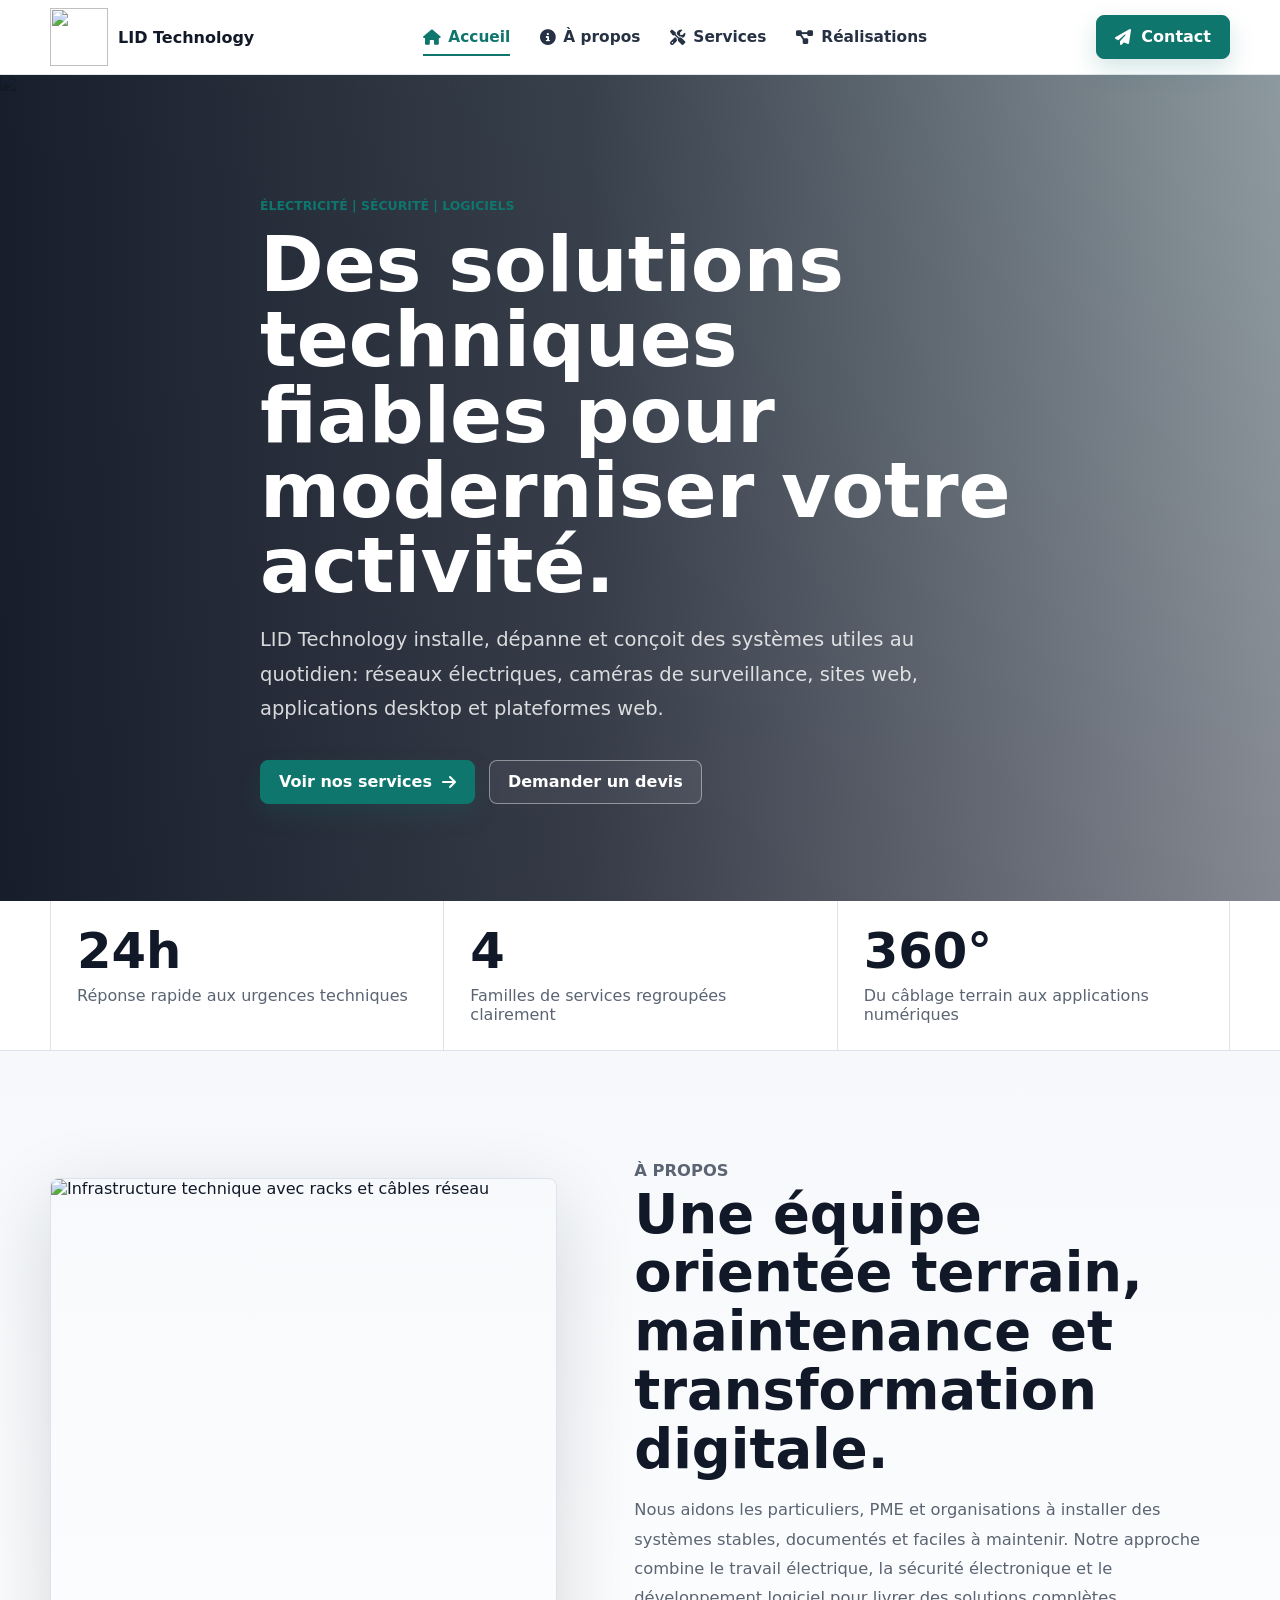
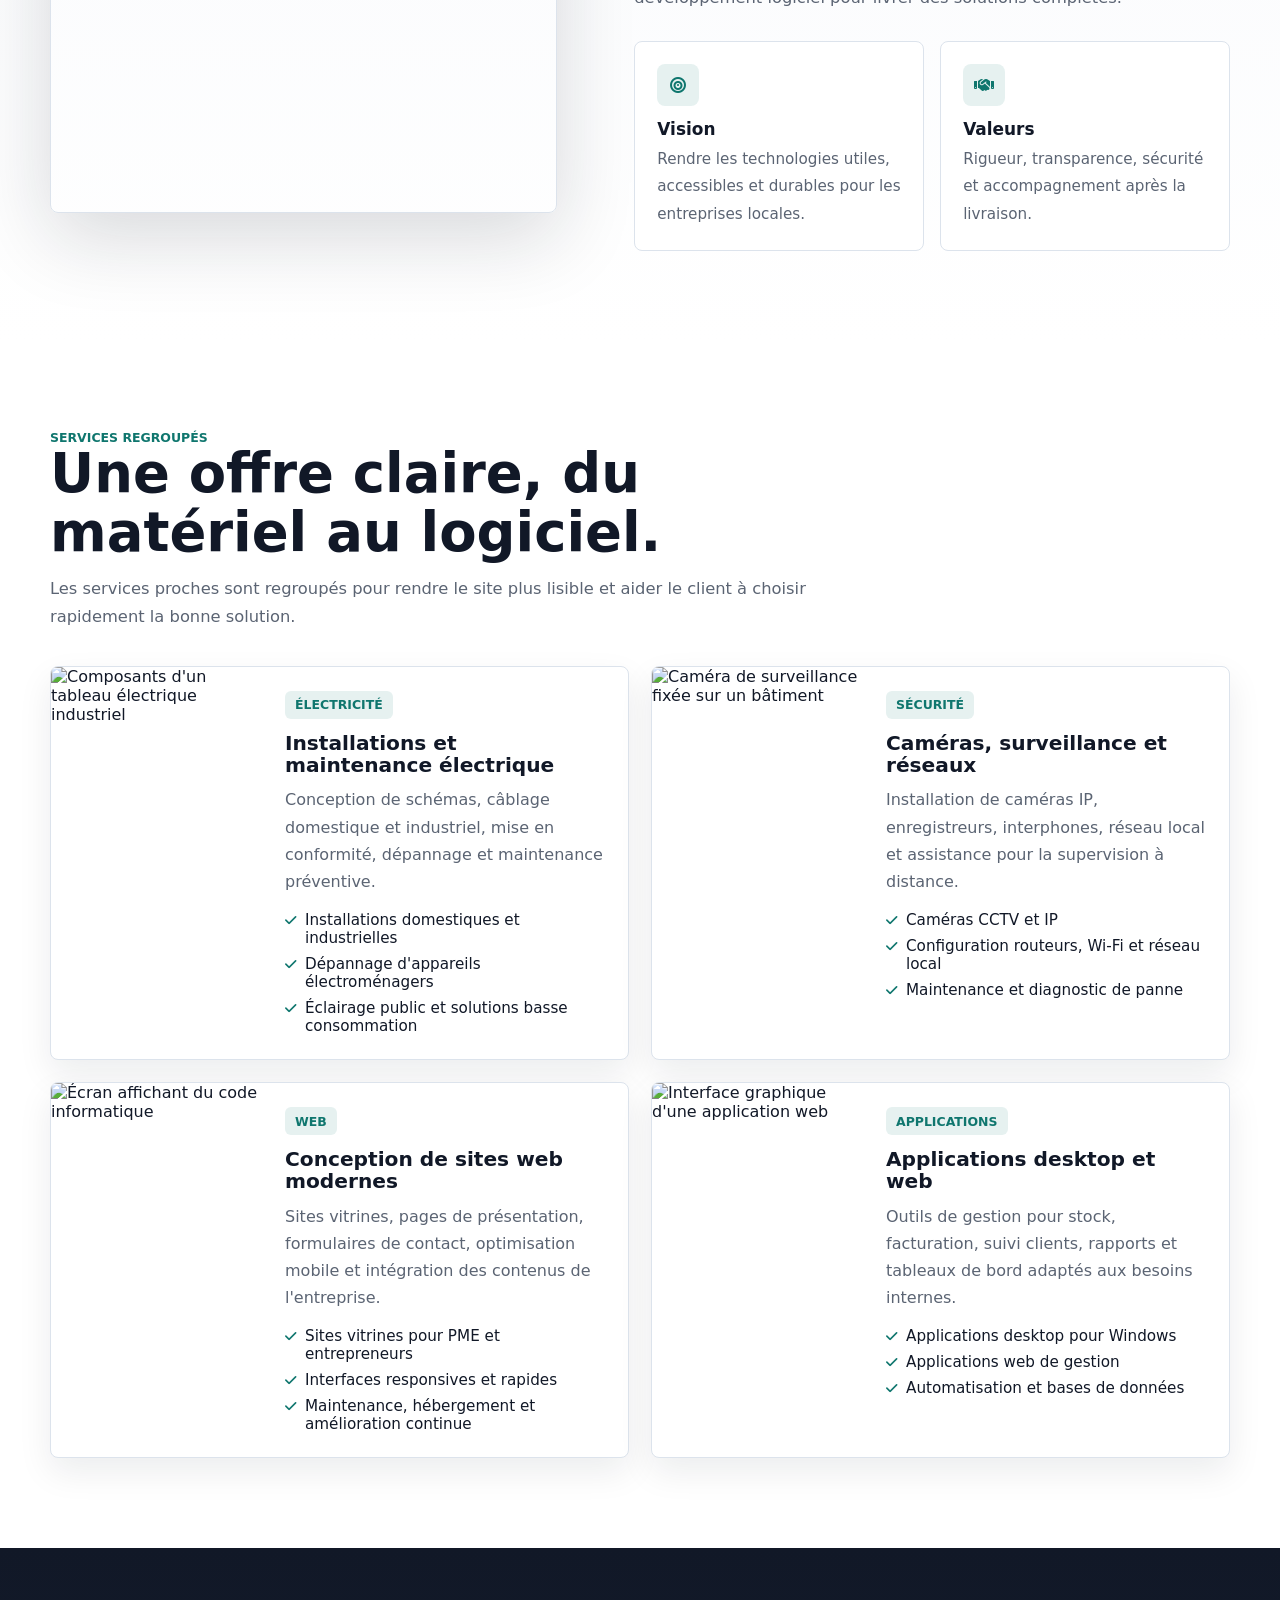
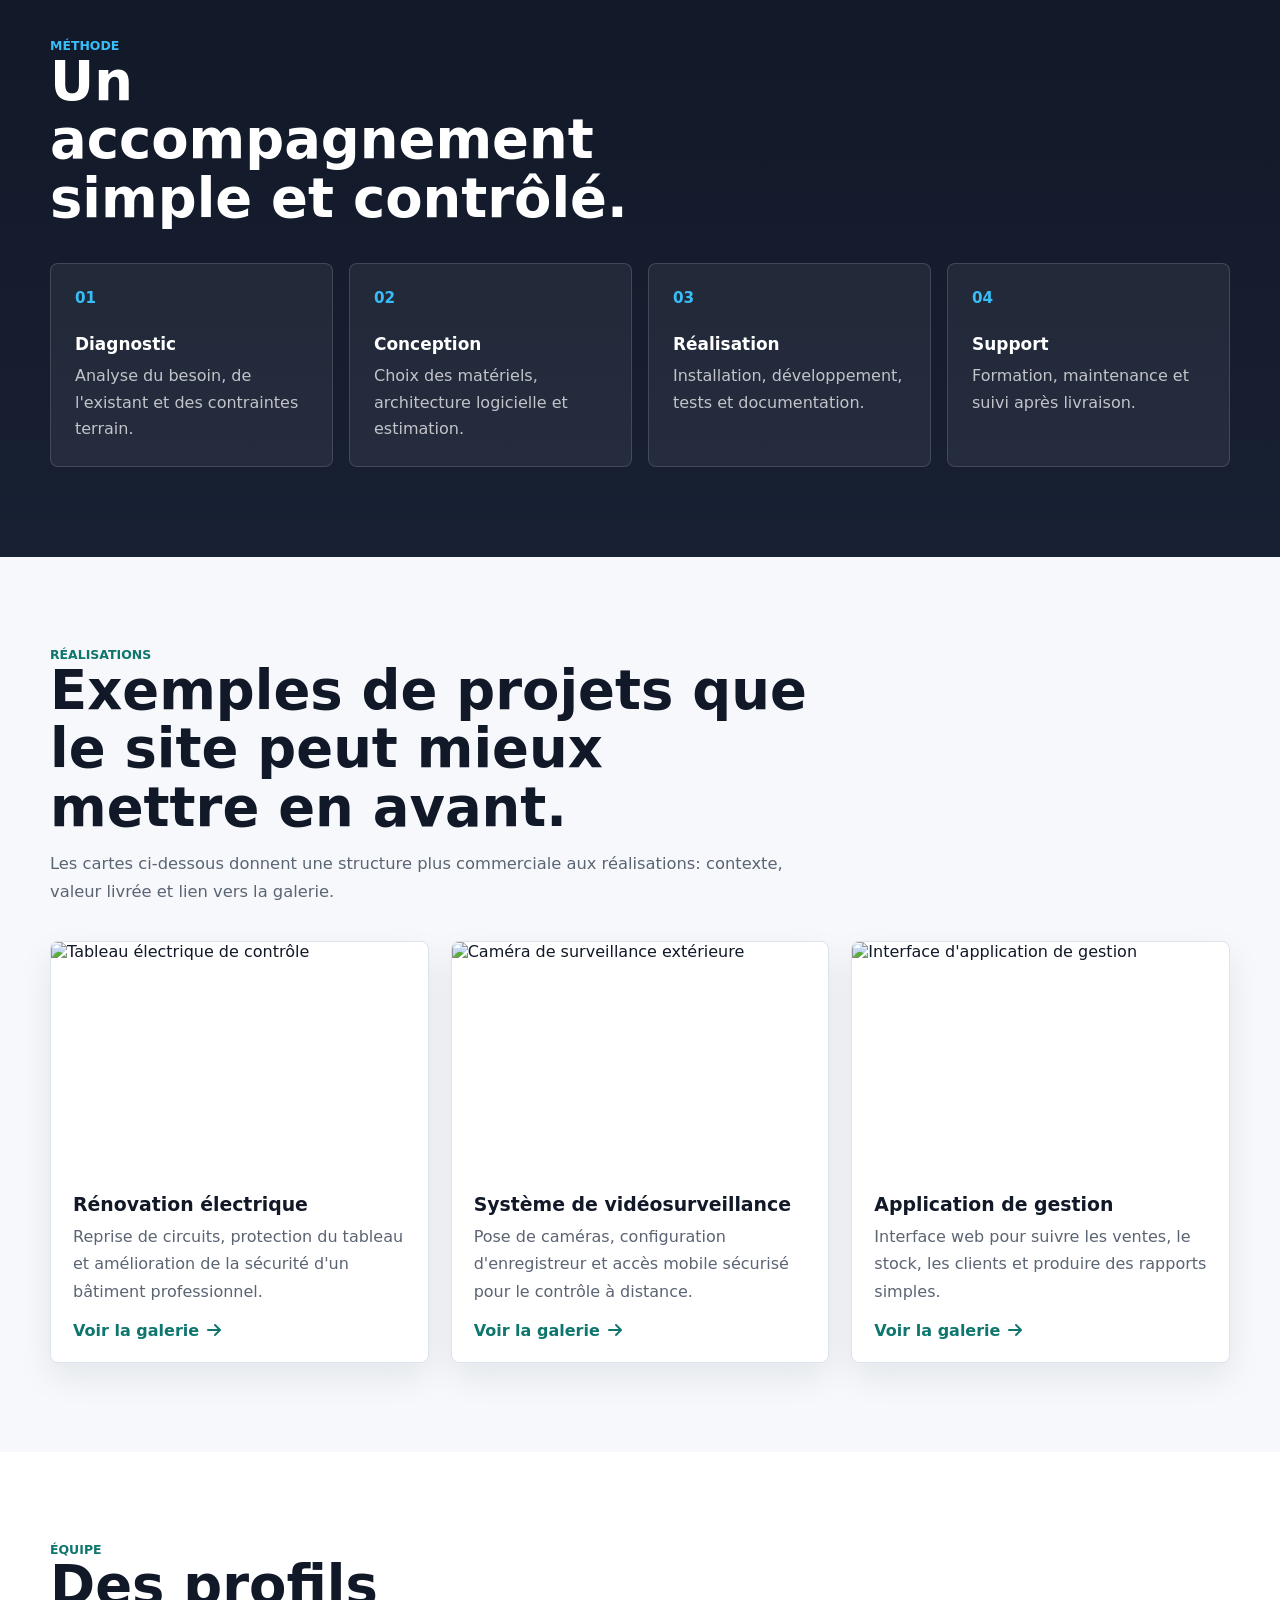
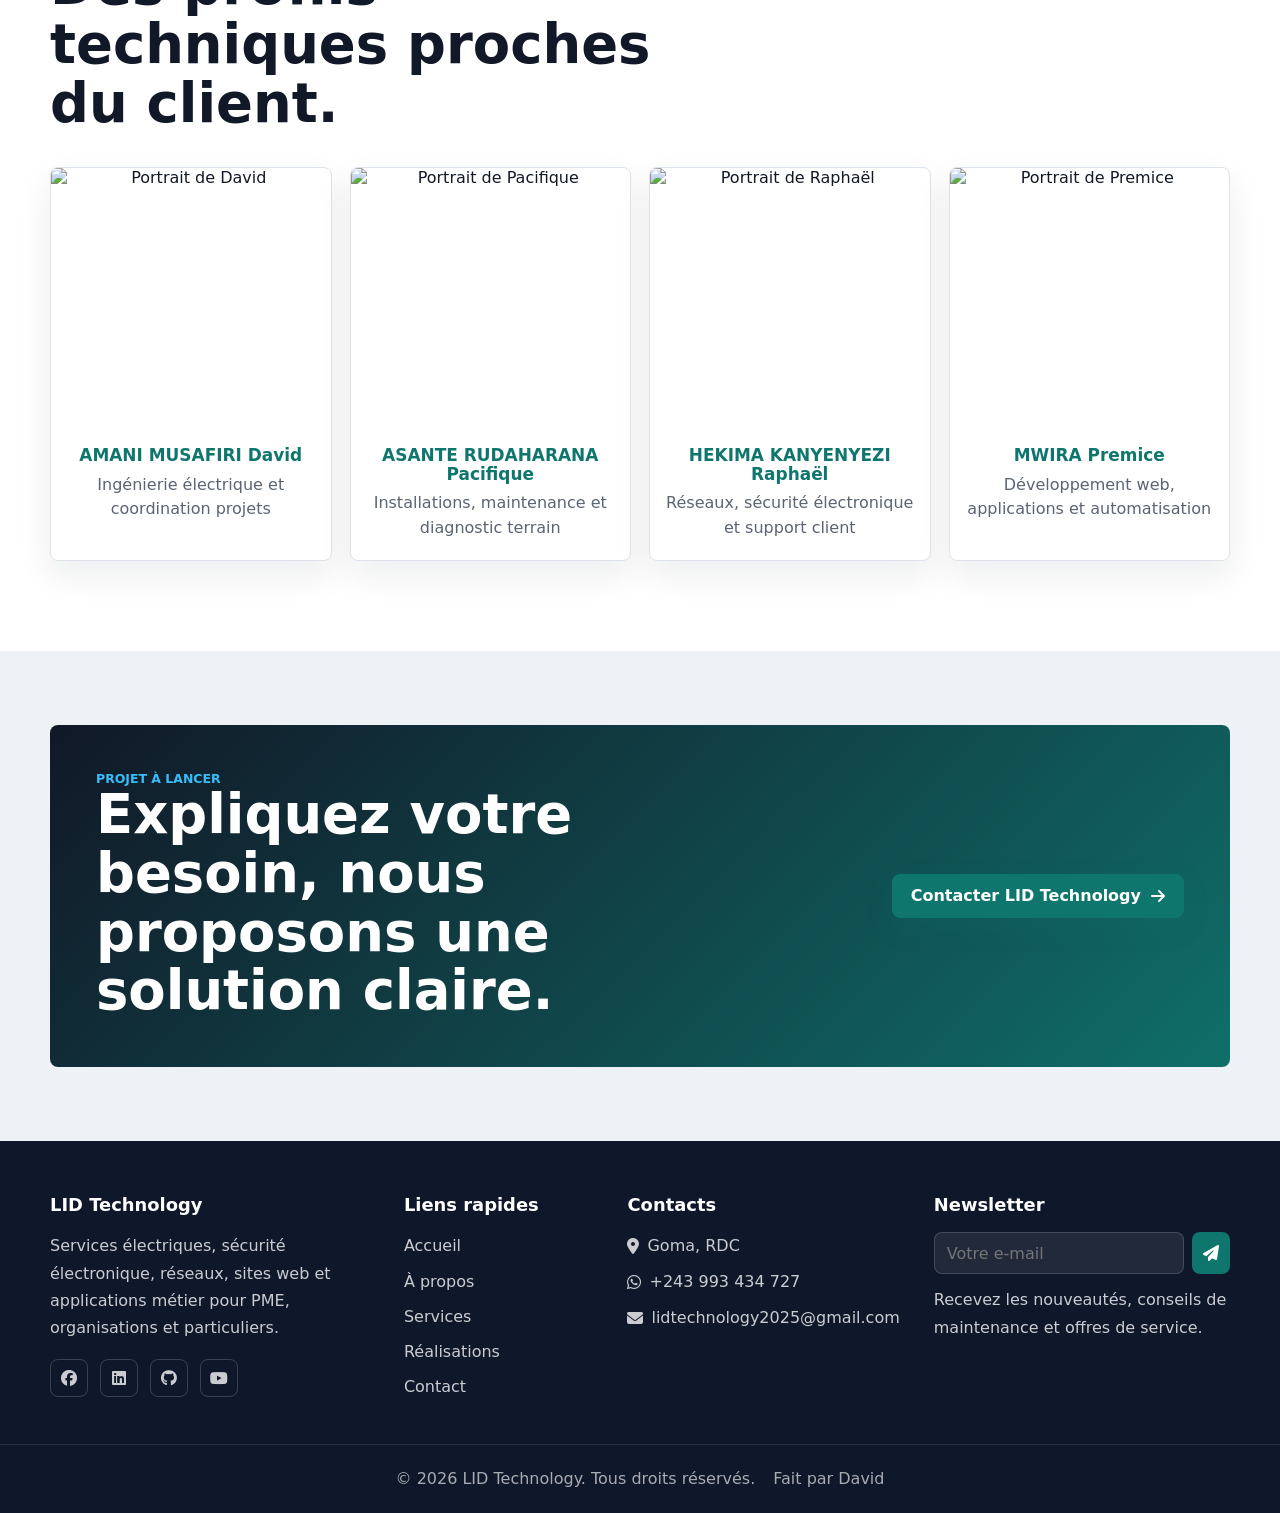
==== index.html @ d724d2d7 "Add navigation script and update styles for responsiveness and consistency" ====
<!DOCTYPE html>
<html lang="fr">
  <head>
    <meta charset="UTF-8" />
    <meta name="viewport" content="width=device-width, initial-scale=1.0" />
    <meta
      name="description"
      content="LID Technology accompagne les particuliers et les entreprises avec des services électriques, sécurité électronique, réseaux, sites web et applications métier."
    />
    <title>LID Technology | Services électriques et solutions numériques</title>
    <link rel="shortcut icon" href="./tools/img/Logo/logo-LID-Tech-bg.png" />
    <link rel="stylesheet" href="./style/shared.css" />
    <link rel="stylesheet" href="./style/accueil.css" />
    <link
      rel="stylesheet"
      href="https://cdnjs.cloudflare.com/ajax/libs/font-awesome/6.7.2/css/all.min.css"
      integrity="sha512-Evv84Mr4kqVGRNSgIGL/F/aIDqQb7xQ2vcrdIwxfjThSH8CSR7PBEakCr51Ck+w+/U6swU2Im1vVX0SVk9ABhg=="
      crossorigin="anonymous"
      referrerpolicy="no-referrer"
    />
  </head>
  <body>
    <header class="site-header">
      <nav class="nav-bar" aria-label="Navigation principale">
        <a class="brand" href="#accueil" aria-label="LID Technology">
          <img src="./tools/img/Logo/logo-LID-Tech.png" alt="" />
          <span>LID Technology</span>
        </a>

        <ul class="nav-links">
          <li>
            <a href="#accueil"><i class="fas fa-home"></i> Accueil</a>
          </li>
          <li>
            <a href="#propos"><i class="fas fa-info-circle"></i> À propos</a>
          </li>
          <li>
            <a href="#services"
              ><i class="fa-solid fa-screwdriver-wrench"></i> Services</a
            >
          </li>
          <li>
            <a href="#realisations"
              ><i class="fas fa-project-diagram"></i> Réalisations</a
            >
          </li>
        </ul>

        <a class="btn btn-primary" href="./Pages/contact.html">
          <i class="fa-solid fa-paper-plane"></i>
          Contact
        </a>
      </nav>
    </header>

    <main>
      <section class="hero section-anchor" id="accueil">
        <img
          src="https://images.unsplash.com/photo-1744113439895-14529bb2f6e6?auto=format&fit=crop&w=1800&q=80"
          alt="Tableau électrique industriel avec composants de contrôle"
          class="hero-image"
        />
        <div class="hero-overlay"></div>
        <div class="container hero-content">
          <p class="eyebrow">Électricité | Sécurité | Logiciels</p>
          <h1>Des solutions techniques fiables pour moderniser votre activité.</h1>
          <p class="hero-text">
            LID Technology installe, dépanne et conçoit des systèmes utiles au
            quotidien: réseaux électriques, caméras de surveillance, sites web,
            applications desktop et plateformes web.
          </p>
          <div class="hero-actions">
            <a class="btn btn-primary" href="#services">
              Voir nos services
              <i class="fa-solid fa-arrow-right"></i>
            </a>
            <a class="btn btn-ghost" href="./Pages/contact.html">
              Demander un devis
            </a>
          </div>
        </div>
      </section>

      <section class="proof-strip" aria-label="Points forts">
        <div class="container proof-grid">
          <article>
            <strong>24h</strong>
            <span>Réponse rapide aux urgences techniques</span>
          </article>
          <article>
            <strong>4</strong>
            <span>Familles de services regroupées clairement</span>
          </article>
          <article>
            <strong>360°</strong>
            <span>Du câblage terrain aux applications numériques</span>
          </article>
        </div>
      </section>

      <section class="about section section-anchor" id="propos">
        <div class="container split-layout">
          <div class="media-frame">
            <img
              src="https://images.unsplash.com/photo-1667264501379-c1537934c7ab?auto=format&fit=crop&w=1200&q=80"
              alt="Infrastructure technique avec racks et câbles réseau"
              loading="lazy"
              decoding="async"
            />
          </div>
          <div class="section-copy">
            <p class="eyebrow">À propos</p>
            <h2>Une équipe orientée terrain, maintenance et transformation digitale.</h2>
            <p>
              Nous aidons les particuliers, PME et organisations à installer
              des systèmes stables, documentés et faciles à maintenir. Notre
              approche combine le travail électrique, la sécurité électronique
              et le développement logiciel pour livrer des solutions complètes.
            </p>
            <div class="value-grid">
              <article>
                <i class="fa-solid fa-bullseye"></i>
                <h3>Vision</h3>
                <p>
                  Rendre les technologies utiles, accessibles et durables pour
                  les entreprises locales.
                </p>
              </article>
              <article>
                <i class="fa-solid fa-handshake"></i>
                <h3>Valeurs</h3>
                <p>
                  Rigueur, transparence, sécurité et accompagnement après la
                  livraison.
                </p>
              </article>
            </div>
          </div>
        </div>
      </section>

      <section class="section services section-anchor" id="services">
        <div class="container">
          <div class="section-heading">
            <p class="eyebrow">Services regroupés</p>
            <h2>Une offre claire, du matériel au logiciel.</h2>
            <p>
              Les services proches sont regroupés pour rendre le site plus
              lisible et aider le client à choisir rapidement la bonne solution.
            </p>
          </div>

          <div class="service-grid">
            <article class="service-card">
              <img
                src="https://images.unsplash.com/photo-1744113439895-14529bb2f6e6?auto=format&fit=crop&w=900&q=80"
                alt="Composants d'un tableau électrique industriel"
                loading="lazy"
                decoding="async"
              />
              <div>
                <span class="service-tag">Électricité</span>
                <h3>Installations et maintenance électrique</h3>
                <p>
                  Conception de schémas, câblage domestique et industriel,
                  mise en conformité, dépannage et maintenance préventive.
                </p>
                <ul class="check-list">
                  <li>Installations domestiques et industrielles</li>
                  <li>Dépannage d'appareils électroménagers</li>
                  <li>Éclairage public et solutions basse consommation</li>
                </ul>
              </div>
            </article>

            <article class="service-card">
              <img
                src="https://images.unsplash.com/photo-1758514475001-4bea02fe5184?auto=format&fit=crop&w=900&q=80"
                alt="Caméra de surveillance fixée sur un bâtiment"
                loading="lazy"
                decoding="async"
              />
              <div>
                <span class="service-tag">Sécurité</span>
                <h3>Caméras, surveillance et réseaux</h3>
                <p>
                  Installation de caméras IP, enregistreurs, interphones,
                  réseau local et assistance pour la supervision à distance.
                </p>
                <ul class="check-list">
                  <li>Caméras CCTV et IP</li>
                  <li>Configuration routeurs, Wi-Fi et réseau local</li>
                  <li>Maintenance et diagnostic de panne</li>
                </ul>
              </div>
            </article>

            <article class="service-card">
              <img
                src="https://images.unsplash.com/photo-1461749280684-dccba630e2f6?auto=format&fit=crop&w=900&q=80"
                alt="Écran affichant du code informatique"
                loading="lazy"
                decoding="async"
              />
              <div>
                <span class="service-tag">Web</span>
                <h3>Conception de sites web modernes</h3>
                <p>
                  Sites vitrines, pages de présentation, formulaires de contact,
                  optimisation mobile et intégration des contenus de l'entreprise.
                </p>
                <ul class="check-list">
                  <li>Sites vitrines pour PME et entrepreneurs</li>
                  <li>Interfaces responsives et rapides</li>
                  <li>Maintenance, hébergement et amélioration continue</li>
                </ul>
              </div>
            </article>

            <article class="service-card">
              <img
                src="https://images.unsplash.com/photo-1551288049-bebda4e38f71?auto=format&fit=crop&w=900&q=80"
                alt="Interface graphique d'une application web"
                loading="lazy"
                decoding="async"
              />
              <div>
                <span class="service-tag">Applications</span>
                <h3>Applications desktop et web</h3>
                <p>
                  Outils de gestion pour stock, facturation, suivi clients,
                  rapports et tableaux de bord adaptés aux besoins internes.
                </p>
                <ul class="check-list">
                  <li>Applications desktop pour Windows</li>
                  <li>Applications web de gestion</li>
                  <li>Automatisation et bases de données</li>
                </ul>
              </div>
            </article>
          </div>
        </div>
      </section>

      <section class="section process">
        <div class="container">
          <div class="section-heading compact">
            <p class="eyebrow">Méthode</p>
            <h2>Un accompagnement simple et contrôlé.</h2>
          </div>
          <div class="process-grid">
            <article>
              <span>01</span>
              <h3>Diagnostic</h3>
              <p>Analyse du besoin, de l'existant et des contraintes terrain.</p>
            </article>
            <article>
              <span>02</span>
              <h3>Conception</h3>
              <p>Choix des matériels, architecture logicielle et estimation.</p>
            </article>
            <article>
              <span>03</span>
              <h3>Réalisation</h3>
              <p>Installation, développement, tests et documentation.</p>
            </article>
            <article>
              <span>04</span>
              <h3>Support</h3>
              <p>Formation, maintenance et suivi après livraison.</p>
            </article>
          </div>
        </div>
      </section>

      <section class="section realisations section-anchor" id="realisations">
        <div class="container">
          <div class="section-heading">
            <p class="eyebrow">Réalisations</p>
            <h2>Exemples de projets que le site peut mieux mettre en avant.</h2>
            <p>
              Les cartes ci-dessous donnent une structure plus commerciale aux
              réalisations: contexte, valeur livrée et lien vers la galerie.
            </p>
          </div>

          <div class="project-grid">
            <article class="project-card">
              <img
                src="https://images.unsplash.com/photo-1744113439895-14529bb2f6e6?auto=format&fit=crop&w=800&q=80"
                alt="Tableau électrique de contrôle"
                loading="lazy"
                decoding="async"
              />
              <div>
                <h3>Rénovation électrique</h3>
                <p>
                  Reprise de circuits, protection du tableau et amélioration de
                  la sécurité d'un bâtiment professionnel.
                </p>
                <a href="./Pages/galerie.html"
                  >Voir la galerie <i class="fa-solid fa-arrow-right"></i
                ></a>
              </div>
            </article>

            <article class="project-card">
              <img
                src="https://images.unsplash.com/photo-1758514475001-4bea02fe5184?auto=format&fit=crop&w=800&q=80"
                alt="Caméra de surveillance extérieure"
                loading="lazy"
                decoding="async"
              />
              <div>
                <h3>Système de vidéosurveillance</h3>
                <p>
                  Pose de caméras, configuration d'enregistreur et accès mobile
                  sécurisé pour le contrôle à distance.
                </p>
                <a href="./Pages/galerie.html"
                  >Voir la galerie <i class="fa-solid fa-arrow-right"></i
                ></a>
              </div>
            </article>

            <article class="project-card">
              <img
                src="https://images.unsplash.com/photo-1551288049-bebda4e38f71?auto=format&fit=crop&w=800&q=80"
                alt="Interface d'application de gestion"
                loading="lazy"
                decoding="async"
              />
              <div>
                <h3>Application de gestion</h3>
                <p>
                  Interface web pour suivre les ventes, le stock, les clients et
                  produire des rapports simples.
                </p>
                <a href="./Pages/galerie.html"
                  >Voir la galerie <i class="fa-solid fa-arrow-right"></i
                ></a>
              </div>
            </article>
          </div>
        </div>
      </section>

      <section class="section team">
        <div class="container">
          <div class="section-heading compact">
            <p class="eyebrow">Équipe</p>
            <h2>Des profils techniques proches du client.</h2>
          </div>
          <div class="team-grid">
            <article class="team-card">
              <img src="./tools/img/team/menStand.jpg" alt="Portrait de David" />
              <h3>AMANI MUSAFIRI David</h3>
              <p>Ingénierie électrique et coordination projets</p>
            </article>
            <article class="team-card">
              <img
                src="./tools/img/team/menPortrait (2).jpg"
                alt="Portrait de Pacifique"
              />
              <h3>ASANTE RUDAHARANA Pacifique</h3>
              <p>Installations, maintenance et diagnostic terrain</p>
            </article>
            <article class="team-card">
              <img
                src="./tools/img/team/menPortrait.jpg"
                alt="Portrait de Raphaël"
              />
              <h3>HEKIMA KANYENYEZI Raphaël</h3>
              <p>Réseaux, sécurité électronique et support client</p>
            </article>
            <article class="team-card">
              <img src="./tools/img/team/menPortrait.jpg" alt="Portrait de Premice" />
              <h3>MWIRA Premice</h3>
              <p>Développement web, applications et automatisation</p>
            </article>
          </div>
        </div>
      </section>

      <section class="cta-section">
        <div class="container cta-panel">
          <div>
            <p class="eyebrow">Projet à lancer</p>
            <h2>Expliquez votre besoin, nous proposons une solution claire.</h2>
          </div>
          <a class="btn btn-primary" href="./Pages/contact.html">
            Contacter LID Technology
            <i class="fa-solid fa-arrow-right"></i>
          </a>
        </div>
      </section>
    </main>

    <footer class="site-footer">
      <div class="container footer-grid">
        <div>
          <h2>LID Technology</h2>
          <p>
            Services électriques, sécurité électronique, réseaux, sites web et
            applications métier pour PME, organisations et particuliers.
          </p>
          <ul class="social-links" aria-label="Réseaux sociaux">
            <li>
              <a href="#" aria-label="Facebook"><i class="fa-brands fa-facebook"></i></a>
            </li>
            <li>
              <a href="#" aria-label="LinkedIn"><i class="fa-brands fa-linkedin"></i></a>
            </li>
            <li>
              <a href="#" aria-label="GitHub"><i class="fa-brands fa-github"></i></a>
            </li>
            <li>
              <a href="#" aria-label="YouTube"><i class="fa-brands fa-youtube"></i></a>
            </li>
          </ul>
        </div>

        <div>
          <h2>Liens rapides</h2>
          <ul class="footer-links">
            <li><a href="#accueil">Accueil</a></li>
            <li><a href="#propos">À propos</a></li>
            <li><a href="#services">Services</a></li>
            <li><a href="#realisations">Réalisations</a></li>
            <li><a href="./Pages/contact.html">Contact</a></li>
          </ul>
        </div>

        <div>
          <h2>Contacts</h2>
          <ul class="footer-links">
            <li>
              <a
                href="https://www.google.com/maps/place/Goma/@-1.6587696,29.2081085,13z/data=!3m1!4b1!4m6!3m5!1s0x19dd0f5ff03ccf71:0x8702d152f9f905e7!8m2!3d-1.658501!4d29.2204548!16zL20vMDRoa255?entry=ttu&g_ep=EgoyMDI1MDkyOC4wIKXMDSoASAFQAw%3D%3D"
                target="_blank"
                rel="noreferrer"
                ><i class="fa-solid fa-location-dot"></i> Goma, RDC</a
              >
            </li>
            <li>
              <a href="https://wa.me/243993434727" target="_blank" rel="noreferrer">
                <i class="fa-brands fa-whatsapp"></i> +243 993 434 727
              </a>
            </li>
            <li>
              <a href="mailto:lidtechnology2025@gmail.com">
                <i class="fa-solid fa-envelope"></i> lidtechnology2025@gmail.com
              </a>
            </li>
          </ul>
        </div>

        <div>
          <h2>Newsletter</h2>
          <form class="newsletter-form" method="post">
            <label class="sr-only" for="newsletter-email">Adresse e-mail</label>
            <input
              required
              type="email"
              name="adresseMail"
              id="newsletter-email"
              placeholder="Votre e-mail"
            />
            <button type="submit" aria-label="S'abonner">
              <i class="fas fa-paper-plane"></i>
            </button>
          </form>
          <p>Recevez les nouveautés, conseils de maintenance et offres de service.</p>
        </div>
      </div>
      <div class="footer-bottom">
        <p>&copy; 2026 LID Technology. Tous droits réservés.</p>
        <p>Fait par David</p>
      </div>
    </footer>

    <script src="./tools/js/navigation.js"></script>
    <script src="./tools/js/script.js"></script>
  </body>
</html>
---- style/shared.css ----
:root {
  --ink: #111827;
  --muted: #5b6473;
  --line: #dce3ec;
  --soft: #f6f8fb;
  --primary: #0f766e;
  --primary-dark: #0b5f59;
  --primary-soft: rgba(15, 118, 110, 0.1);
  --accent: #38bdf8;
  --radius: 8px;
  --shadow: 0 24px 80px rgba(17, 24, 39, 0.16);
  --shadow-soft: 0 14px 34px rgba(17, 24, 39, 0.08);
}

* {
  box-sizing: border-box;
  margin: 0;
  padding: 0;
}

html {
  scroll-behavior: smooth;
}

body {
  min-height: 100vh;
  color: var(--ink);
  background: var(--soft);
  font-family: "Segoe UI", Inter, system-ui, -apple-system, BlinkMacSystemFont,
    sans-serif;
  overflow-x: hidden;
}

img {
  display: block;
}

a {
  color: inherit;
  text-decoration: none;
}

ul {
  list-style: none;
}

button,
input,
select,
textarea {
  font: inherit;
}

.container {
  width: min(1180px, calc(100% - 40px));
  margin-inline: auto;
}

.section {
  padding: clamp(58px, 7vw, 92px) 0;
}

.section-anchor {
  scroll-margin-top: 104px;
}

.eyebrow {
  color: var(--primary);
  font-size: 0.78rem;
  font-weight: 800;
  letter-spacing: 0;
  text-transform: uppercase;
}

h1,
h2,
h3 {
  color: var(--ink);
  line-height: 1.08;
}

h2 {
  font-size: clamp(2rem, 4.5vw, 3.4rem);
  letter-spacing: 0;
}

.btn {
  min-height: 44px;
  display: inline-flex;
  align-items: center;
  justify-content: center;
  gap: 10px;
  border-radius: 8px;
  border: 1px solid transparent;
  padding: 12px 18px;
  font-weight: 800;
  line-height: 1;
  cursor: pointer;
  box-shadow: none;
  transition: transform 0.2s ease, background 0.2s ease, border-color 0.2s ease,
    box-shadow 0.2s ease;
}

.btn:hover {
  transform: translateY(-2px);
}

.btn-primary {
  color: #ffffff;
  background: var(--primary);
  border-color: var(--primary);
  box-shadow: 0 10px 24px rgba(15, 118, 110, 0.18);
}

.btn-primary:hover {
  background: var(--primary-dark);
  border-color: var(--primary-dark);
  box-shadow: 0 14px 28px rgba(15, 118, 110, 0.22);
}

.btn-ghost {
  color: #ffffff;
  border-color: rgba(255, 255, 255, 0.42);
  background: rgba(255, 255, 255, 0.06);
}

.btn-ghost:hover {
  background: rgba(255, 255, 255, 0.12);
}

.site-header {
  position: sticky;
  top: 0;
  z-index: 50;
  background: rgba(255, 255, 255, 0.92);
  border-bottom: 1px solid rgba(220, 227, 236, 0.86);
  backdrop-filter: blur(18px);
  transition: background 0.25s ease, box-shadow 0.25s ease;
}

.site-header.is-scrolled {
  background: rgba(255, 255, 255, 0.97);
  box-shadow: 0 12px 30px rgba(17, 24, 39, 0.08);
}

.nav-bar {
  width: min(1180px, calc(100% - 40px));
  min-height: 74px;
  display: flex;
  align-items: center;
  justify-content: space-between;
  gap: 24px;
  margin-inline: auto;
  padding-block: 6px;
  transition: min-height 0.25s ease, padding 0.25s ease;
}

.site-header.is-scrolled .nav-bar {
  min-height: 64px;
}

.brand {
  display: inline-flex;
  align-items: center;
  gap: 10px;
  font-weight: 900;
  white-space: nowrap;
}

.brand img {
  width: 58px;
  height: 58px;
  object-fit: contain;
  transition: width 0.25s ease, height 0.25s ease;
}

.site-header.is-scrolled .brand img {
  width: 50px;
  height: 50px;
}

.nav-links {
  display: flex;
  align-items: center;
  gap: clamp(14px, 3vw, 30px);
}

.nav-links a {
  display: inline-flex;
  align-items: center;
  gap: 8px;
  color: #263244;
  font-weight: 700;
  font-size: 0.96rem;
  position: relative;
  transition: color 0.2s ease, transform 0.2s ease;
}

.nav-links a::after {
  content: "";
  position: absolute;
  left: 0;
  right: 0;
  bottom: -10px;
  height: 2px;
  transform: scaleX(0);
  transform-origin: left;
  background: var(--primary);
  transition: transform 0.2s ease;
}

.nav-links a:hover,
.nav-links a.is-active {
  color: var(--primary);
}

.nav-links a:hover::after,
.nav-links a.is-active::after {
  transform: scaleX(1);
}

.nav-links a.is-clicked {
  transform: translateY(-2px);
}

.reveal-on-scroll {
  opacity: 0;
  transform: translateY(22px);
  transition: opacity 0.65s ease, transform 0.65s ease;
}

.reveal-on-scroll.is-visible {
  opacity: 1;
  transform: translateY(0);
}

@media (prefers-reduced-motion: reduce) {
  html {
    scroll-behavior: auto;
  }

  *,
  *::before,
  *::after {
    scroll-behavior: auto !important;
    transition-duration: 0.01ms !important;
    animation-duration: 0.01ms !important;
    animation-iteration-count: 1 !important;
  }

  .reveal-on-scroll {
    opacity: 1;
    transform: none;
  }
}

.site-footer {
  background: #0f172a;
  color: rgba(255, 255, 255, 0.78);
  padding-top: 54px;
}

.footer-grid {
  display: grid;
  grid-template-columns: 1.35fr 0.8fr 1fr 1.25fr;
  gap: 34px;
}

.site-footer h2 {
  color: #ffffff;
  font-size: 1.12rem;
  margin-bottom: 18px;
}

.site-footer p,
.footer-links {
  line-height: 1.7;
}

.footer-links {
  display: grid;
  gap: 8px;
}

.footer-links a {
  display: inline-flex;
  align-items: center;
  gap: 8px;
  color: rgba(255, 255, 255, 0.78);
}

.footer-links a:hover,
.social-links a:hover {
  color: #ffffff;
}

.social-links {
  display: flex;
  gap: 12px;
  margin-top: 18px;
}

.social-links a {
  width: 38px;
  height: 38px;
  display: grid;
  place-items: center;
  border: 1px solid rgba(255, 255, 255, 0.18);
  border-radius: 8px;
  color: rgba(255, 255, 255, 0.78);
}

.newsletter-form {
  display: flex;
  gap: 8px;
  margin-bottom: 12px;
}

.newsletter-form input {
  min-width: 0;
  width: 100%;
  height: 42px;
  border: 1px solid rgba(255, 255, 255, 0.16);
  border-radius: 8px;
  color: #ffffff;
  background: rgba(255, 255, 255, 0.08);
  padding-inline: 12px;
  outline: none;
}

.newsletter-form input:focus {
  border-color: var(--accent);
}

.newsletter-form button {
  width: 46px;
  height: 42px;
  border: 0;
  border-radius: 8px;
  color: #ffffff;
  background: var(--primary);
  cursor: pointer;
}

.footer-bottom {
  display: flex;
  justify-content: center;
  gap: 18px;
  flex-wrap: wrap;
  margin-top: 44px;
  padding: 20px;
  border-top: 1px solid rgba(255, 255, 255, 0.12);
  color: rgba(255, 255, 255, 0.64);
  text-align: center;
}

.sr-only {
  position: absolute;
  width: 1px;
  height: 1px;
  padding: 0;
  margin: -1px;
  overflow: hidden;
  clip: rect(0, 0, 0, 0);
  white-space: nowrap;
  border: 0;
}

@media (max-width: 980px) {
  .nav-bar {
    flex-wrap: wrap;
    gap: 12px;
    padding-block: 10px 12px;
  }

  .nav-links {
    order: 3;
    width: 100%;
    justify-content: center;
    flex-wrap: wrap;
    padding-bottom: 4px;
  }

  .footer-grid {
    grid-template-columns: repeat(2, minmax(0, 1fr));
  }
}

@media (max-width: 640px) {
  .container,
  .nav-bar {
    width: min(100% - 28px, 1180px);
  }

  .nav-bar > .btn {
    width: auto;
    min-height: 40px;
    padding: 10px 14px;
  }

  .brand img {
    width: 50px;
    height: 50px;
  }

  .nav-links {
    justify-content: flex-start;
    gap: 12px 16px;
    overflow-x: auto;
    padding-bottom: 8px;
    scrollbar-width: thin;
  }

  .nav-links a {
    font-size: 0.9rem;
  }

  .footer-grid {
    grid-template-columns: 1fr;
  }

  .newsletter-form {
    flex-direction: column;
  }

  .newsletter-form button {
    width: 100%;
  }
}
---- style/accueil.css ----
.hero {
  min-height: calc(100vh - 74px);
  position: relative;
  display: grid;
  align-items: center;
  overflow: hidden;
  color: #ffffff;
}

.hero-image,
.hero-overlay {
  position: absolute;
  inset: 0;
  width: 100%;
  height: 100%;
}

.hero-image {
  object-fit: cover;
}

.hero-overlay {
  background:
    linear-gradient(
      90deg,
      rgba(12, 18, 32, 0.94) 0%,
      rgba(12, 18, 32, 0.78) 46%,
      rgba(12, 18, 32, 0.36) 100%
    ),
    linear-gradient(180deg, rgba(15, 118, 110, 0.14), rgba(15, 23, 42, 0.2));
}

.hero-content {
  position: relative;
  z-index: 1;
  max-width: 760px;
  padding-block: clamp(76px, 10vw, 110px) clamp(62px, 8vw, 84px);
}

.hero h1 {
  color: #ffffff;
  font-size: clamp(2.45rem, 6vw, 5.35rem);
  line-height: 0.98;
  letter-spacing: 0;
  margin-block: 14px 20px;
}

.hero-text {
  max-width: 680px;
  color: rgba(255, 255, 255, 0.82);
  font-size: clamp(1.02rem, 2vw, 1.22rem);
  line-height: 1.75;
}

.hero-actions {
  display: flex;
  align-items: center;
  flex-wrap: wrap;
  gap: 14px;
  margin-top: 34px;
}

.proof-strip {
  background: #ffffff;
  border-bottom: 1px solid var(--line);
}

.proof-grid {
  display: grid;
  grid-template-columns: repeat(3, 1fr);
}

.proof-grid article {
  min-height: 112px;
  padding: clamp(20px, 3vw, 26px);
  border-left: 1px solid var(--line);
}

.proof-grid article:last-child {
  border-right: 1px solid var(--line);
}

.proof-grid strong {
  display: block;
  color: var(--ink);
  font-size: clamp(2rem, 4vw, 3.1rem);
  line-height: 1;
}

.proof-grid span {
  display: block;
  margin-top: 9px;
  color: var(--muted);
}

.about {
  background:
    linear-gradient(180deg, #f6f8fb 0%, #ffffff 100%);
}

.split-layout {
  display: grid;
  grid-template-columns: minmax(0, 0.92fr) minmax(0, 1.08fr);
  align-items: center;
  gap: clamp(34px, 6vw, 78px);
}

.media-frame {
  overflow: hidden;
  border-radius: var(--radius);
  border: 1px solid var(--line);
  box-shadow: var(--shadow);
  aspect-ratio: 4 / 5;
}

.media-frame img {
  width: 100%;
  height: 100%;
  object-fit: cover;
  transition: transform 0.55s ease;
}

.media-frame:hover img {
  transform: scale(1.04);
}

.section-copy p {
  margin-top: 16px;
  font-size: 1.02rem;
  line-height: 1.8;
  color: var(--muted);
}

.value-grid {
  display: grid;
  grid-template-columns: repeat(2, minmax(0, 1fr));
  gap: 16px;
  margin-top: 28px;
}

.value-grid article {
  padding: 22px;
  border: 1px solid var(--line);
  border-radius: var(--radius);
  background: #ffffff;
}

.value-grid i {
  width: 42px;
  height: 42px;
  display: grid;
  place-items: center;
  border-radius: 8px;
  color: var(--primary);
  background: var(--primary-soft);
  margin-bottom: 14px;
}

.value-grid h3,
.process-grid h3,
.team-card h3 {
  font-size: 1.06rem;
}

.value-grid p {
  margin-top: 8px;
  font-size: 0.95rem;
}

.services {
  background: #ffffff;
}

.section-heading {
  max-width: 780px;
  margin-bottom: clamp(24px, 4vw, 34px);
}

.section-heading.compact {
  max-width: 620px;
}

.section-heading p:not(.eyebrow) {
  margin-top: 12px;
  color: var(--muted);
  line-height: 1.75;
  font-size: 1.02rem;
}

.service-grid {
  display: grid;
  grid-template-columns: repeat(2, minmax(0, 1fr));
  gap: clamp(16px, 2.5vw, 22px);
}

.service-card,
.project-card,
.team-card,
.process-grid article {
  border: 1px solid var(--line);
  border-radius: var(--radius);
  background: #ffffff;
  box-shadow: var(--shadow-soft);
}

.service-card {
  display: grid;
  grid-template-columns: 210px 1fr;
  min-height: 310px;
  overflow: hidden;
}

.service-card img {
  width: 100%;
  height: 100%;
  object-fit: cover;
}

.service-card > div {
  padding: 24px;
}

.service-tag {
  display: inline-flex;
  align-items: center;
  width: fit-content;
  min-height: 28px;
  padding-inline: 10px;
  border-radius: 6px;
  background: var(--primary-soft);
  color: var(--primary);
  font-size: 0.78rem;
  font-weight: 800;
  text-transform: uppercase;
  letter-spacing: 0;
}

.service-card h3 {
  margin-top: 14px;
  font-size: 1.26rem;
}

.service-card p {
  margin-top: 10px;
  color: var(--muted);
  line-height: 1.7;
}

.check-list {
  display: grid;
  gap: 8px;
  margin-top: 16px;
  color: var(--ink);
  font-size: 0.95rem;
}

.check-list li {
  display: flex;
  gap: 9px;
  align-items: flex-start;
}

.check-list li::before {
  content: "\f00c";
  font-family: "Font Awesome 6 Free";
  font-weight: 900;
  color: var(--primary);
  font-size: 0.82rem;
  margin-top: 2px;
}

.process {
  background:
    linear-gradient(180deg, #111827 0%, #182033 100%);
  color: #ffffff;
}

.process h2,
.process h3 {
  color: #ffffff;
}

.process .eyebrow {
  color: var(--accent);
}

.process-grid {
  display: grid;
  grid-template-columns: repeat(4, minmax(0, 1fr));
  gap: 16px;
}

.process-grid article {
  background: rgba(255, 255, 255, 0.06);
  border-color: rgba(255, 255, 255, 0.14);
  padding: 24px;
  box-shadow: none;
}

.process-grid span {
  display: inline-flex;
  margin-bottom: 28px;
  color: var(--accent);
  font-weight: 800;
  font-size: 0.95rem;
}

.process-grid p {
  margin-top: 10px;
  color: rgba(255, 255, 255, 0.72);
  line-height: 1.65;
}

.realisations {
  background: #f6f8fb;
}

.project-grid {
  display: grid;
  grid-template-columns: repeat(3, minmax(0, 1fr));
  gap: clamp(16px, 2.5vw, 22px);
}

.project-card {
  overflow: hidden;
  transition: transform 0.22s ease, box-shadow 0.22s ease;
}

.project-card:hover {
  transform: translateY(-5px);
  box-shadow: var(--shadow);
}

.project-card img {
  width: 100%;
  height: 230px;
  object-fit: cover;
}

.project-card div {
  padding: 22px;
}

.project-card h3 {
  font-size: 1.18rem;
}

.project-card p {
  margin-top: 9px;
  color: var(--muted);
  line-height: 1.7;
}

.project-card a {
  display: inline-flex;
  align-items: center;
  gap: 8px;
  margin-top: 16px;
  color: var(--primary);
  font-weight: 800;
}

.team {
  background: #ffffff;
}

.team-grid {
  display: grid;
  grid-template-columns: repeat(4, minmax(0, 1fr));
  gap: clamp(16px, 2.5vw, 18px);
}

.team-card {
  overflow: hidden;
  text-align: center;
  padding-bottom: 20px;
}

.team-card img {
  width: 100%;
  height: 260px;
  object-fit: cover;
  filter: saturate(0.92);
}

.team-card h3 {
  margin: 18px 16px 8px;
  color: var(--primary);
}

.team-card p {
  margin-inline: 16px;
  color: var(--muted);
  line-height: 1.55;
}

.cta-section {
  padding: clamp(54px, 7vw, 74px) 0;
  background: #eef2f7;
}

.cta-panel {
  display: flex;
  align-items: center;
  justify-content: space-between;
  gap: 28px;
  padding: clamp(28px, 5vw, 46px);
  border-radius: var(--radius);
  background:
    linear-gradient(135deg, rgba(17, 24, 39, 0.98), rgba(15, 118, 110, 0.92)),
    #111827;
  color: #ffffff;
}

.cta-panel h2 {
  color: #ffffff;
  max-width: 680px;
}

.cta-panel .eyebrow {
  color: var(--accent);
}

@media (max-width: 1080px) {
  .service-grid,
  .project-grid,
  .team-grid {
    grid-template-columns: repeat(2, minmax(0, 1fr));
  }

  .service-card {
    grid-template-columns: 1fr;
  }

  .service-card img {
    height: 230px;
  }

  .process-grid {
    grid-template-columns: repeat(2, minmax(0, 1fr));
  }
}

@media (max-width: 820px) {
  .hero {
    min-height: auto;
  }

  .hero-overlay {
    background: linear-gradient(180deg, rgba(12, 18, 32, 0.92), rgba(12, 18, 32, 0.72));
  }

  .hero-content {
    padding-block: 68px 58px;
  }

  .proof-grid,
  .split-layout,
  .value-grid {
    grid-template-columns: 1fr;
  }

  .proof-grid article,
  .proof-grid article:last-child {
    border-right: 1px solid var(--line);
    border-bottom: 1px solid var(--line);
  }

  .media-frame {
    aspect-ratio: 16 / 11;
  }

  .cta-panel {
    align-items: flex-start;
    flex-direction: column;
  }
}

@media (max-width: 620px) {
  .hero-actions,
  .hero-actions .btn,
  .cta-panel .btn {
    width: 100%;
  }

  .service-grid,
  .project-grid,
  .team-grid,
  .process-grid {
    grid-template-columns: 1fr;
  }

  .project-card img,
  .team-card img {
    height: 220px;
  }
}
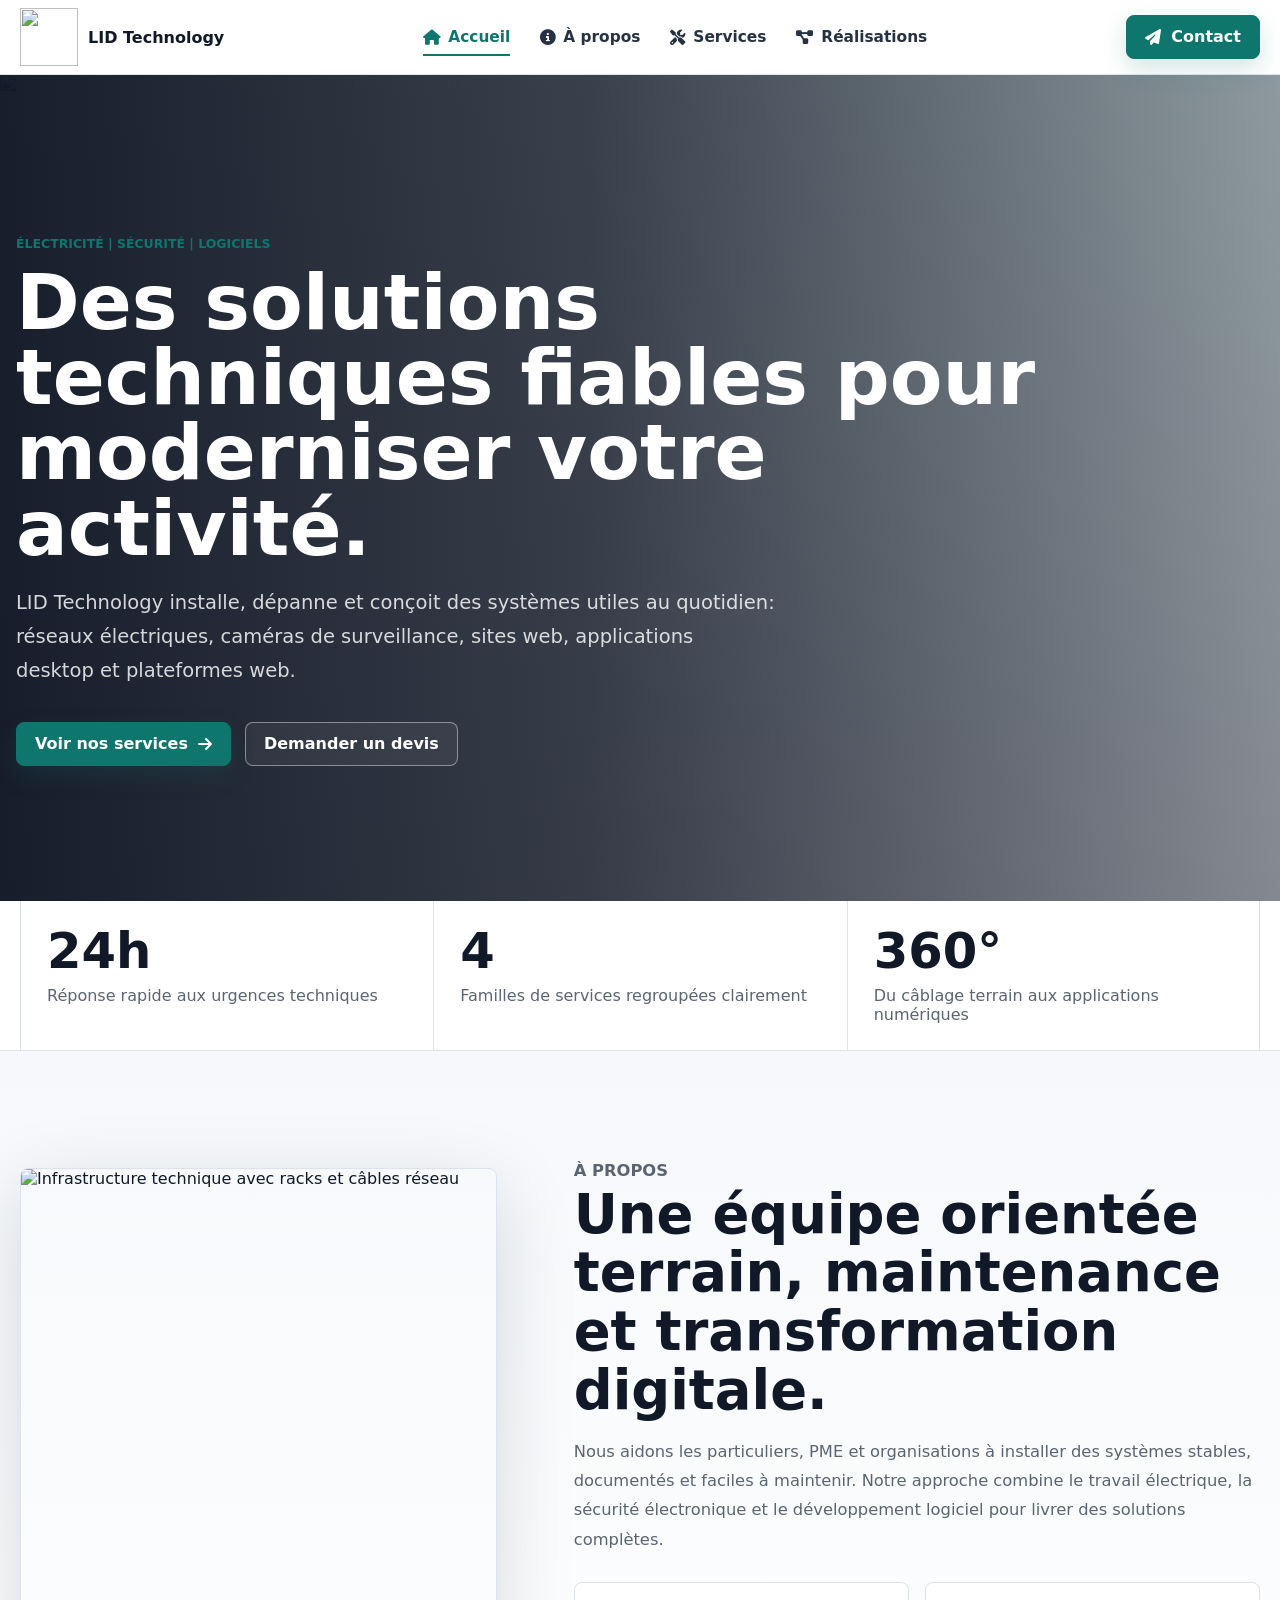
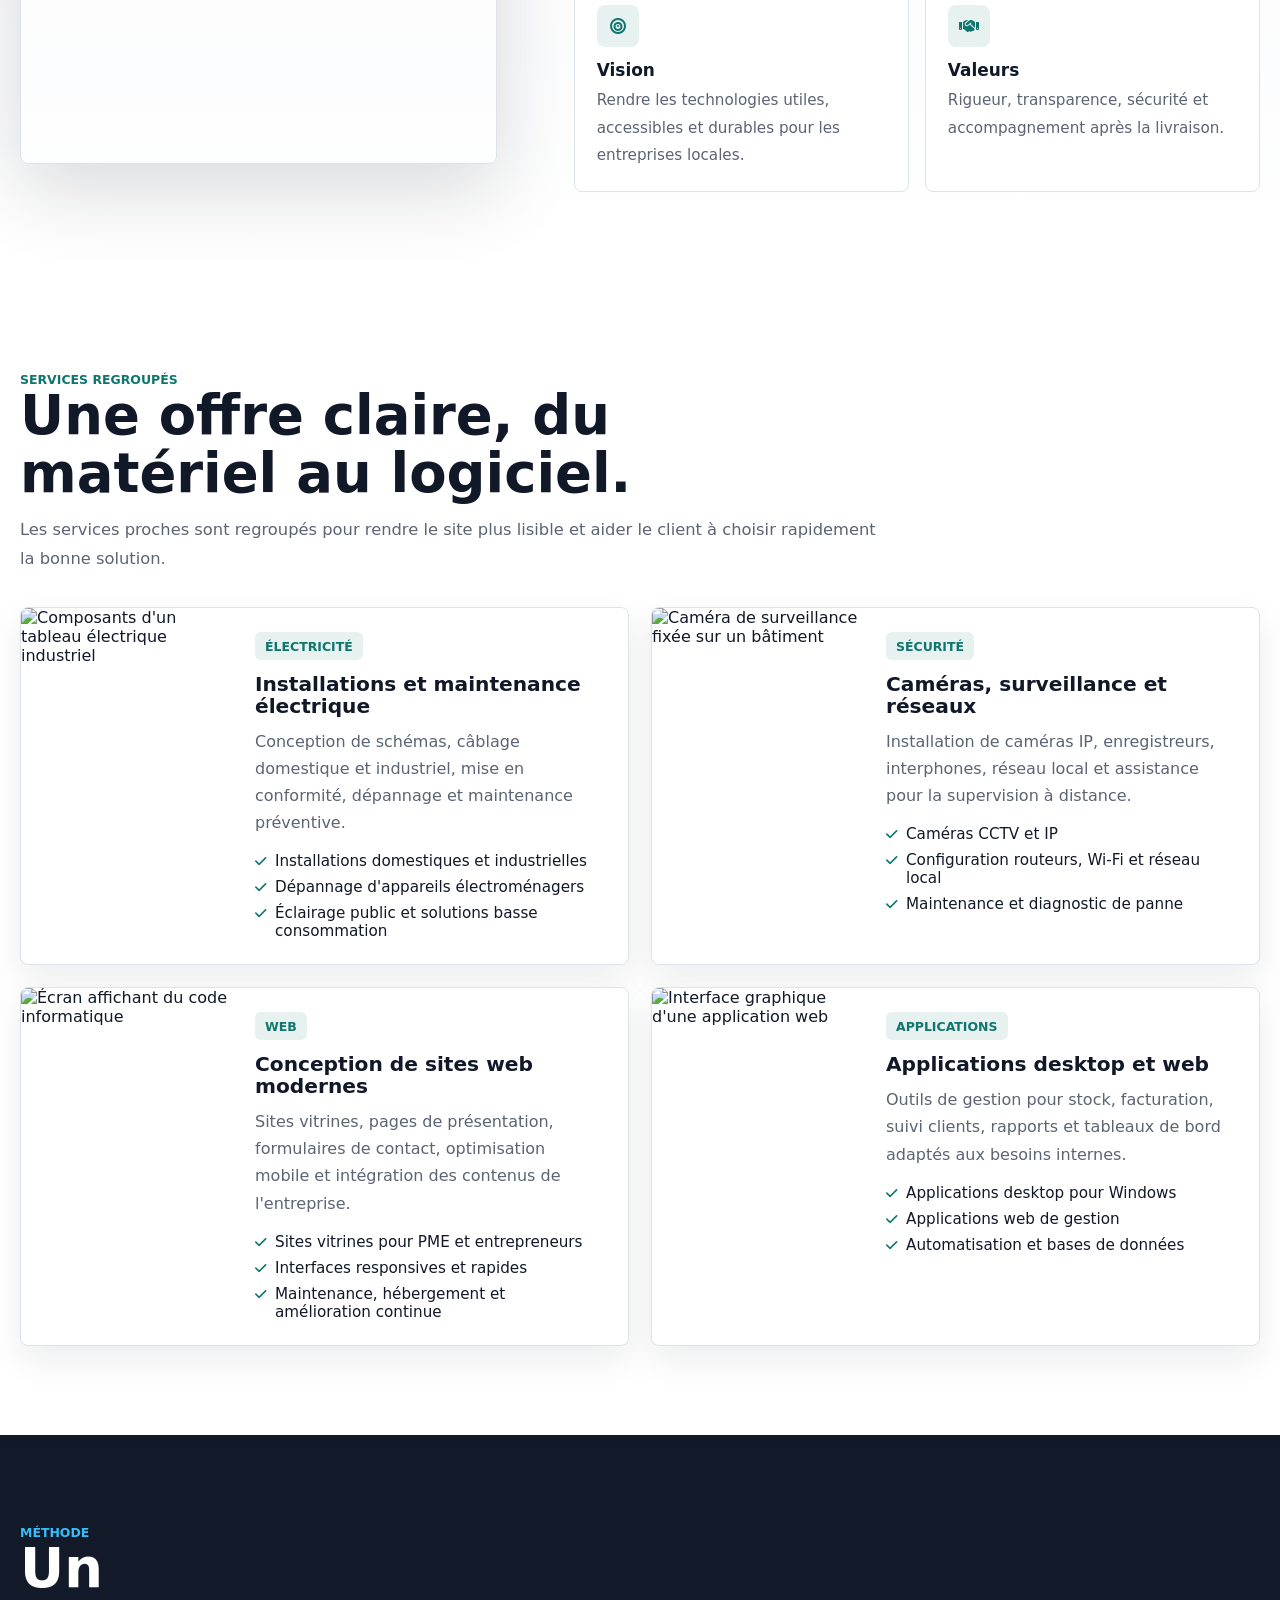
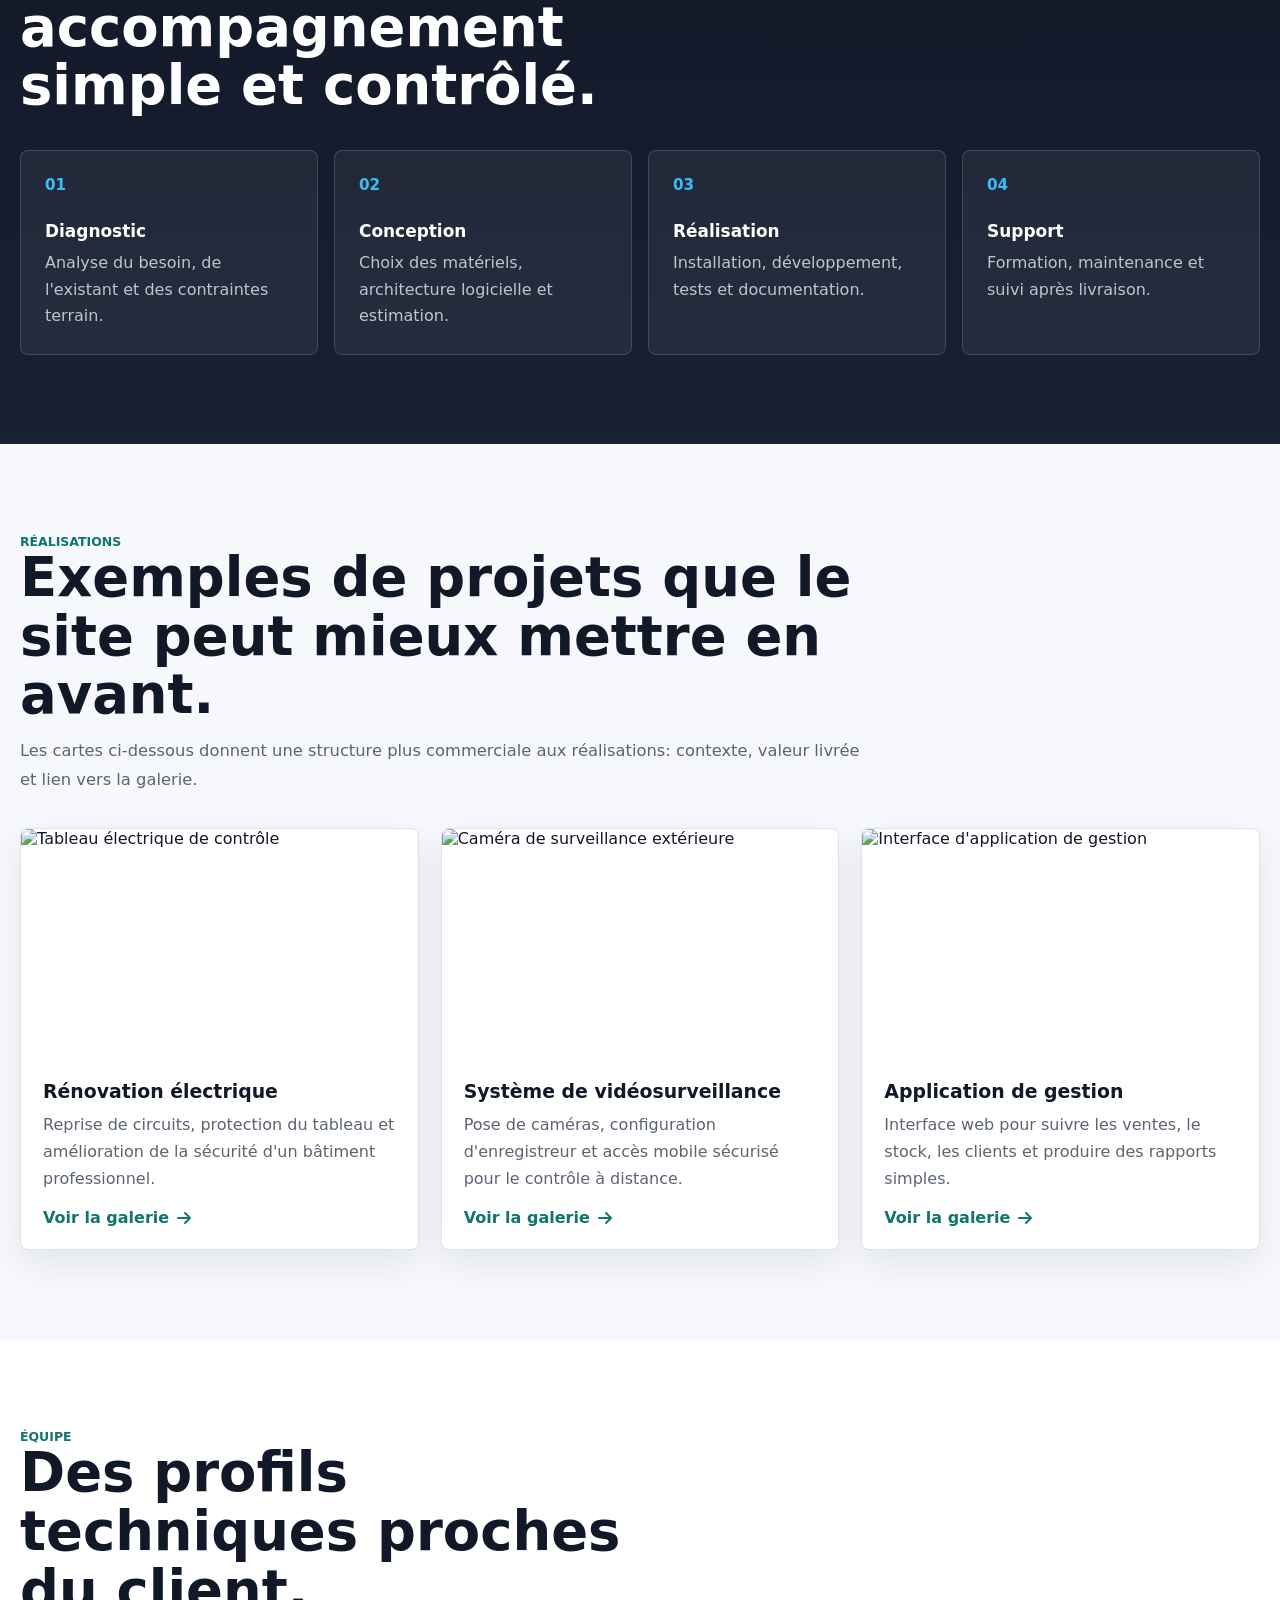
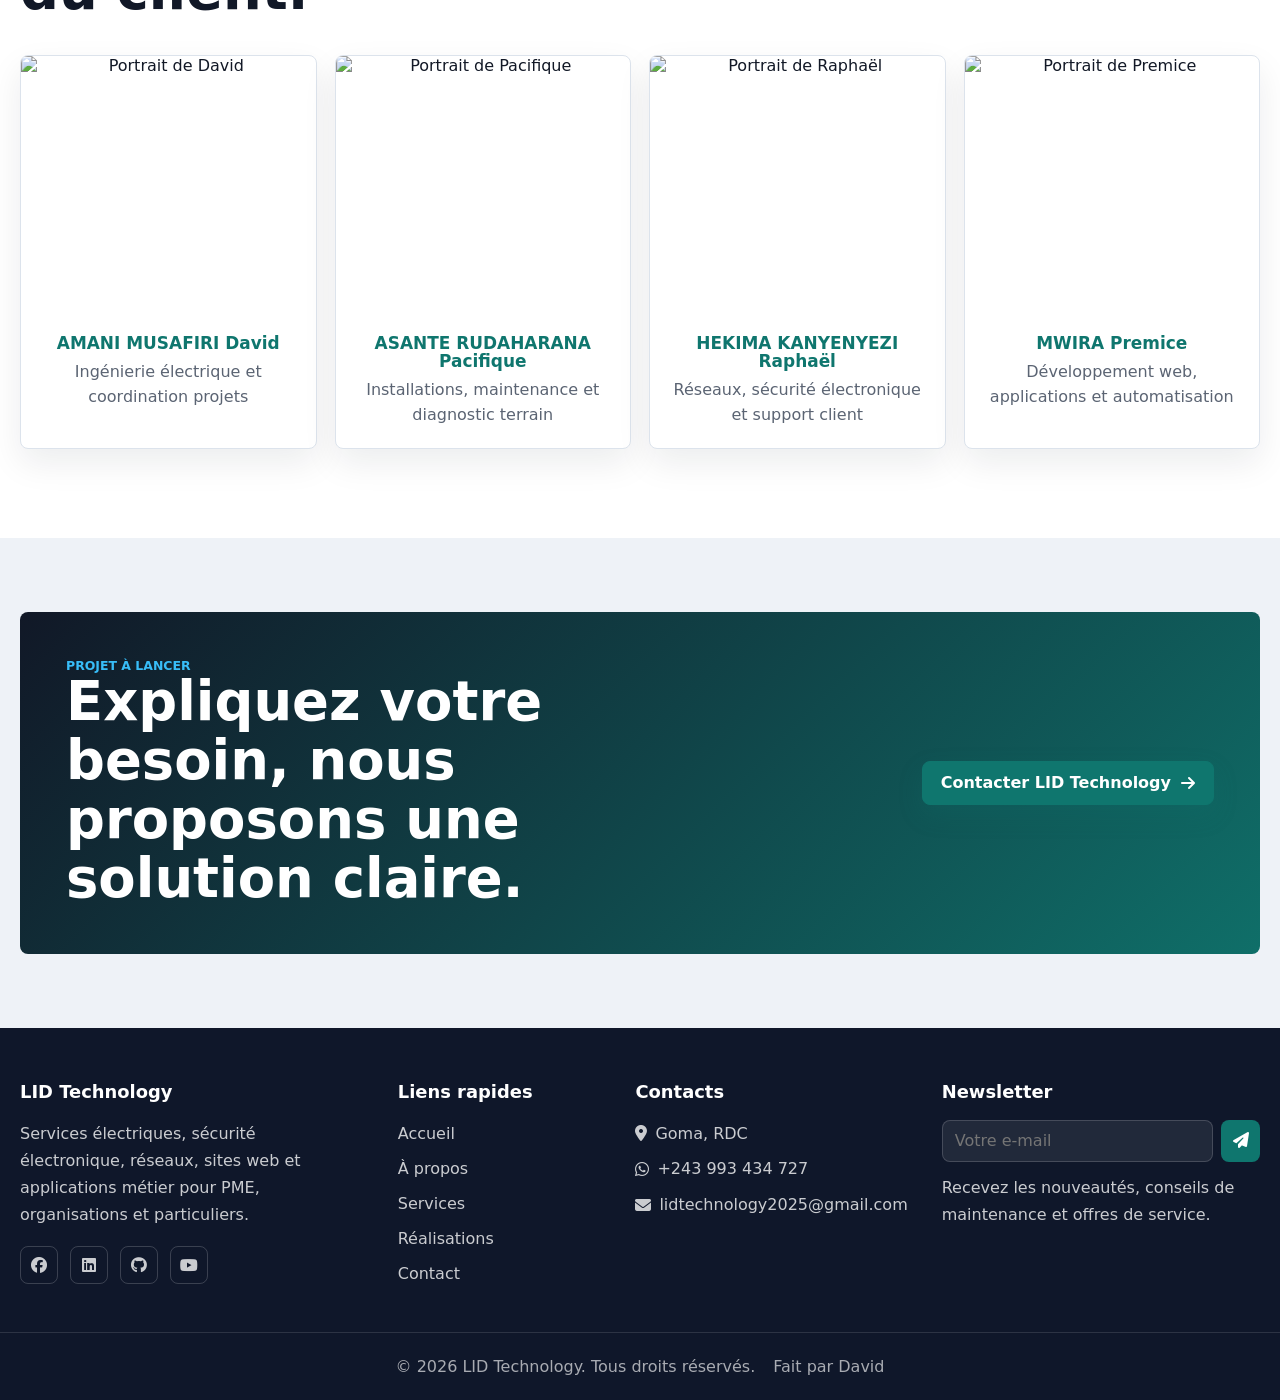
==== commit 0070a4af: "Implement responsive navigation toggle and enhance menu accessibility" ====
--- a/index.html
+++ b/index.html
@@ -27,7 +27,19 @@
           <span>LID Technology</span>
         </a>
 
-        <ul class="nav-links">
+        <button
+          class="nav-toggle"
+          type="button"
+          aria-label="Ouvrir le menu"
+          aria-expanded="false"
+          aria-controls="main-navigation"
+        >
+          <span></span>
+          <span></span>
+          <span></span>
+        </button>
+
+        <ul class="nav-links" id="main-navigation">
           <li>
             <a href="#accueil"><i class="fas fa-home"></i> Accueil</a>
           </li>
--- a/style/shared.css
+++ b/style/shared.css
@@ -52,7 +52,7 @@
 }
 
 .container {
-  width: min(1180px, calc(100% - 40px));
+  width: min(1240px, calc(100% - 32px));
   margin-inline: auto;
 }
 
@@ -144,7 +144,7 @@
 }
 
 .nav-bar {
-  width: min(1180px, calc(100% - 40px));
+  width: min(1240px, calc(100% - 32px));
   min-height: 74px;
   display: flex;
   align-items: center;
@@ -157,6 +157,41 @@
 
 .site-header.is-scrolled .nav-bar {
   min-height: 64px;
+}
+
+.nav-toggle {
+  width: 44px;
+  height: 44px;
+  display: none;
+  align-items: center;
+  justify-content: center;
+  flex-direction: column;
+  gap: 5px;
+  border: 1px solid var(--line);
+  border-radius: 8px;
+  color: var(--ink);
+  background: #ffffff;
+  cursor: pointer;
+}
+
+.nav-toggle span {
+  width: 20px;
+  height: 2px;
+  border-radius: 2px;
+  background: currentColor;
+  transition: transform 0.22s ease, opacity 0.22s ease;
+}
+
+.site-header.is-menu-open .nav-toggle span:nth-child(1) {
+  transform: translateY(7px) rotate(45deg);
+}
+
+.site-header.is-menu-open .nav-toggle span:nth-child(2) {
+  opacity: 0;
+}
+
+.site-header.is-menu-open .nav-toggle span:nth-child(3) {
+  transform: translateY(-7px) rotate(-45deg);
 }
 
 .brand {
@@ -367,35 +402,92 @@
 }
 
 @media (max-width: 980px) {
+  .footer-grid {
+    grid-template-columns: repeat(2, minmax(0, 1fr));
+  }
+}
+
+@media (max-width: 900px) {
   .nav-bar {
     flex-wrap: wrap;
-    gap: 12px;
-    padding-block: 10px 12px;
+    gap: 0 12px;
+    min-height: 68px;
+    padding-block: 8px;
+  }
+
+  .site-header.is-scrolled .nav-bar {
+    min-height: 68px;
+  }
+
+  .nav-toggle {
+    display: inline-flex;
+    margin-left: auto;
   }
 
   .nav-links {
     order: 3;
     width: 100%;
-    justify-content: center;
-    flex-wrap: wrap;
-    padding-bottom: 4px;
-  }
-
-  .footer-grid {
-    grid-template-columns: repeat(2, minmax(0, 1fr));
+    max-height: 0;
+    flex-direction: column;
+    align-items: stretch;
+    gap: 4px;
+    overflow: hidden;
+    opacity: 0;
+    pointer-events: none;
+    transition: max-height 0.28s ease, opacity 0.2s ease, padding 0.2s ease,
+      border-color 0.2s ease;
+  }
+
+  .nav-links a {
+    width: 100%;
+    min-height: 42px;
+    padding: 10px 4px;
+  }
+
+  .nav-links a::after {
+    bottom: 2px;
+    right: auto;
+    width: 44px;
+  }
+
+  .nav-bar > .btn {
+    order: 4;
+    width: 100%;
+    max-height: 0;
+    min-height: 0;
+    margin-top: 0;
+    overflow: hidden;
+    opacity: 0;
+    pointer-events: none;
+    padding-block: 0;
+    border-width: 0;
+    transition: max-height 0.28s ease, opacity 0.2s ease, margin 0.2s ease,
+      padding 0.2s ease;
+  }
+
+  .site-header.is-menu-open .nav-links {
+    max-height: 320px;
+    padding-block: 12px 6px;
+    border-top: 1px solid var(--line);
+    opacity: 1;
+    pointer-events: auto;
+  }
+
+  .site-header.is-menu-open .nav-bar > .btn {
+    max-height: 52px;
+    min-height: 44px;
+    margin-top: 8px;
+    opacity: 1;
+    pointer-events: auto;
+    padding: 12px 18px;
+    border-width: 1px;
   }
 }
 
 @media (max-width: 640px) {
   .container,
   .nav-bar {
-    width: min(100% - 28px, 1180px);
-  }
-
-  .nav-bar > .btn {
-    width: auto;
-    min-height: 40px;
-    padding: 10px 14px;
+    width: min(100% - 24px, 1240px);
   }
 
   .brand img {
@@ -403,12 +495,8 @@
     height: 50px;
   }
 
-  .nav-links {
-    justify-content: flex-start;
-    gap: 12px 16px;
-    overflow-x: auto;
-    padding-bottom: 8px;
-    scrollbar-width: thin;
+  .brand span {
+    font-size: 0.95rem;
   }
 
   .nav-links a {
--- a/style/accueil.css
+++ b/style/accueil.css
@@ -33,11 +33,13 @@
 .hero-content {
   position: relative;
   z-index: 1;
-  max-width: 760px;
+  width: min(1320px, calc(100% - 32px));
+  max-width: none;
   padding-block: clamp(76px, 10vw, 110px) clamp(62px, 8vw, 84px);
 }
 
 .hero h1 {
+  max-width: 1040px;
   color: #ffffff;
   font-size: clamp(2.45rem, 6vw, 5.35rem);
   line-height: 0.98;
@@ -46,7 +48,7 @@
 }
 
 .hero-text {
-  max-width: 680px;
+  max-width: 760px;
   color: rgba(255, 255, 255, 0.82);
   font-size: clamp(1.02rem, 2vw, 1.22rem);
   line-height: 1.75;
@@ -100,7 +102,7 @@
 
 .split-layout {
   display: grid;
-  grid-template-columns: minmax(0, 0.92fr) minmax(0, 1.08fr);
+  grid-template-columns: minmax(320px, 0.82fr) minmax(0, 1.18fr);
   align-items: center;
   gap: clamp(34px, 6vw, 78px);
 }
@@ -172,7 +174,7 @@
 }
 
 .section-heading {
-  max-width: 780px;
+  max-width: 860px;
   margin-bottom: clamp(24px, 4vw, 34px);
 }
 
@@ -451,7 +453,12 @@
   }
 
   .hero-content {
+    width: min(100% - 24px, 1320px);
     padding-block: 68px 58px;
+  }
+
+  .hero h1 {
+    max-width: 720px;
   }
 
   .proof-grid,
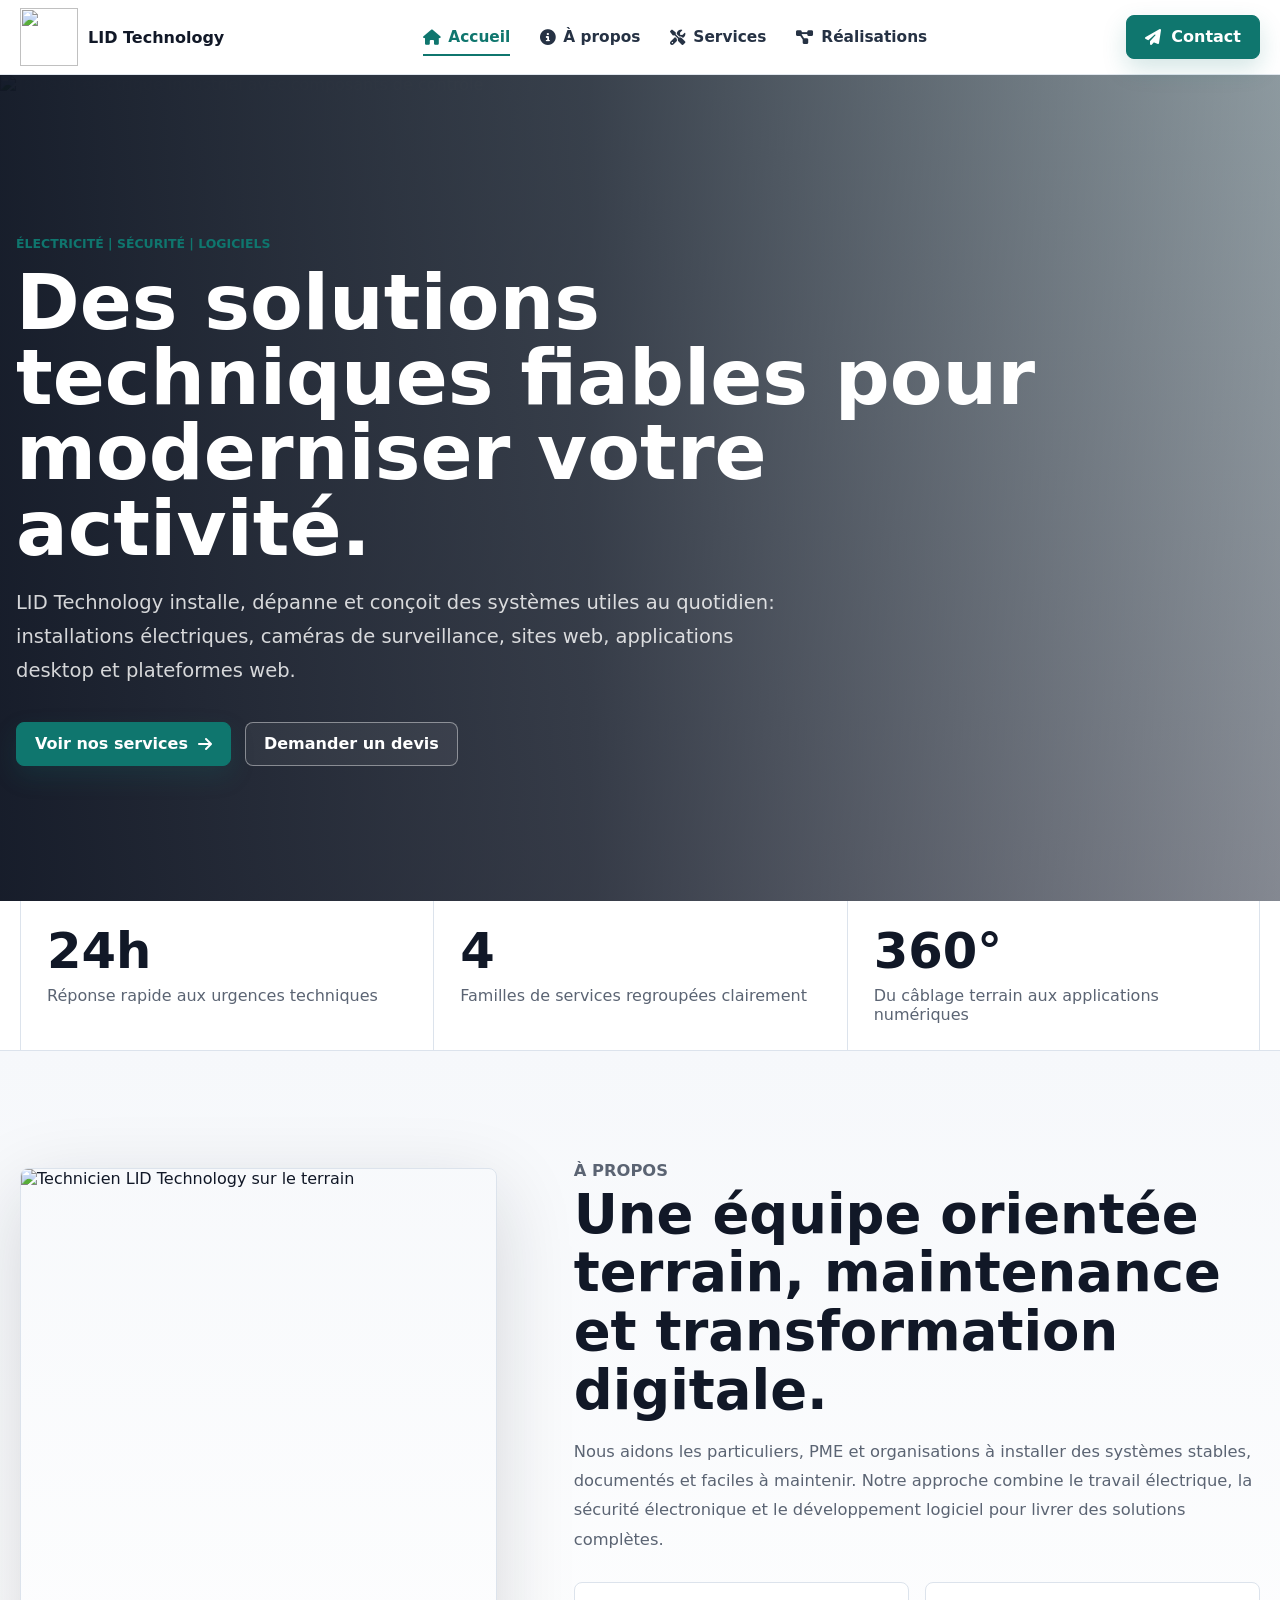
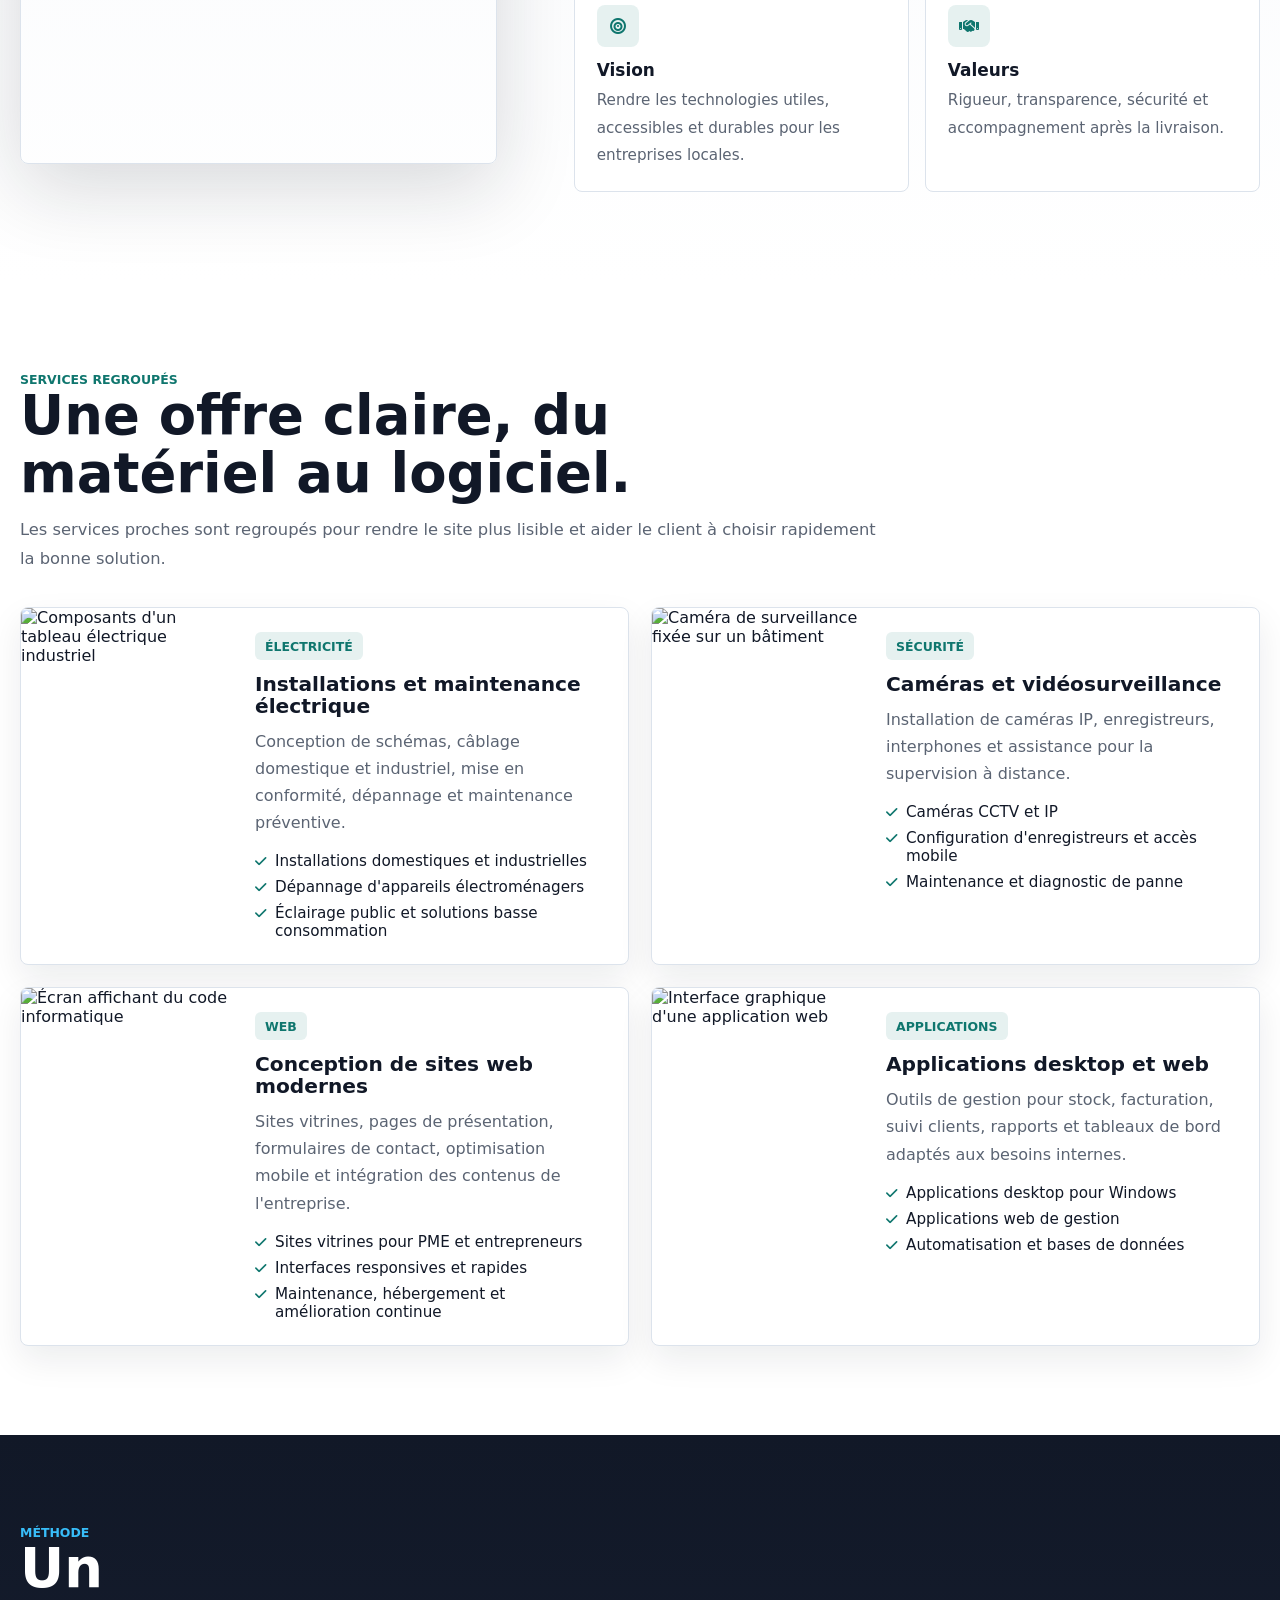
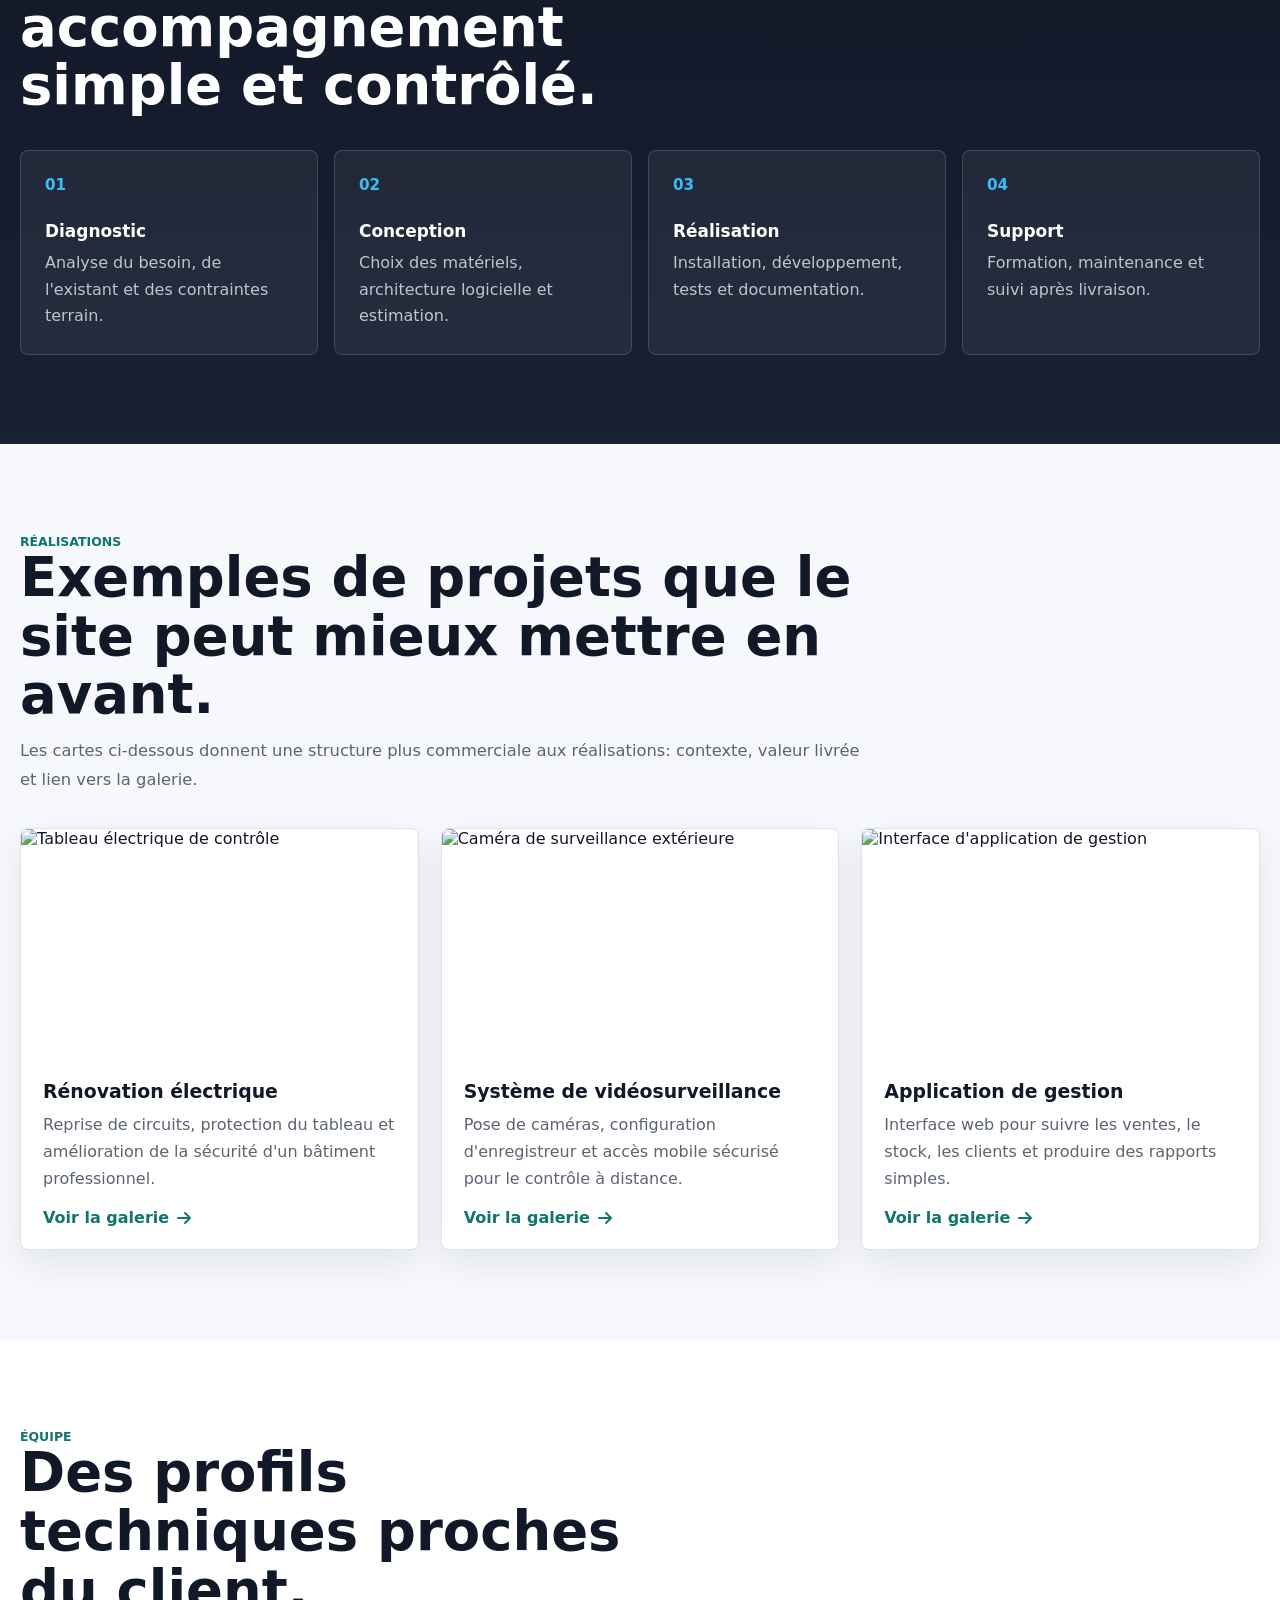
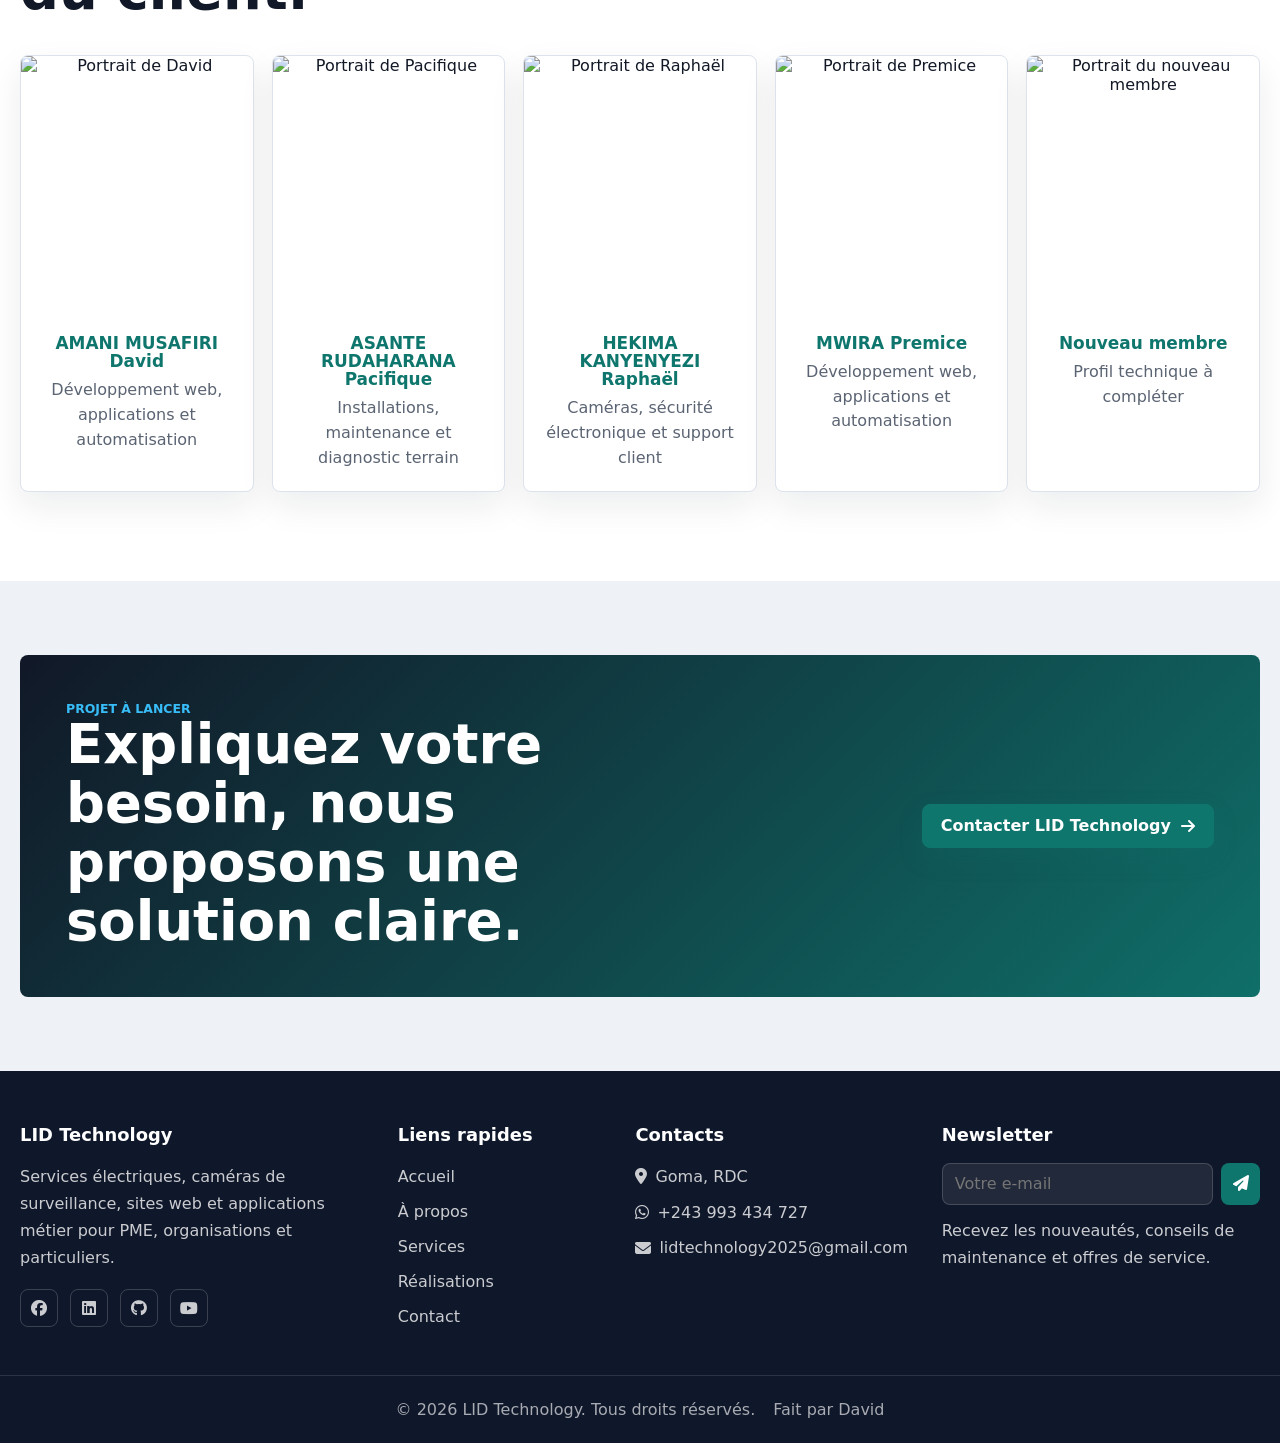
==== commit 83e0c8c0: "Update contact and gallery pages for improved service descriptions; enhance index layout and CSS for" ====
--- a/index.html
+++ b/index.html
@@ -1,11 +1,11 @@
-<!DOCTYPE html>
+<!doctype html>
 <html lang="fr">
   <head>
     <meta charset="UTF-8" />
     <meta name="viewport" content="width=device-width, initial-scale=1.0" />
     <meta
       name="description"
-      content="LID Technology accompagne les particuliers et les entreprises avec des services électriques, sécurité électronique, réseaux, sites web et applications métier."
+      content="LID Technology accompagne les particuliers et les entreprises avec des services électriques, caméras de surveillance, sites web et applications métier."
     />
     <title>LID Technology | Services électriques et solutions numériques</title>
     <link rel="shortcut icon" href="./tools/img/Logo/logo-LID-Tech-bg.png" />
@@ -75,11 +75,13 @@
         <div class="hero-overlay"></div>
         <div class="container hero-content">
           <p class="eyebrow">Électricité | Sécurité | Logiciels</p>
-          <h1>Des solutions techniques fiables pour moderniser votre activité.</h1>
+          <h1>
+            Des solutions techniques fiables pour moderniser votre activité.
+          </h1>
           <p class="hero-text">
             LID Technology installe, dépanne et conçoit des systèmes utiles au
-            quotidien: réseaux électriques, caméras de surveillance, sites web,
-            applications desktop et plateformes web.
+            quotidien: installations électriques, caméras de surveillance,
+            sites web, applications desktop et plateformes web.
           </p>
           <div class="hero-actions">
             <a class="btn btn-primary" href="#services">
@@ -114,18 +116,21 @@
         <div class="container split-layout">
           <div class="media-frame">
             <img
-              src="https://images.unsplash.com/photo-1667264501379-c1537934c7ab?auto=format&fit=crop&w=1200&q=80"
-              alt="Infrastructure technique avec racks et câbles réseau"
+              src="./tools/img/accueil/african-engineer_173387-4229.jpg"
+              alt="Technicien LID Technology sur le terrain"
               loading="lazy"
               decoding="async"
             />
           </div>
           <div class="section-copy">
             <p class="eyebrow">À propos</p>
-            <h2>Une équipe orientée terrain, maintenance et transformation digitale.</h2>
+            <h2>
+              Une équipe orientée terrain, maintenance et transformation
+              digitale.
+            </h2>
             <p>
-              Nous aidons les particuliers, PME et organisations à installer
-              des systèmes stables, documentés et faciles à maintenir. Notre
+              Nous aidons les particuliers, PME et organisations à installer des
+              systèmes stables, documentés et faciles à maintenir. Notre
               approche combine le travail électrique, la sécurité électronique
               et le développement logiciel pour livrer des solutions complètes.
             </p>
@@ -174,8 +179,8 @@
                 <span class="service-tag">Électricité</span>
                 <h3>Installations et maintenance électrique</h3>
                 <p>
-                  Conception de schémas, câblage domestique et industriel,
-                  mise en conformité, dépannage et maintenance préventive.
+                  Conception de schémas, câblage domestique et industriel, mise
+                  en conformité, dépannage et maintenance préventive.
                 </p>
                 <ul class="check-list">
                   <li>Installations domestiques et industrielles</li>
@@ -194,14 +199,14 @@
               />
               <div>
                 <span class="service-tag">Sécurité</span>
-                <h3>Caméras, surveillance et réseaux</h3>
-                <p>
-                  Installation de caméras IP, enregistreurs, interphones,
-                  réseau local et assistance pour la supervision à distance.
+                <h3>Caméras et vidéosurveillance</h3>
+                <p>
+                  Installation de caméras IP, enregistreurs, interphones et
+                  assistance pour la supervision à distance.
                 </p>
                 <ul class="check-list">
                   <li>Caméras CCTV et IP</li>
-                  <li>Configuration routeurs, Wi-Fi et réseau local</li>
+                  <li>Configuration d'enregistreurs et accès mobile</li>
                   <li>Maintenance et diagnostic de panne</li>
                 </ul>
               </div>
@@ -219,7 +224,8 @@
                 <h3>Conception de sites web modernes</h3>
                 <p>
                   Sites vitrines, pages de présentation, formulaires de contact,
-                  optimisation mobile et intégration des contenus de l'entreprise.
+                  optimisation mobile et intégration des contenus de
+                  l'entreprise.
                 </p>
                 <ul class="check-list">
                   <li>Sites vitrines pour PME et entrepreneurs</li>
@@ -264,7 +270,9 @@
             <article>
               <span>01</span>
               <h3>Diagnostic</h3>
-              <p>Analyse du besoin, de l'existant et des contraintes terrain.</p>
+              <p>
+                Analyse du besoin, de l'existant et des contraintes terrain.
+              </p>
             </article>
             <article>
               <span>02</span>
@@ -365,9 +373,12 @@
           </div>
           <div class="team-grid">
             <article class="team-card">
-              <img src="./tools/img/team/menStand.jpg" alt="Portrait de David" />
+              <img
+                src="./tools/img/team/menStand.jpg"
+                alt="Portrait de David"
+              />
               <h3>AMANI MUSAFIRI David</h3>
-              <p>Ingénierie électrique et coordination projets</p>
+              <p>Développement web, applications et automatisation</p>
             </article>
             <article class="team-card">
               <img
@@ -383,12 +394,24 @@
                 alt="Portrait de Raphaël"
               />
               <h3>HEKIMA KANYENYEZI Raphaël</h3>
-              <p>Réseaux, sécurité électronique et support client</p>
+              <p>Caméras, sécurité électronique et support client</p>
             </article>
             <article class="team-card">
-              <img src="./tools/img/team/menPortrait.jpg" alt="Portrait de Premice" />
+              <img
+                src="./tools/img/team/menPortrait.jpg"
+                alt="Portrait de Premice"
+              />
               <h3>MWIRA Premice</h3>
               <p>Développement web, applications et automatisation</p>
+            </article>
+            <article class="team-card">
+              <!-- Remplacer cette image et ces informations par le prochain profil. -->
+              <img
+                src="./tools/img/team/menPortrait (2).jpg"
+                alt="Portrait du nouveau membre"
+              />
+              <h3>Nouveau membre</h3>
+              <p>Profil technique à compléter</p>
             </article>
           </div>
         </div>
@@ -413,21 +436,29 @@
         <div>
           <h2>LID Technology</h2>
           <p>
-            Services électriques, sécurité électronique, réseaux, sites web et
+            Services électriques, caméras de surveillance, sites web et
             applications métier pour PME, organisations et particuliers.
           </p>
-          <ul class="social-links" aria-label="Réseaux sociaux">
-            <li>
-              <a href="#" aria-label="Facebook"><i class="fa-brands fa-facebook"></i></a>
-            </li>
-            <li>
-              <a href="#" aria-label="LinkedIn"><i class="fa-brands fa-linkedin"></i></a>
-            </li>
-            <li>
-              <a href="#" aria-label="GitHub"><i class="fa-brands fa-github"></i></a>
-            </li>
-            <li>
-              <a href="#" aria-label="YouTube"><i class="fa-brands fa-youtube"></i></a>
+          <ul class="social-links" aria-label="Liens sociaux">
+            <li>
+              <a href="#" aria-label="Facebook"
+                ><i class="fa-brands fa-facebook"></i
+              ></a>
+            </li>
+            <li>
+              <a href="#" aria-label="LinkedIn"
+                ><i class="fa-brands fa-linkedin"></i
+              ></a>
+            </li>
+            <li>
+              <a href="#" aria-label="GitHub"
+                ><i class="fa-brands fa-github"></i
+              ></a>
+            </li>
+            <li>
+              <a href="#" aria-label="YouTube"
+                ><i class="fa-brands fa-youtube"></i
+              ></a>
             </li>
           </ul>
         </div>
@@ -455,7 +486,11 @@
               >
             </li>
             <li>
-              <a href="https://wa.me/243993434727" target="_blank" rel="noreferrer">
+              <a
+                href="https://wa.me/243993434727"
+                target="_blank"
+                rel="noreferrer"
+              >
                 <i class="fa-brands fa-whatsapp"></i> +243 993 434 727
               </a>
             </li>
@@ -482,7 +517,10 @@
               <i class="fas fa-paper-plane"></i>
             </button>
           </form>
-          <p>Recevez les nouveautés, conseils de maintenance et offres de service.</p>
+          <p>
+            Recevez les nouveautés, conseils de maintenance et offres de
+            service.
+          </p>
         </div>
       </div>
       <div class="footer-bottom">
--- a/style/accueil.css
+++ b/style/accueil.css
@@ -368,7 +368,7 @@
 
 .team-grid {
   display: grid;
-  grid-template-columns: repeat(4, minmax(0, 1fr));
+  grid-template-columns: repeat(auto-fit, minmax(210px, 1fr));
   gap: clamp(16px, 2.5vw, 18px);
 }
 
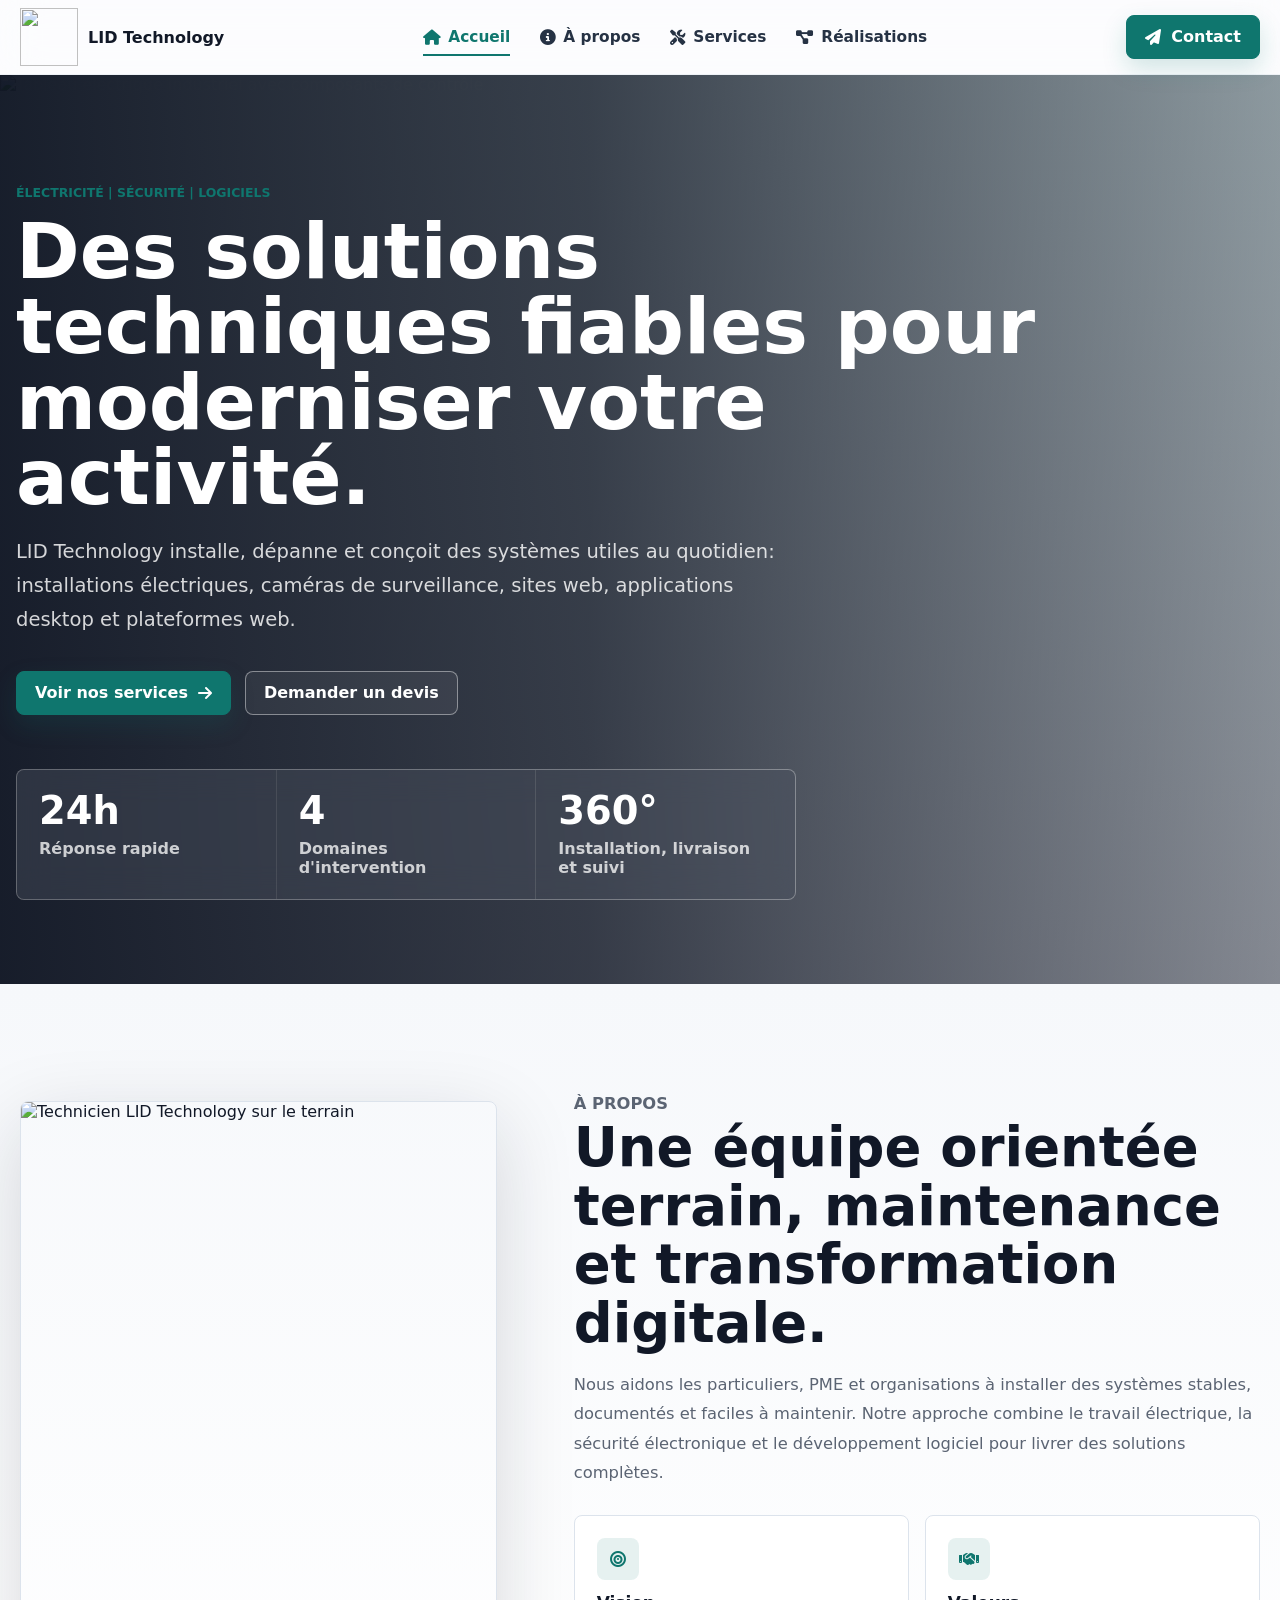
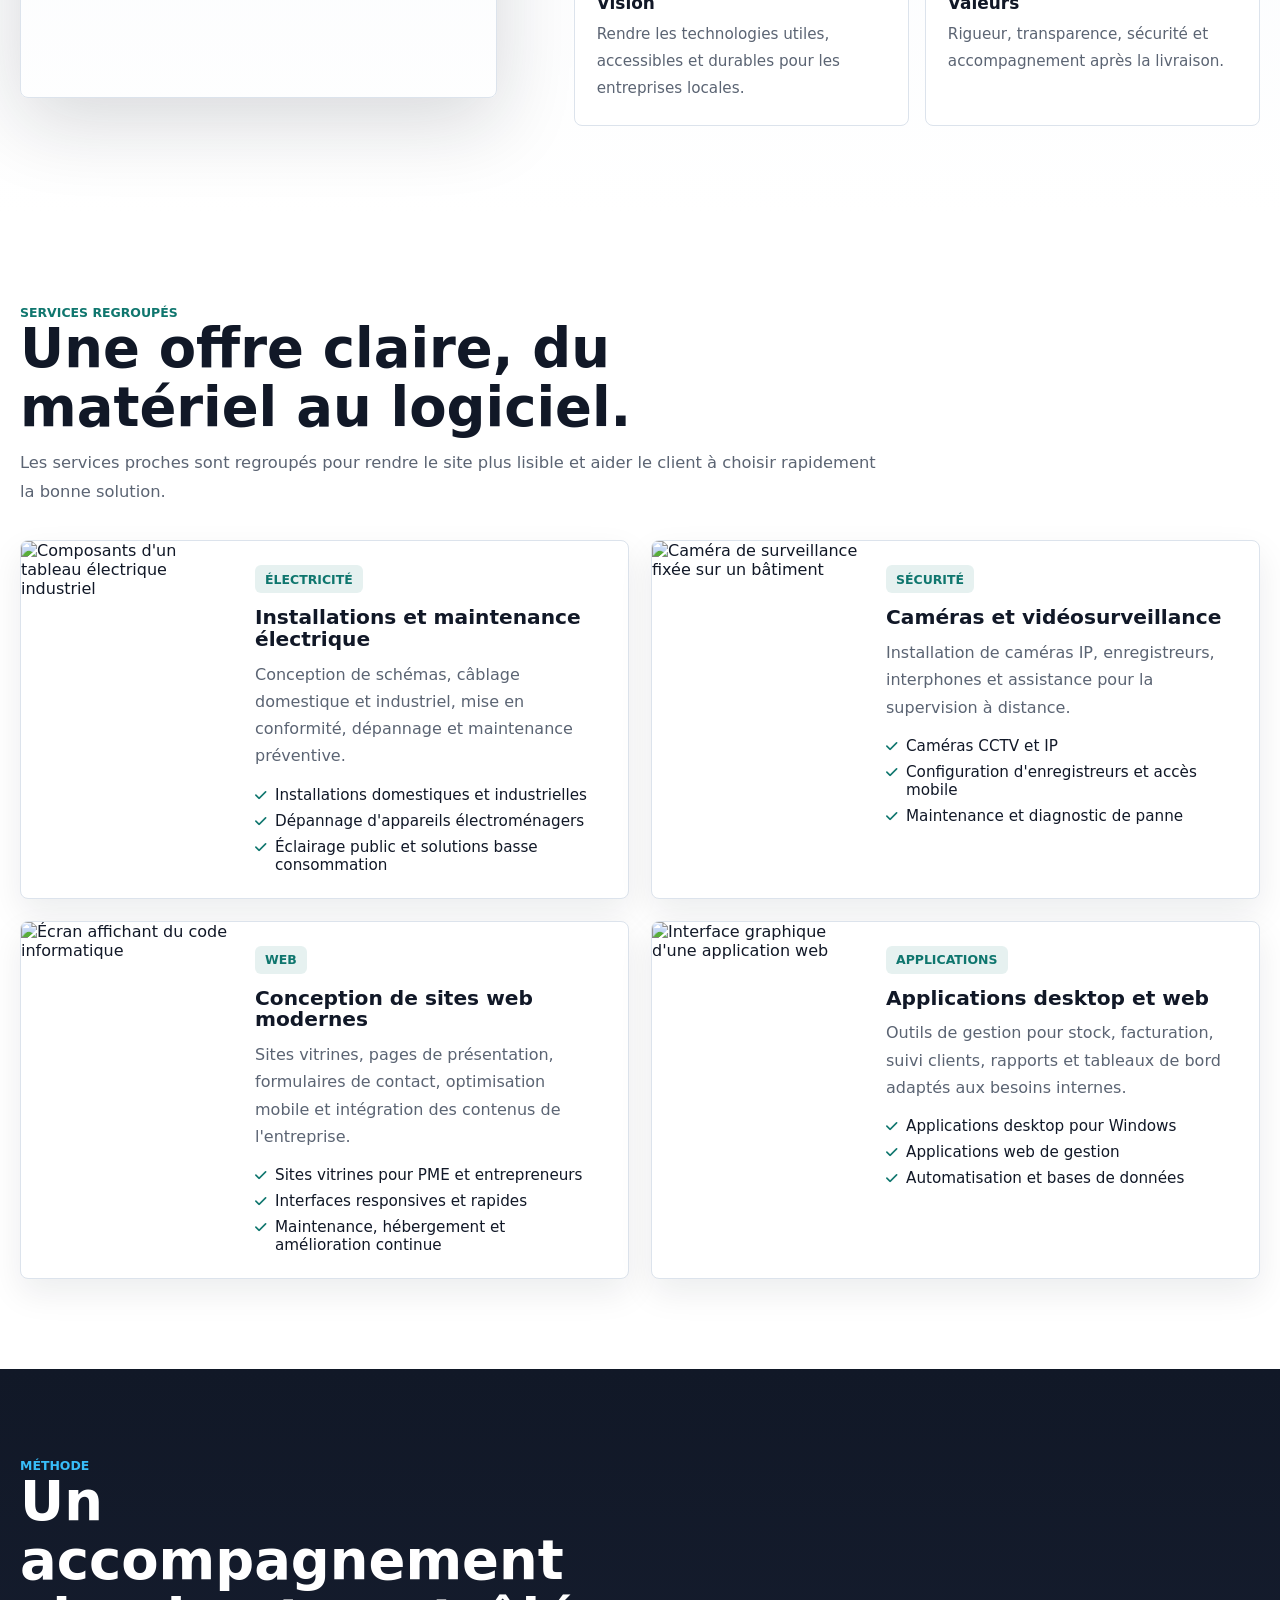
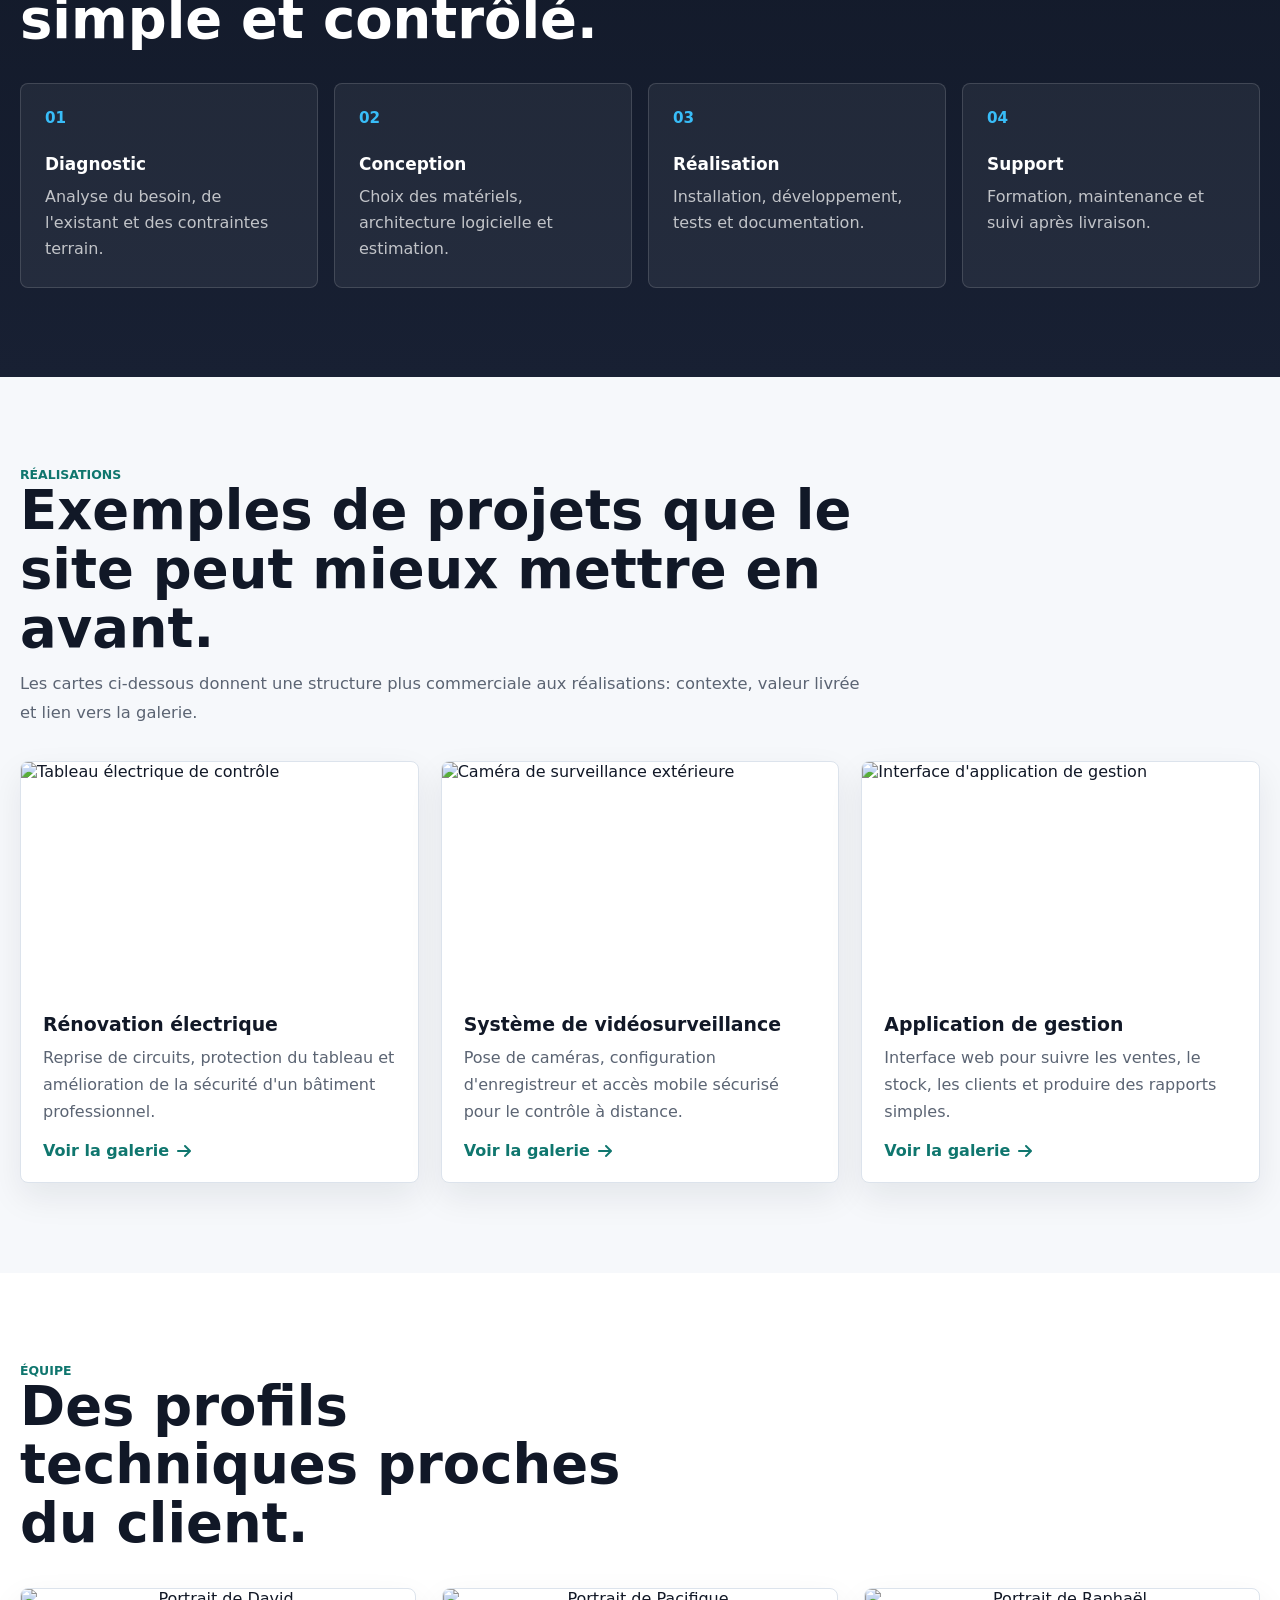
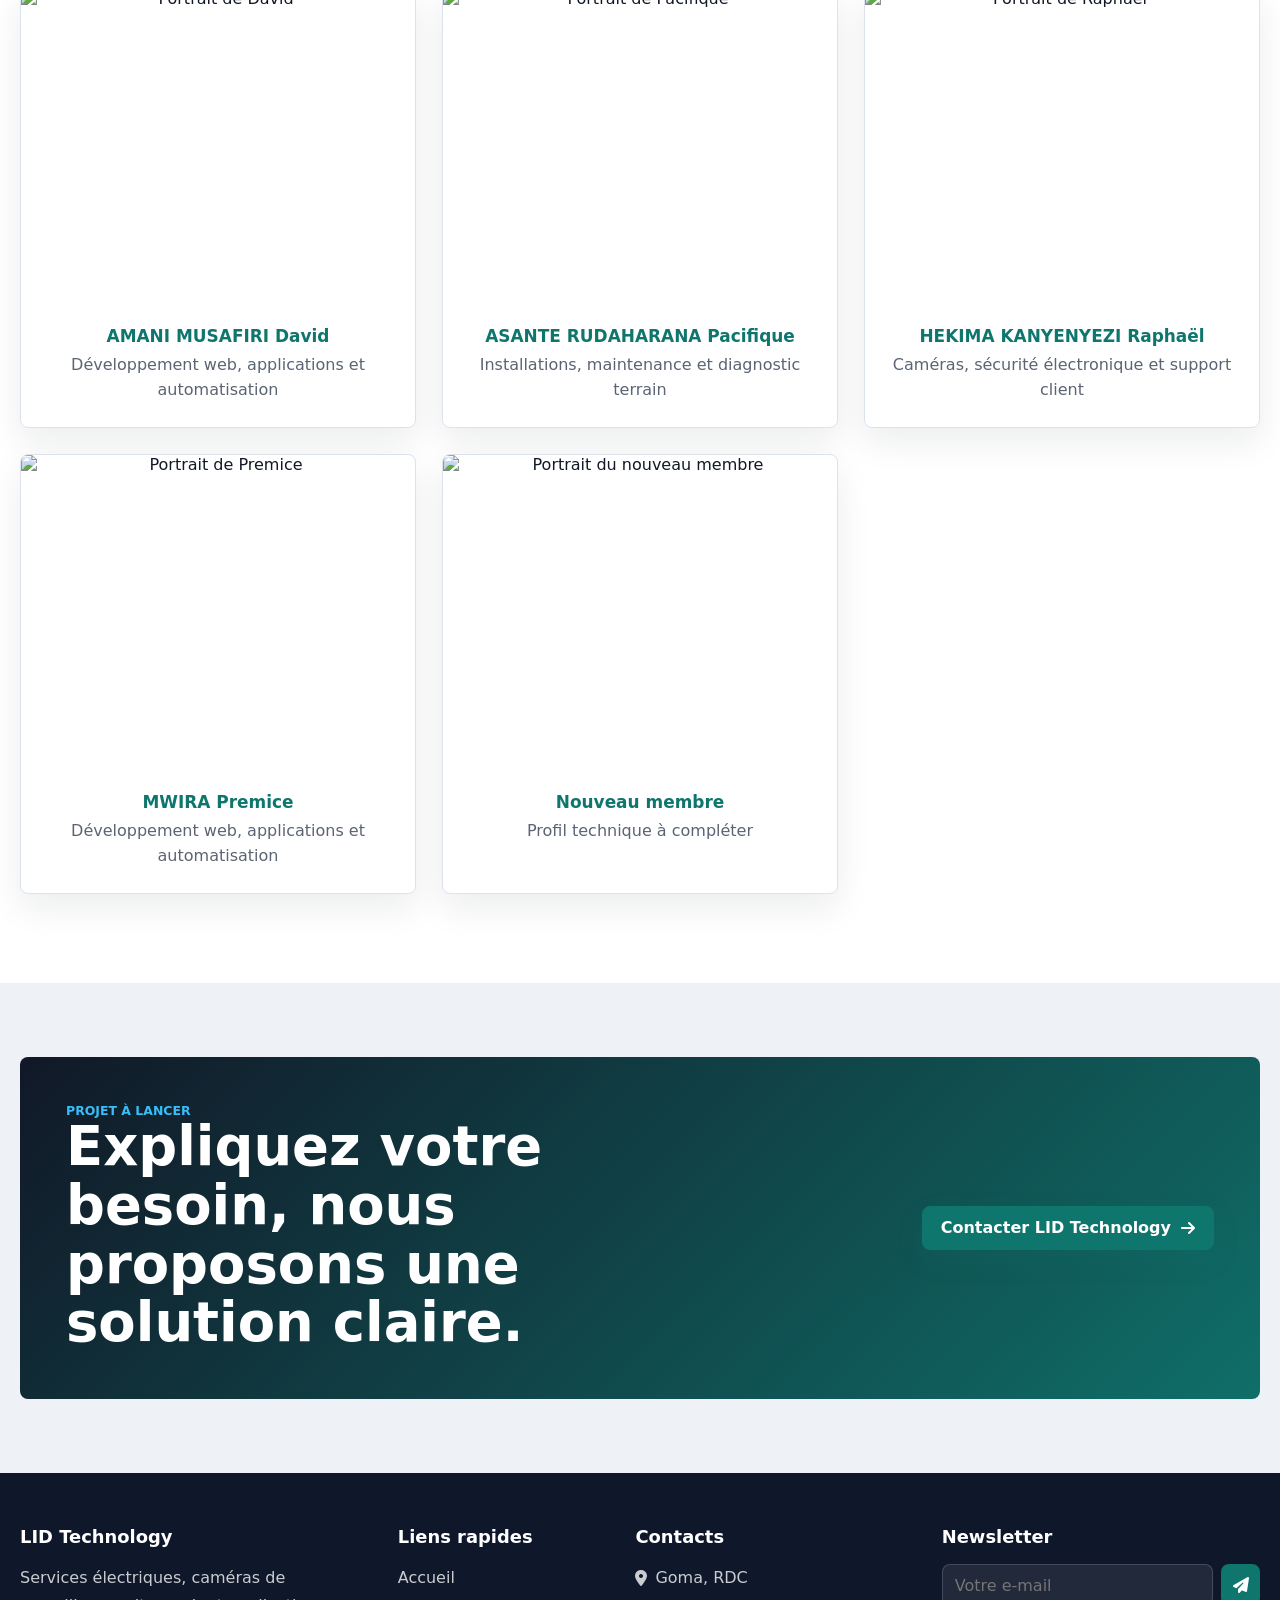
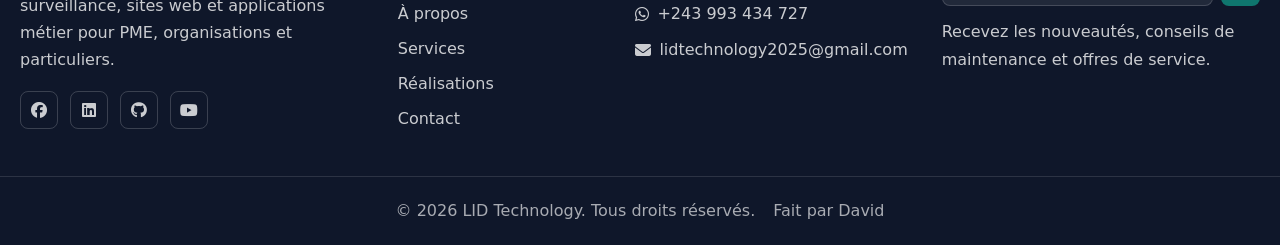
==== commit 2a091a1b: "Refactor hero stats section for clarity; add back-to-top button functionality and styles for improve" ====
--- a/index.html
+++ b/index.html
@@ -92,23 +92,20 @@
               Demander un devis
             </a>
           </div>
-        </div>
-      </section>
-
-      <section class="proof-strip" aria-label="Points forts">
-        <div class="container proof-grid">
-          <article>
-            <strong>24h</strong>
-            <span>Réponse rapide aux urgences techniques</span>
-          </article>
-          <article>
-            <strong>4</strong>
-            <span>Familles de services regroupées clairement</span>
-          </article>
-          <article>
-            <strong>360°</strong>
-            <span>Du câblage terrain aux applications numériques</span>
-          </article>
+          <div class="hero-stats" aria-label="Points forts">
+            <article>
+              <strong>24h</strong>
+              <span>Réponse rapide</span>
+            </article>
+            <article>
+              <strong>4</strong>
+              <span>Domaines d'intervention</span>
+            </article>
+            <article>
+              <strong>360°</strong>
+              <span>Installation, livraison et suivi</span>
+            </article>
+          </div>
         </div>
       </section>
 
@@ -430,6 +427,10 @@
         </div>
       </section>
     </main>
+
+    <button class="back-to-top" type="button" aria-label="Remonter au début">
+      <i class="fa-solid fa-arrow-up"></i>
+    </button>
 
     <footer class="site-footer">
       <div class="container footer-grid">
--- a/style/shared.css
+++ b/style/shared.css
@@ -132,14 +132,14 @@
   position: sticky;
   top: 0;
   z-index: 50;
-  background: rgba(255, 255, 255, 0.92);
-  border-bottom: 1px solid rgba(220, 227, 236, 0.86);
-  backdrop-filter: blur(18px);
+  background: rgba(255, 255, 255, 0.62);
+  border-bottom: 1px solid rgba(220, 227, 236, 0.42);
+  backdrop-filter: blur(20px);
   transition: background 0.25s ease, box-shadow 0.25s ease;
 }
 
 .site-header.is-scrolled {
-  background: rgba(255, 255, 255, 0.97);
+  background: rgba(255, 255, 255, 0.88);
   box-shadow: 0 12px 30px rgba(17, 24, 39, 0.08);
 }
 
@@ -266,6 +266,37 @@
 
 .reveal-on-scroll.is-visible {
   opacity: 1;
+  transform: translateY(0);
+}
+
+.back-to-top {
+  width: 46px;
+  height: 46px;
+  position: fixed;
+  right: 22px;
+  bottom: 22px;
+  z-index: 45;
+  display: grid;
+  place-items: center;
+  border: 1px solid rgba(255, 255, 255, 0.24);
+  border-radius: 8px;
+  color: #ffffff;
+  background: var(--primary);
+  box-shadow: 0 14px 34px rgba(15, 23, 42, 0.22);
+  cursor: pointer;
+  opacity: 0;
+  pointer-events: none;
+  transform: translateY(12px);
+  transition: opacity 0.22s ease, transform 0.22s ease, background 0.2s ease;
+}
+
+.back-to-top:hover {
+  background: var(--primary-dark);
+}
+
+.back-to-top.is-visible {
+  opacity: 1;
+  pointer-events: auto;
   transform: translateY(0);
 }
 
--- a/style/accueil.css
+++ b/style/accueil.css
@@ -62,37 +62,36 @@
   margin-top: 34px;
 }
 
-.proof-strip {
-  background: #ffffff;
-  border-bottom: 1px solid var(--line);
-}
-
-.proof-grid {
+.hero-stats {
   display: grid;
   grid-template-columns: repeat(3, 1fr);
-}
-
-.proof-grid article {
-  min-height: 112px;
-  padding: clamp(20px, 3vw, 26px);
-  border-left: 1px solid var(--line);
-}
-
-.proof-grid article:last-child {
-  border-right: 1px solid var(--line);
-}
-
-.proof-grid strong {
+  gap: 1px;
+  max-width: 780px;
+  margin-top: clamp(34px, 5vw, 54px);
+  overflow: hidden;
+  border: 1px solid rgba(255, 255, 255, 0.2);
+  border-radius: var(--radius);
+  background: rgba(255, 255, 255, 0.16);
+  backdrop-filter: blur(16px);
+}
+
+.hero-stats article {
+  padding: clamp(16px, 2.5vw, 22px);
+  background: rgba(15, 23, 42, 0.32);
+}
+
+.hero-stats strong {
   display: block;
-  color: var(--ink);
-  font-size: clamp(2rem, 4vw, 3.1rem);
+  color: #ffffff;
+  font-size: clamp(1.55rem, 3vw, 2.45rem);
   line-height: 1;
 }
 
-.proof-grid span {
+.hero-stats span {
   display: block;
-  margin-top: 9px;
-  color: var(--muted);
+  margin-top: 8px;
+  color: rgba(255, 255, 255, 0.76);
+  font-weight: 700;
 }
 
 .about {
@@ -368,19 +367,19 @@
 
 .team-grid {
   display: grid;
-  grid-template-columns: repeat(auto-fit, minmax(210px, 1fr));
-  gap: clamp(16px, 2.5vw, 18px);
+  grid-template-columns: repeat(3, minmax(0, 1fr));
+  gap: clamp(18px, 3vw, 26px);
 }
 
 .team-card {
   overflow: hidden;
   text-align: center;
-  padding-bottom: 20px;
+  padding-bottom: 24px;
 }
 
 .team-card img {
   width: 100%;
-  height: 260px;
+  height: 320px;
   object-fit: cover;
   filter: saturate(0.92);
 }
@@ -461,16 +460,14 @@
     max-width: 720px;
   }
 
-  .proof-grid,
+  .hero-stats,
   .split-layout,
   .value-grid {
     grid-template-columns: 1fr;
   }
 
-  .proof-grid article,
-  .proof-grid article:last-child {
-    border-right: 1px solid var(--line);
-    border-bottom: 1px solid var(--line);
+  .hero-stats {
+    max-width: 520px;
   }
 
   .media-frame {
@@ -499,6 +496,6 @@
 
   .project-card img,
   .team-card img {
-    height: 220px;
-  }
-}
+    height: 280px;
+  }
+}
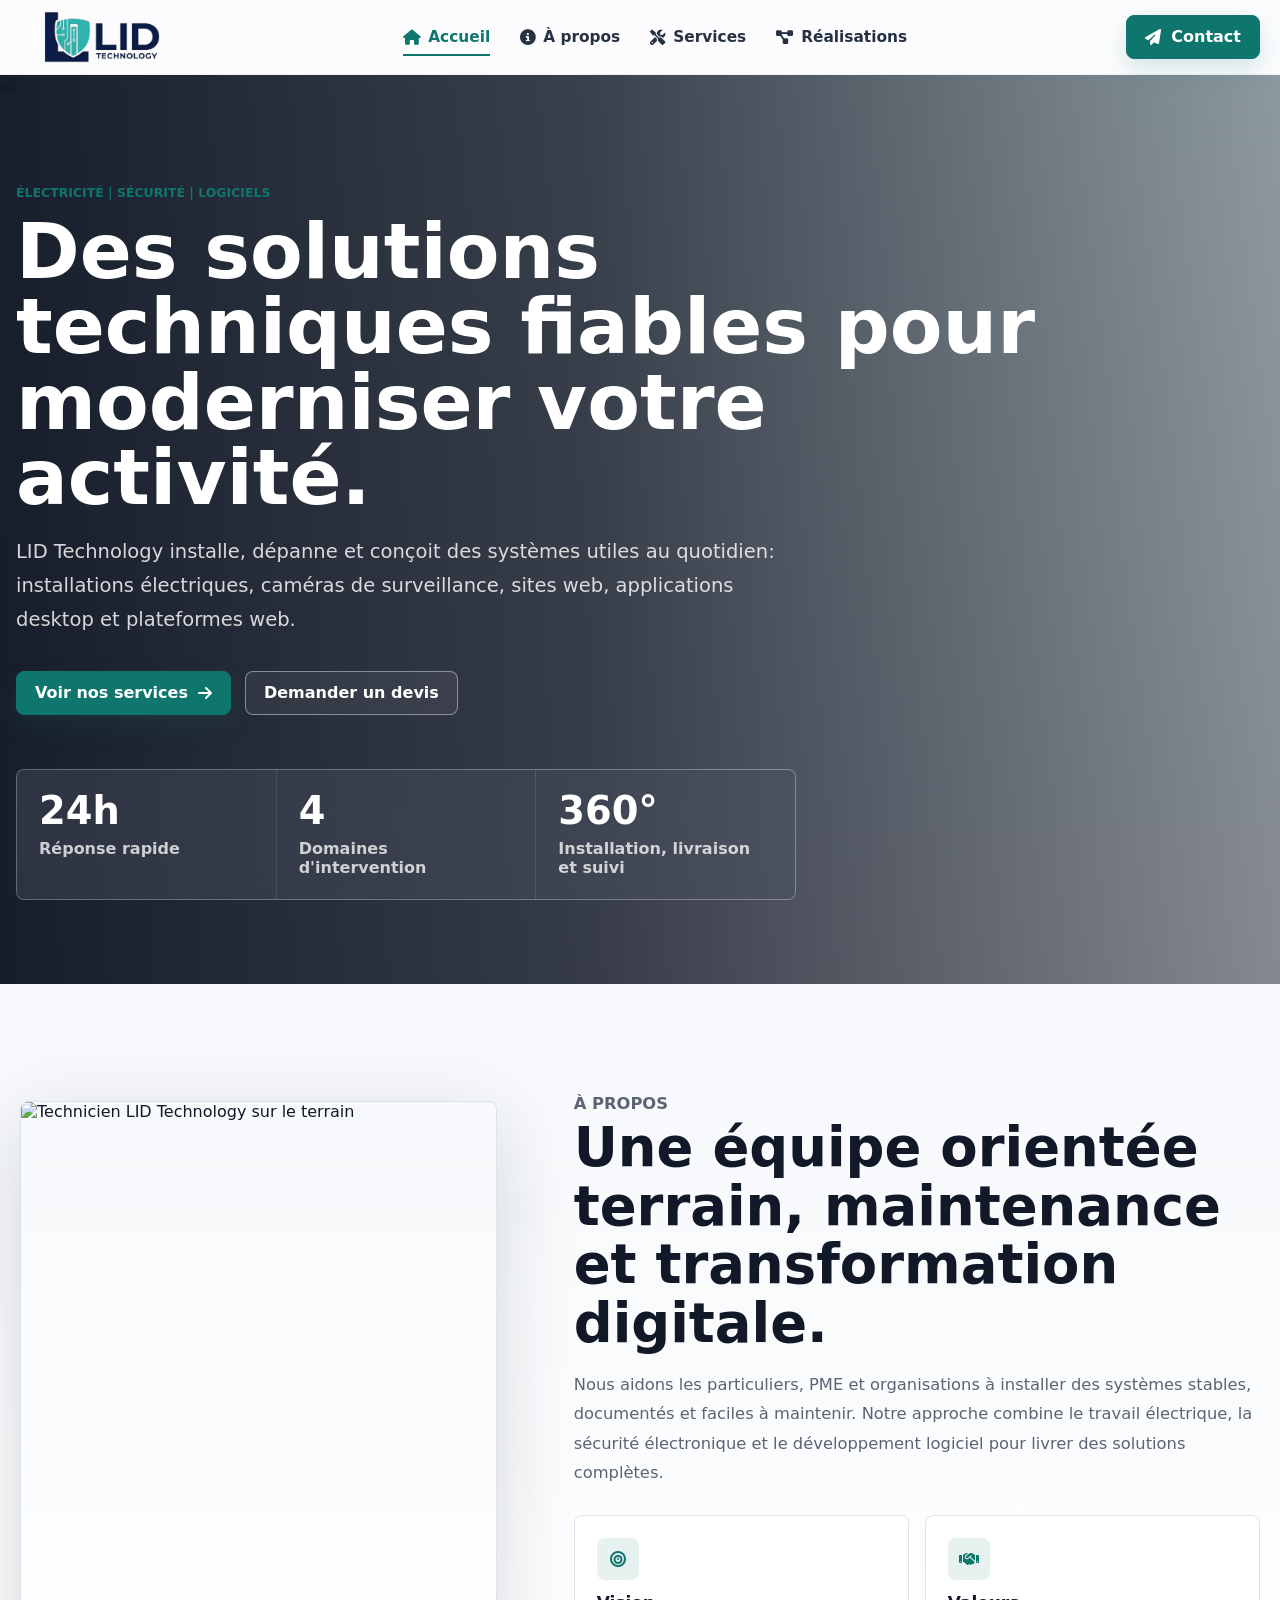
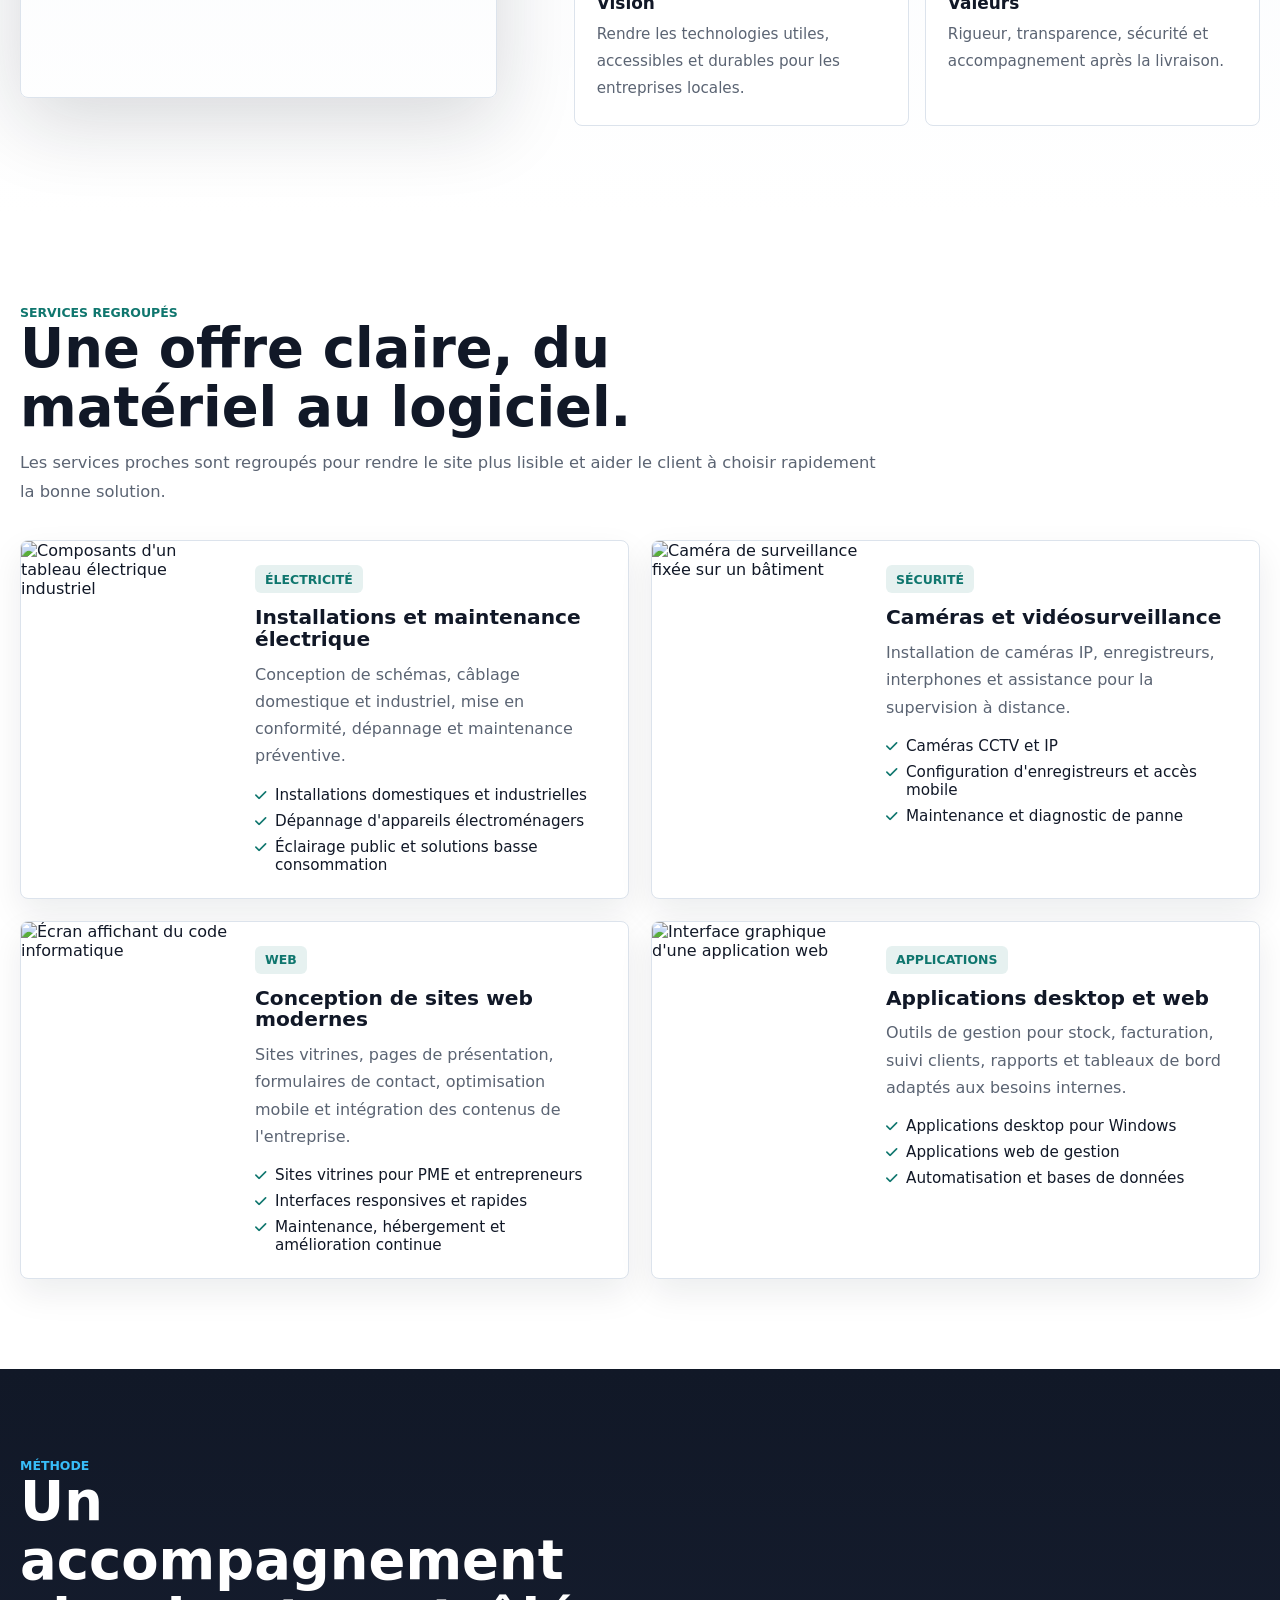
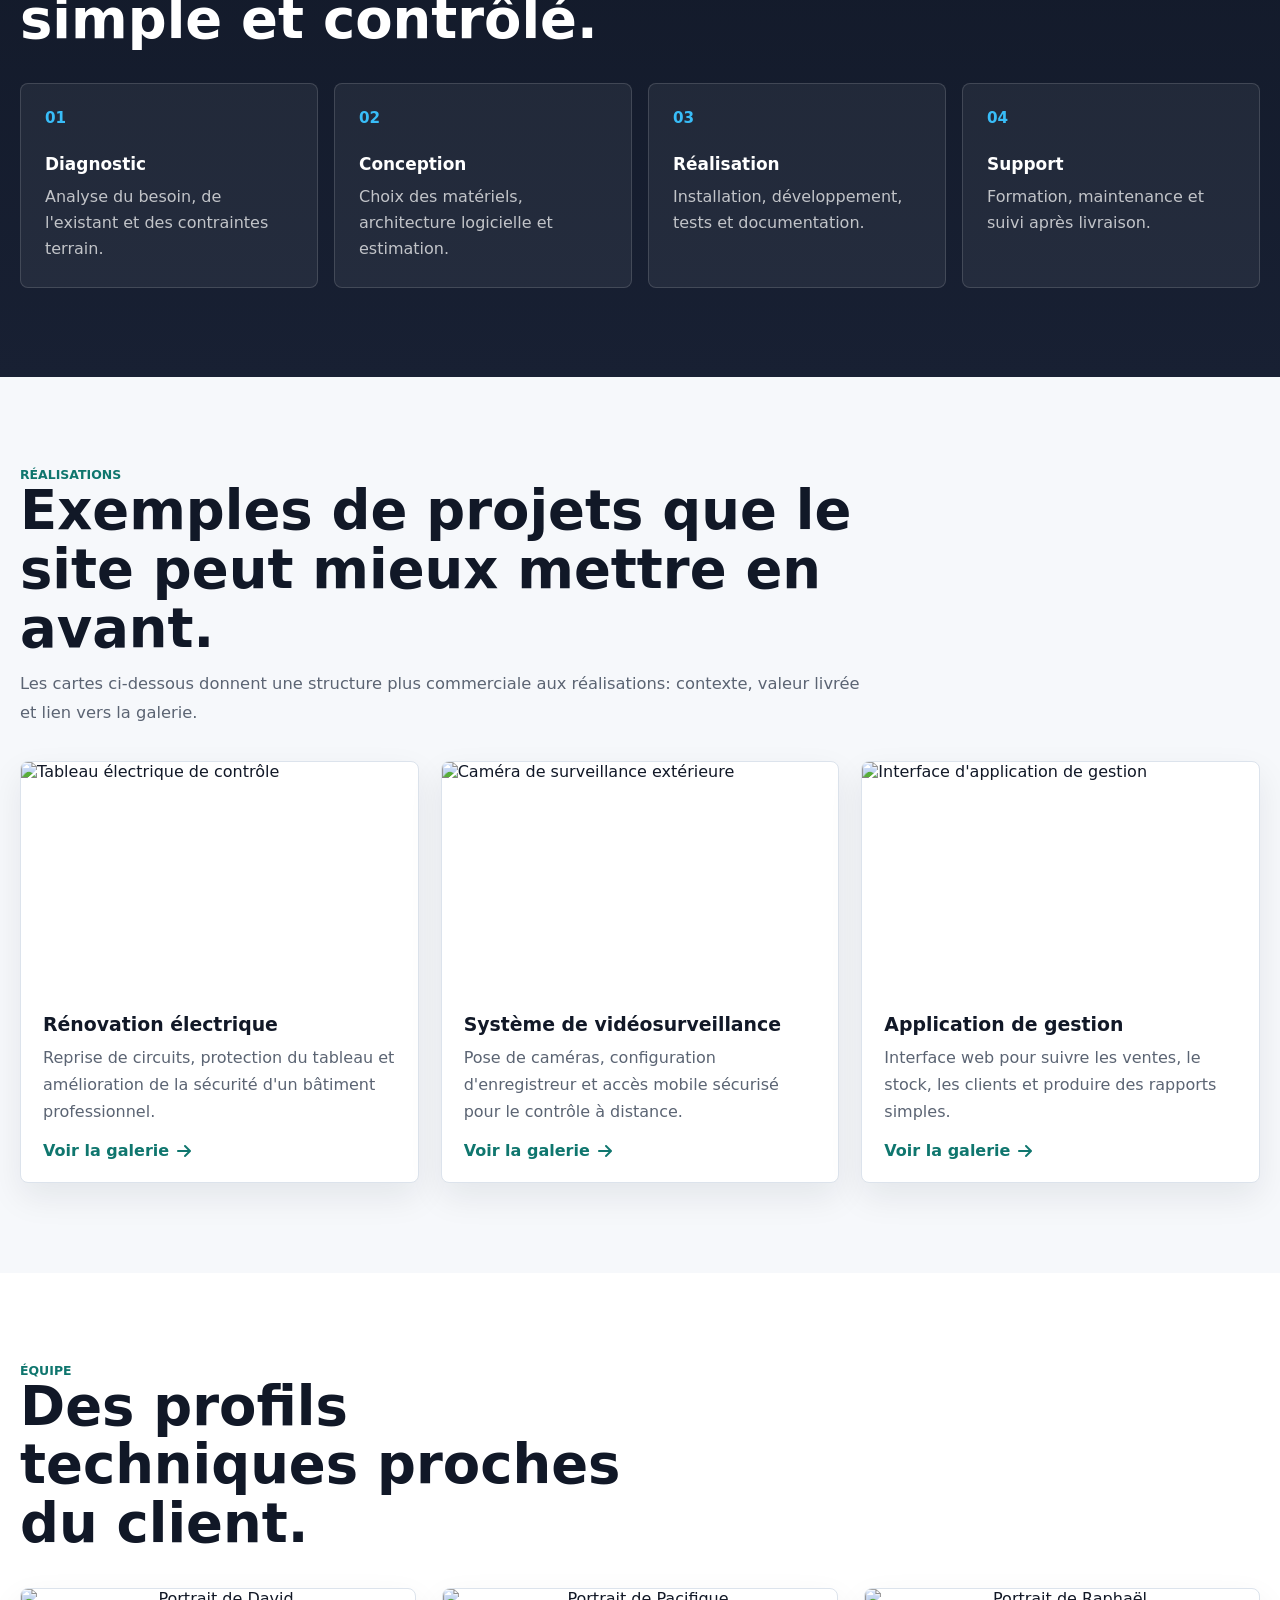
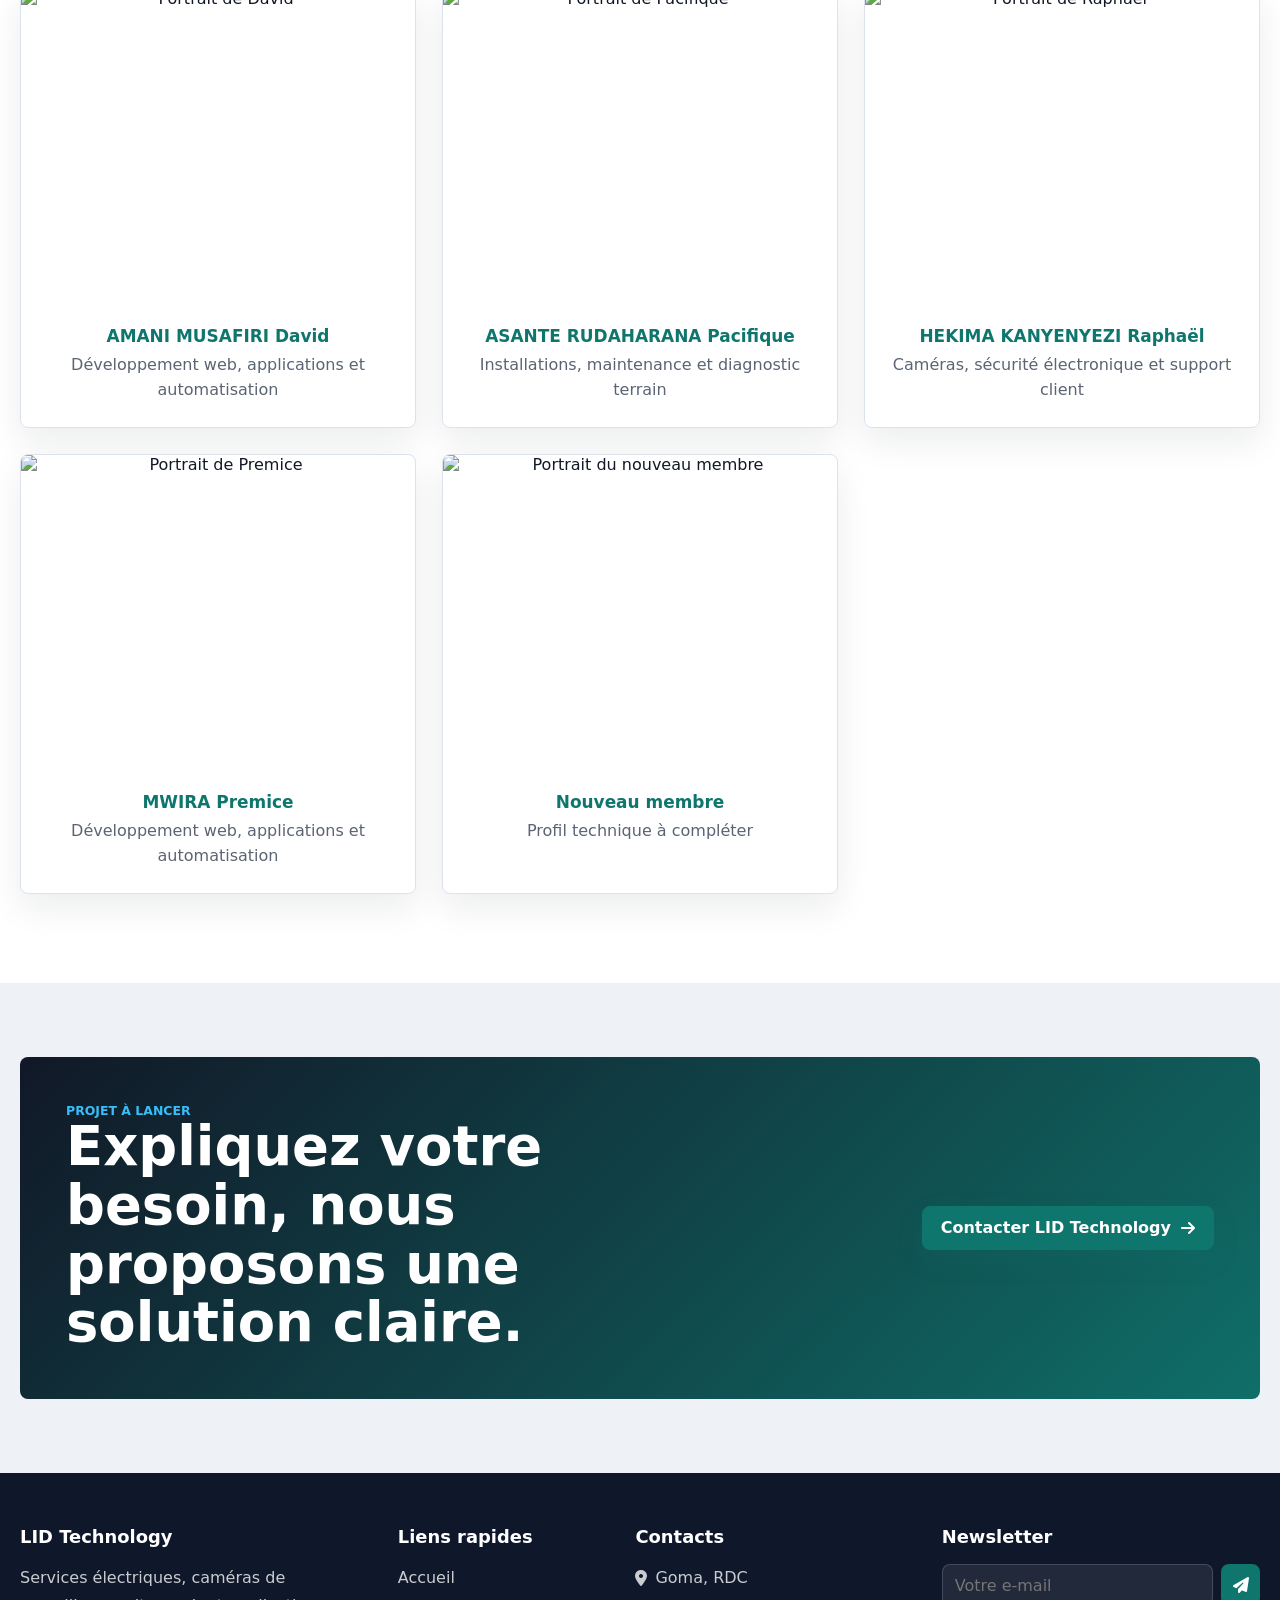
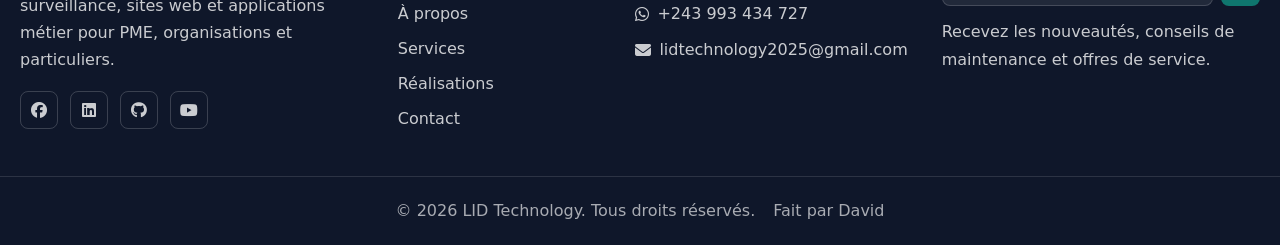
==== commit c5db2642: "Refactor HTML structure and update logo; improve CSS transitions for better performance" ====
--- a/index.html
+++ b/index.html
@@ -8,7 +8,7 @@
       content="LID Technology accompagne les particuliers et les entreprises avec des services électriques, caméras de surveillance, sites web et applications métier."
     />
     <title>LID Technology | Services électriques et solutions numériques</title>
-    <link rel="shortcut icon" href="./tools/img/Logo/logo-LID-Tech-bg.png" />
+    <link rel="shortcut icon" href="./tools/img/Logo/logo-lid-cropped.png" />
     <link rel="stylesheet" href="./style/shared.css" />
     <link rel="stylesheet" href="./style/accueil.css" />
     <link
@@ -23,8 +23,7 @@
     <header class="site-header">
       <nav class="nav-bar" aria-label="Navigation principale">
         <a class="brand" href="#accueil" aria-label="LID Technology">
-          <img src="./tools/img/Logo/logo-LID-Tech.png" alt="" />
-          <span>LID Technology</span>
+          <img src="./tools/img/Logo/logo-lid-cropped.png" alt="" />
         </a>
 
         <button
@@ -80,8 +79,8 @@
           </h1>
           <p class="hero-text">
             LID Technology installe, dépanne et conçoit des systèmes utiles au
-            quotidien: installations électriques, caméras de surveillance,
-            sites web, applications desktop et plateformes web.
+            quotidien: installations électriques, caméras de surveillance, sites
+            web, applications desktop et plateformes web.
           </p>
           <div class="hero-actions">
             <a class="btn btn-primary" href="#services">
@@ -371,6 +370,7 @@
           <div class="team-grid">
             <article class="team-card">
               <img
+                class="portrait-img"
                 src="./tools/img/team/menStand.jpg"
                 alt="Portrait de David"
               />
@@ -379,6 +379,7 @@
             </article>
             <article class="team-card">
               <img
+                class="portrait-img"
                 src="./tools/img/team/menPortrait (2).jpg"
                 alt="Portrait de Pacifique"
               />
@@ -387,6 +388,7 @@
             </article>
             <article class="team-card">
               <img
+                class="portrait-img"
                 src="./tools/img/team/menPortrait.jpg"
                 alt="Portrait de Raphaël"
               />
@@ -395,6 +397,7 @@
             </article>
             <article class="team-card">
               <img
+                class="portrait-img"
                 src="./tools/img/team/menPortrait.jpg"
                 alt="Portrait de Premice"
               />
@@ -404,6 +407,7 @@
             <article class="team-card">
               <!-- Remplacer cette image et ces informations par le prochain profil. -->
               <img
+                class="portrait-img"
                 src="./tools/img/team/menPortrait (2).jpg"
                 alt="Portrait du nouveau membre"
               />
--- a/style/shared.css
+++ b/style/shared.css
@@ -26,7 +26,12 @@
   min-height: 100vh;
   color: var(--ink);
   background: var(--soft);
-  font-family: "Segoe UI", Inter, system-ui, -apple-system, BlinkMacSystemFont,
+  font-family:
+    "Segoe UI",
+    Inter,
+    system-ui,
+    -apple-system,
+    BlinkMacSystemFont,
     sans-serif;
   overflow-x: hidden;
 }
@@ -97,7 +102,10 @@
   line-height: 1;
   cursor: pointer;
   box-shadow: none;
-  transition: transform 0.2s ease, background 0.2s ease, border-color 0.2s ease,
+  transition:
+    transform 0.2s ease,
+    background 0.2s ease,
+    border-color 0.2s ease,
     box-shadow 0.2s ease;
 }
 
@@ -135,7 +143,9 @@
   background: rgba(255, 255, 255, 0.62);
   border-bottom: 1px solid rgba(220, 227, 236, 0.42);
   backdrop-filter: blur(20px);
-  transition: background 0.25s ease, box-shadow 0.25s ease;
+  transition:
+    background 0.25s ease,
+    box-shadow 0.25s ease;
 }
 
 .site-header.is-scrolled {
@@ -152,7 +162,9 @@
   gap: 24px;
   margin-inline: auto;
   padding-block: 6px;
-  transition: min-height 0.25s ease, padding 0.25s ease;
+  transition:
+    min-height 0.25s ease,
+    padding 0.25s ease;
 }
 
 .site-header.is-scrolled .nav-bar {
@@ -179,7 +191,9 @@
   height: 2px;
   border-radius: 2px;
   background: currentColor;
-  transition: transform 0.22s ease, opacity 0.22s ease;
+  transition:
+    transform 0.22s ease,
+    opacity 0.22s ease;
 }
 
 .site-header.is-menu-open .nav-toggle span:nth-child(1) {
@@ -203,14 +217,16 @@
 }
 
 .brand img {
-  width: 58px;
+  width: 164px;
   height: 58px;
   object-fit: contain;
-  transition: width 0.25s ease, height 0.25s ease;
+  transition:
+    width 0.25s ease,
+    height 0.25s ease;
 }
 
 .site-header.is-scrolled .brand img {
-  width: 50px;
+  width: 148px;
   height: 50px;
 }
 
@@ -228,7 +244,9 @@
   font-weight: 700;
   font-size: 0.96rem;
   position: relative;
-  transition: color 0.2s ease, transform 0.2s ease;
+  transition:
+    color 0.2s ease,
+    transform 0.2s ease;
 }
 
 .nav-links a::after {
@@ -261,7 +279,9 @@
 .reveal-on-scroll {
   opacity: 0;
   transform: translateY(22px);
-  transition: opacity 0.65s ease, transform 0.65s ease;
+  transition:
+    opacity 0.65s ease,
+    transform 0.65s ease;
 }
 
 .reveal-on-scroll.is-visible {
@@ -287,7 +307,10 @@
   opacity: 0;
   pointer-events: none;
   transform: translateY(12px);
-  transition: opacity 0.22s ease, transform 0.22s ease, background 0.2s ease;
+  transition:
+    opacity 0.22s ease,
+    transform 0.22s ease,
+    background 0.2s ease;
 }
 
 .back-to-top:hover {
@@ -465,7 +488,10 @@
     overflow: hidden;
     opacity: 0;
     pointer-events: none;
-    transition: max-height 0.28s ease, opacity 0.2s ease, padding 0.2s ease,
+    transition:
+      max-height 0.28s ease,
+      opacity 0.2s ease,
+      padding 0.2s ease,
       border-color 0.2s ease;
   }
 
@@ -492,7 +518,10 @@
     pointer-events: none;
     padding-block: 0;
     border-width: 0;
-    transition: max-height 0.28s ease, opacity 0.2s ease, margin 0.2s ease,
+    transition:
+      max-height 0.28s ease,
+      opacity 0.2s ease,
+      margin 0.2s ease,
       padding 0.2s ease;
   }
 
@@ -522,12 +551,8 @@
   }
 
   .brand img {
-    width: 50px;
-    height: 50px;
-  }
-
-  .brand span {
-    font-size: 0.95rem;
+    width: 138px;
+    height: 48px;
   }
 
   .nav-links a {
--- a/style/accueil.css
+++ b/style/accueil.css
@@ -17,6 +17,7 @@
 
 .hero-image {
   object-fit: cover;
+  object-position: center;
 }
 
 .hero-overlay {
@@ -118,6 +119,7 @@
   width: 100%;
   height: 100%;
   object-fit: cover;
+  object-position: center 28%;
   transition: transform 0.55s ease;
 }
 
@@ -215,6 +217,7 @@
   width: 100%;
   height: 100%;
   object-fit: cover;
+  object-position: center;
 }
 
 .service-card > div {
@@ -336,6 +339,7 @@
   width: 100%;
   height: 230px;
   object-fit: cover;
+  object-position: center;
 }
 
 .project-card div {
@@ -381,7 +385,12 @@
   width: 100%;
   height: 320px;
   object-fit: cover;
+  object-position: center 18%;
   filter: saturate(0.92);
+}
+
+.team-card .portrait-img {
+  object-position: center 14%;
 }
 
 .team-card h3 {
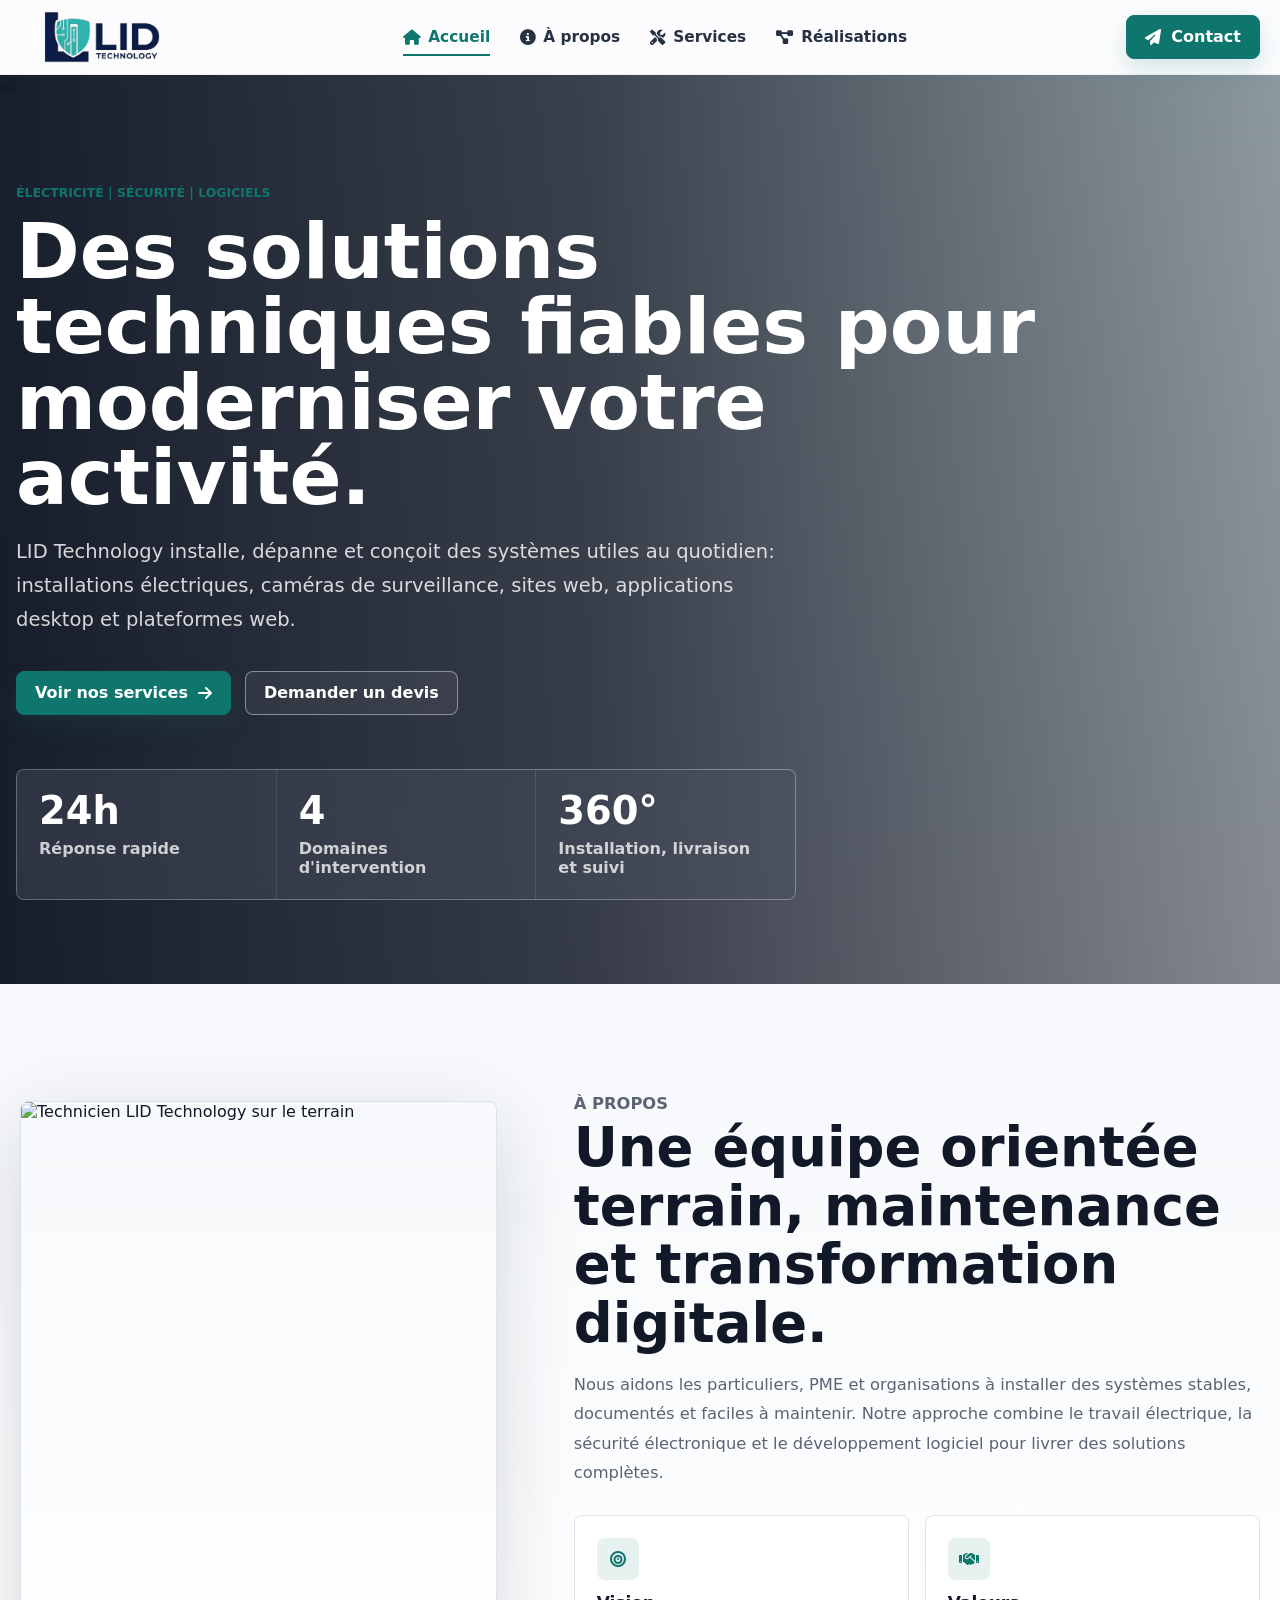
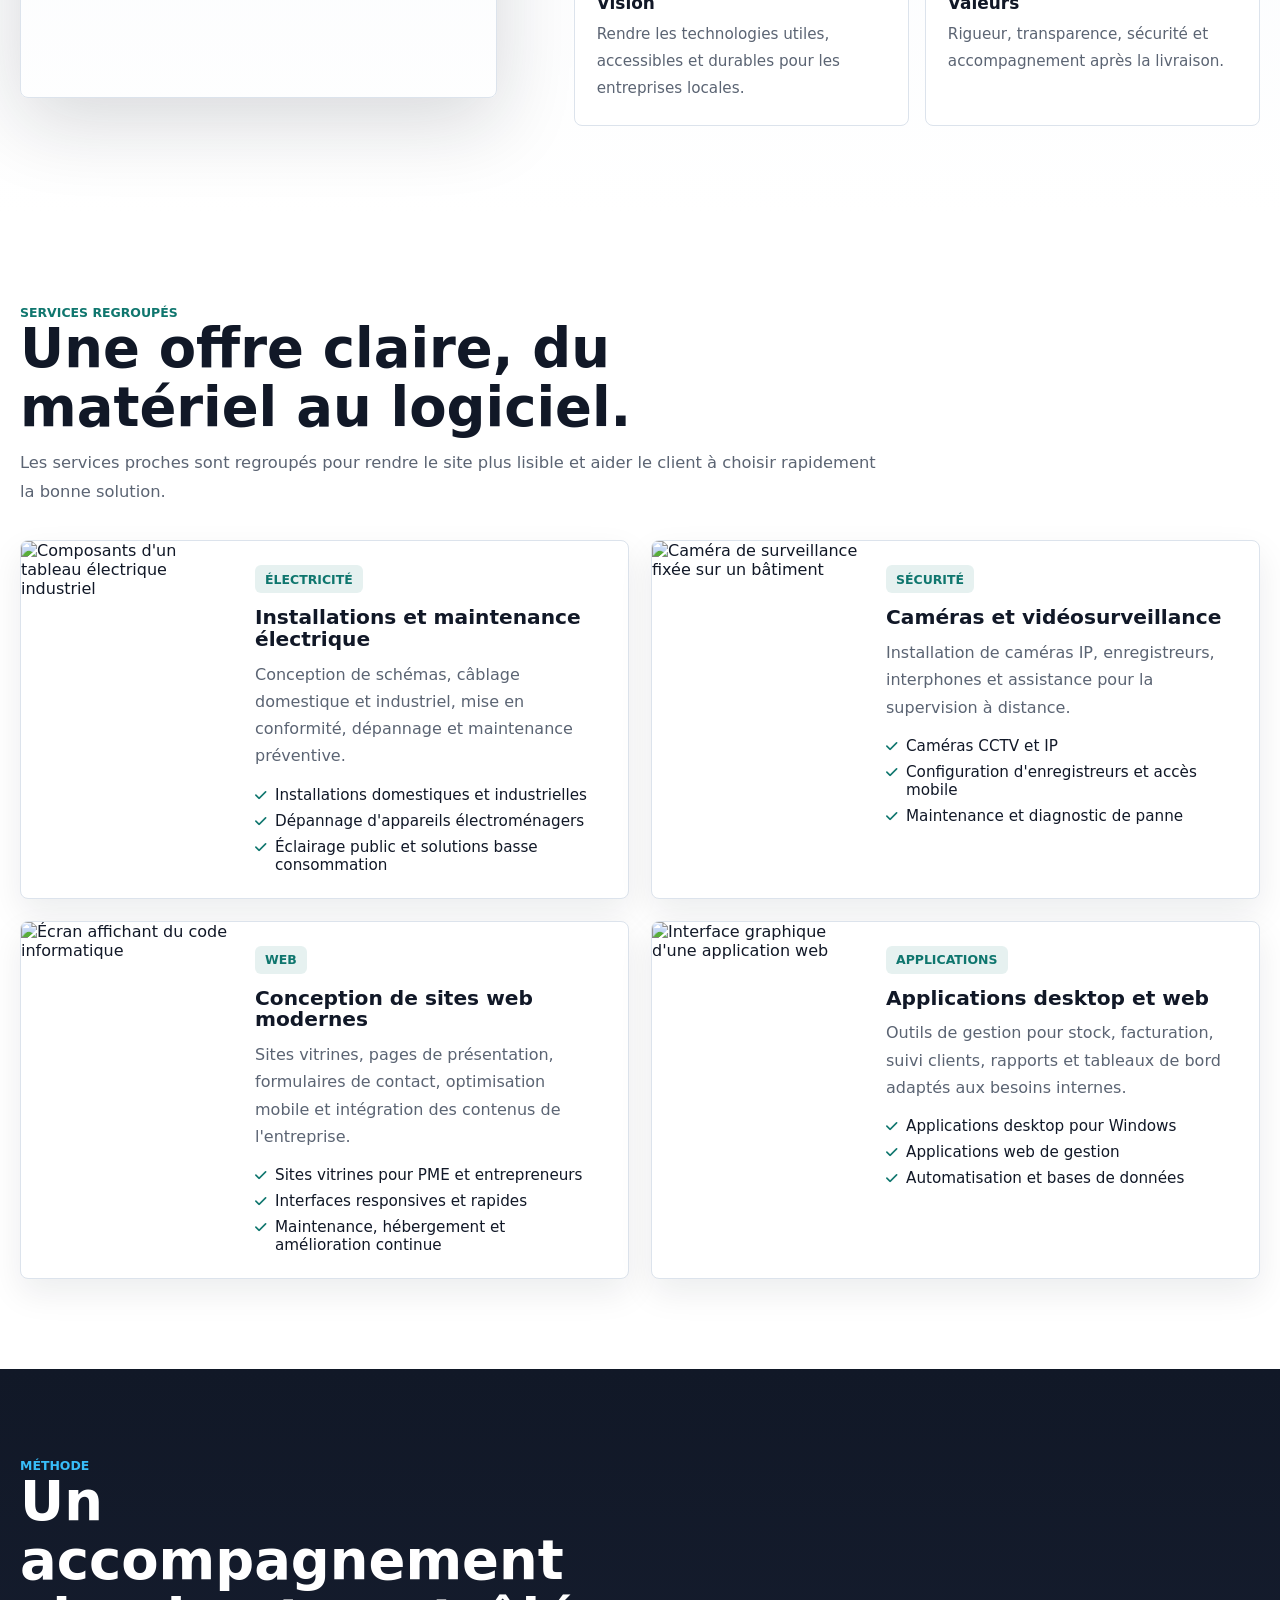
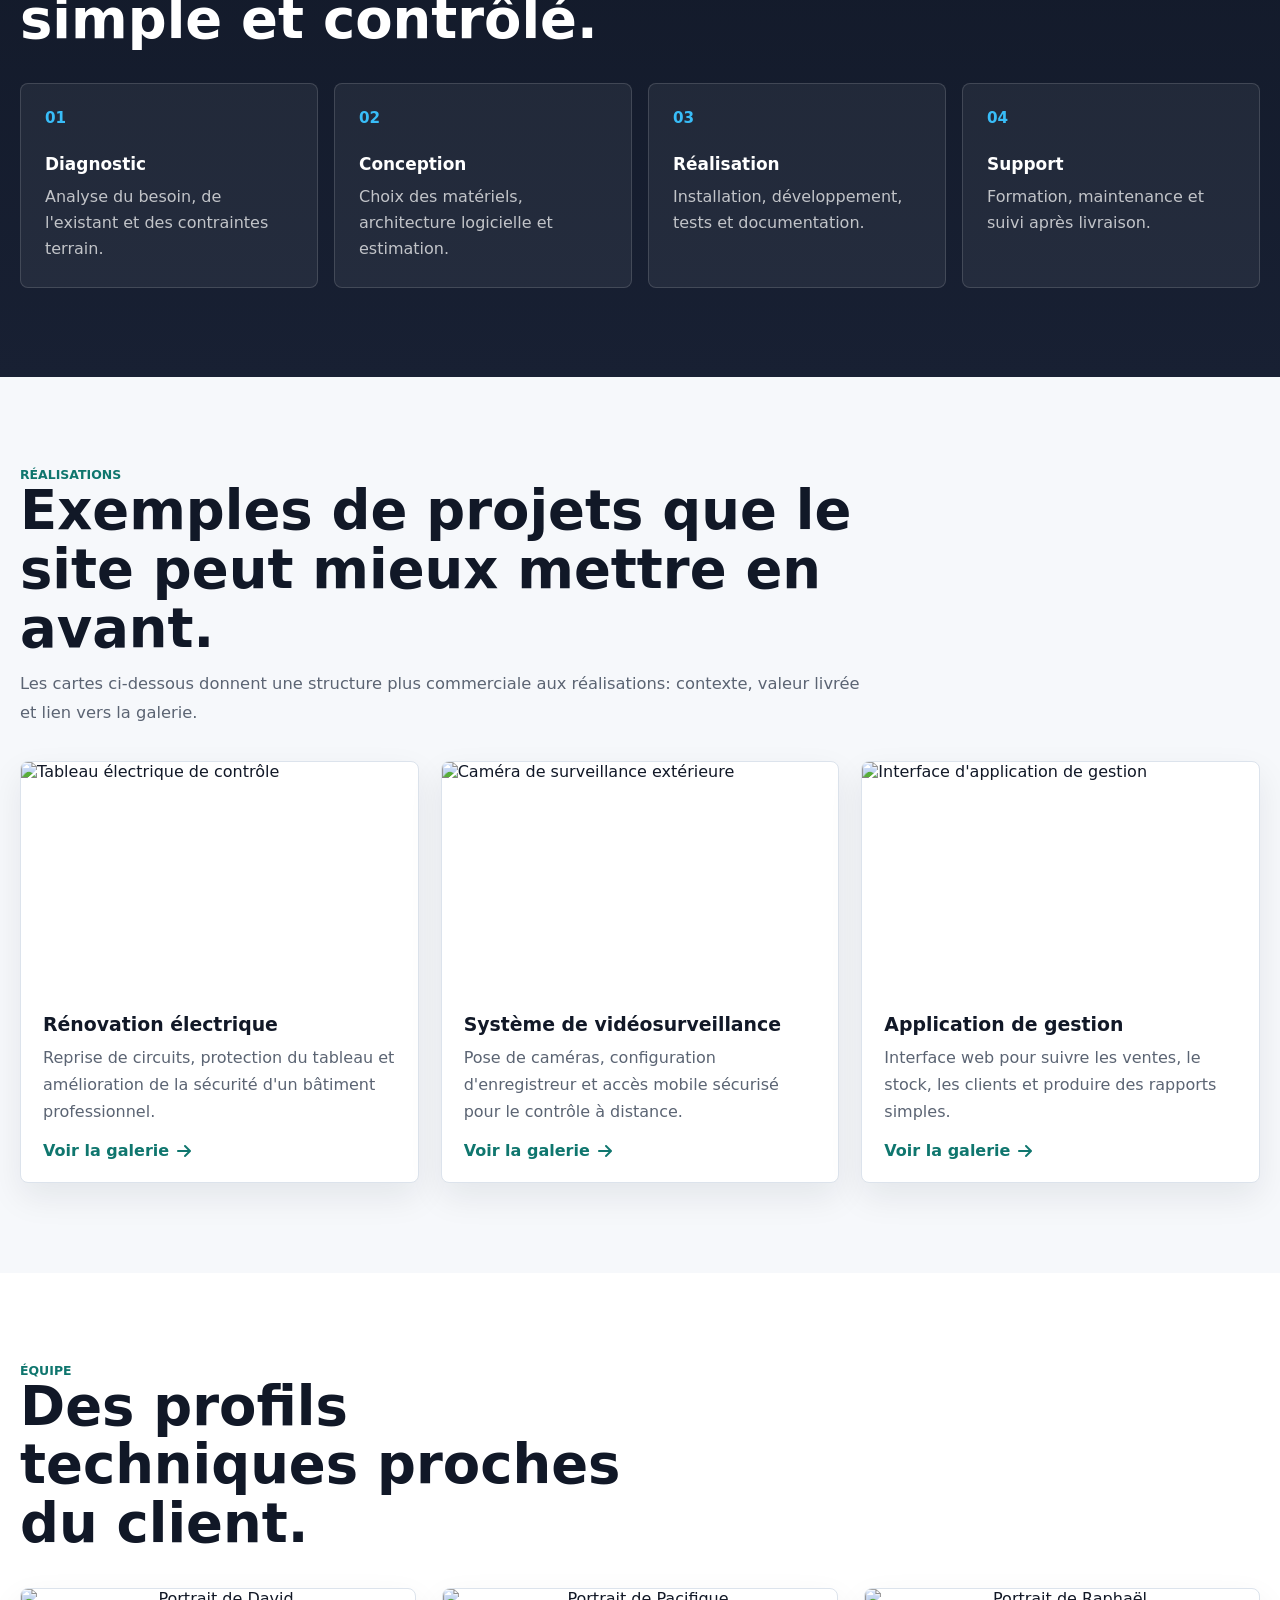
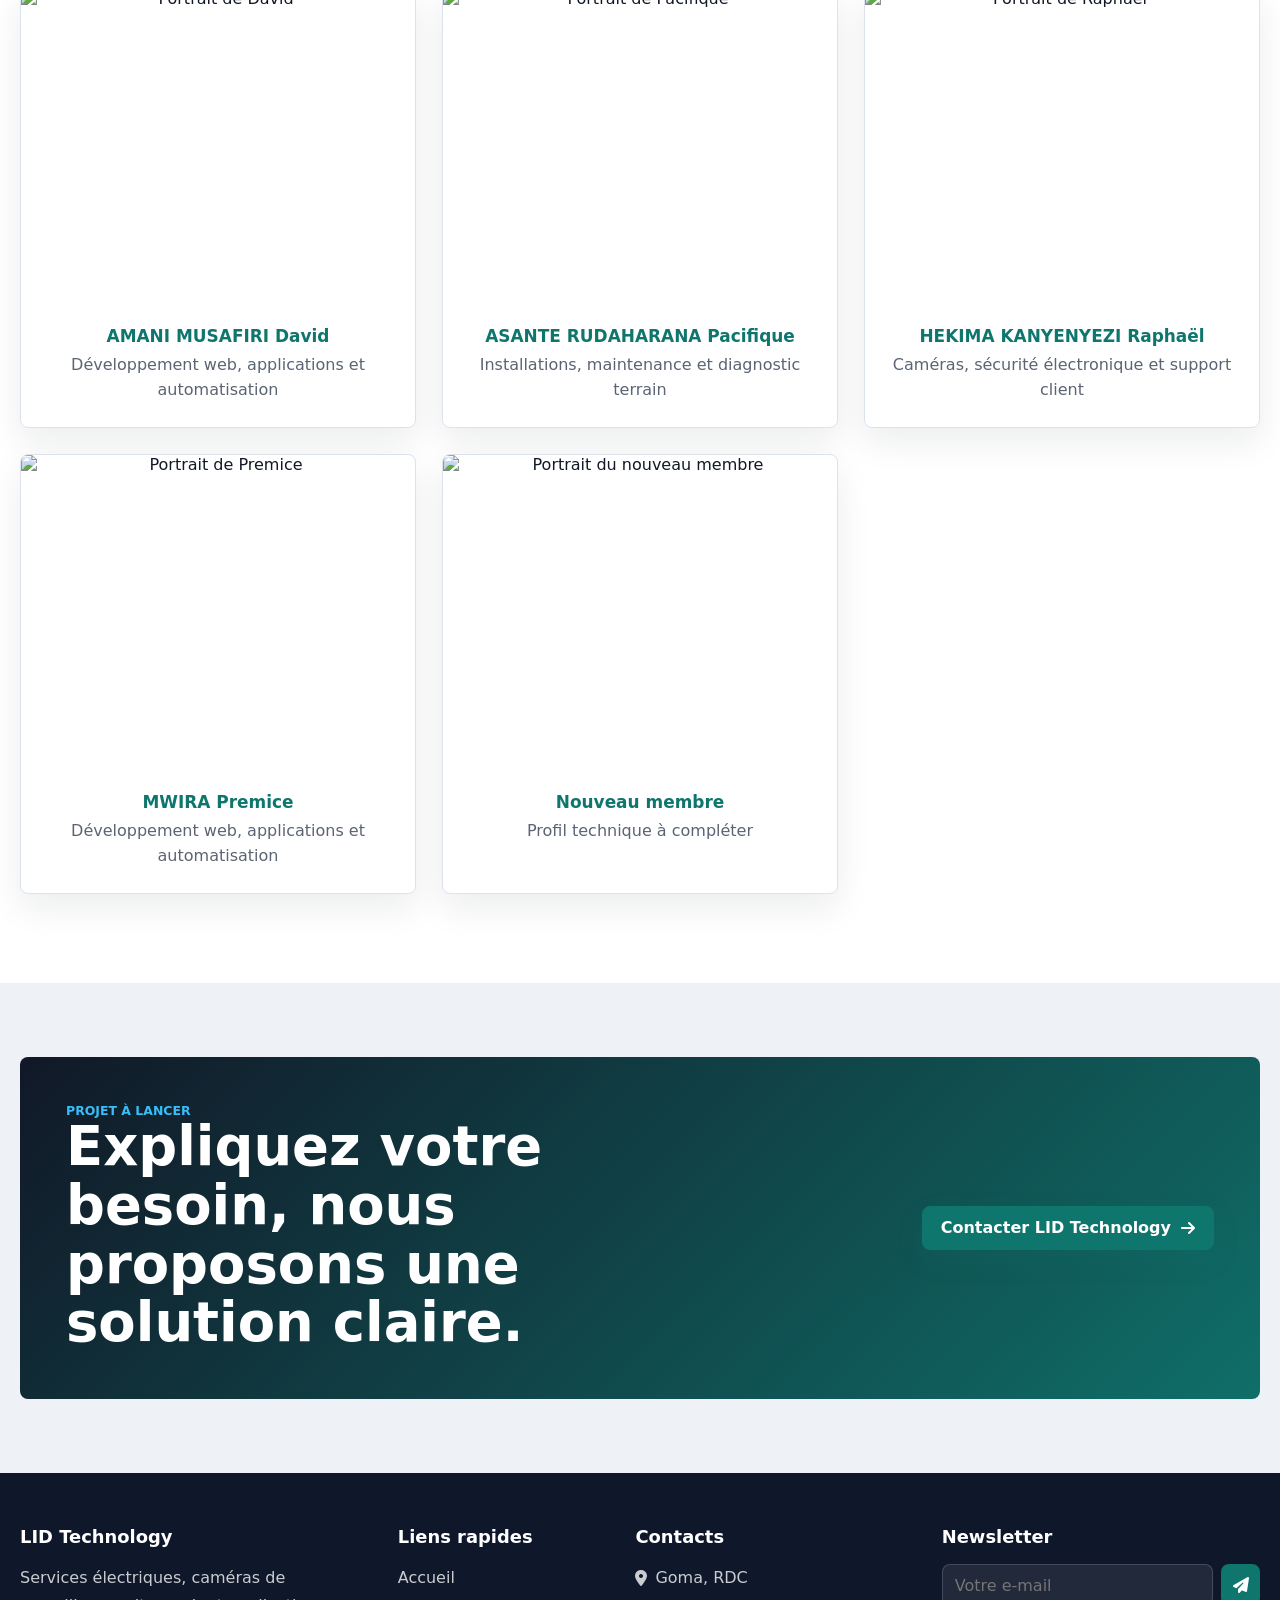
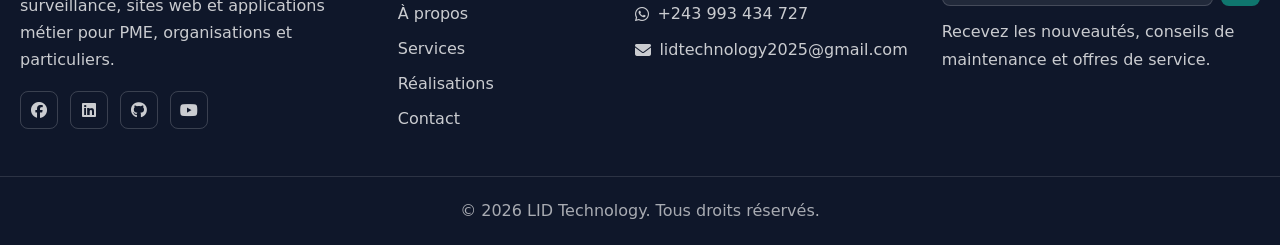
==== commit 17a008ef: "contact and index pages; change Formspree action URL and implement newsletter form submission handli" ====
--- a/index.html
+++ b/index.html
@@ -509,7 +509,12 @@
 
         <div>
           <h2>Newsletter</h2>
-          <form class="newsletter-form" method="post">
+          <form
+            class="newsletter-form"
+            id="newsletter-form"
+            action="https://formspree.io/f/xlgzqrwo"
+            method="post"
+          >
             <label class="sr-only" for="newsletter-email">Adresse e-mail</label>
             <input
               required
@@ -518,7 +523,7 @@
               id="newsletter-email"
               placeholder="Votre e-mail"
             />
-            <button type="submit" aria-label="S'abonner">
+            <button type="submit">
               <i class="fas fa-paper-plane"></i>
             </button>
           </form>
@@ -530,7 +535,6 @@
       </div>
       <div class="footer-bottom">
         <p>&copy; 2026 LID Technology. Tous droits réservés.</p>
-        <p>Fait par David</p>
       </div>
     </footer>
 
